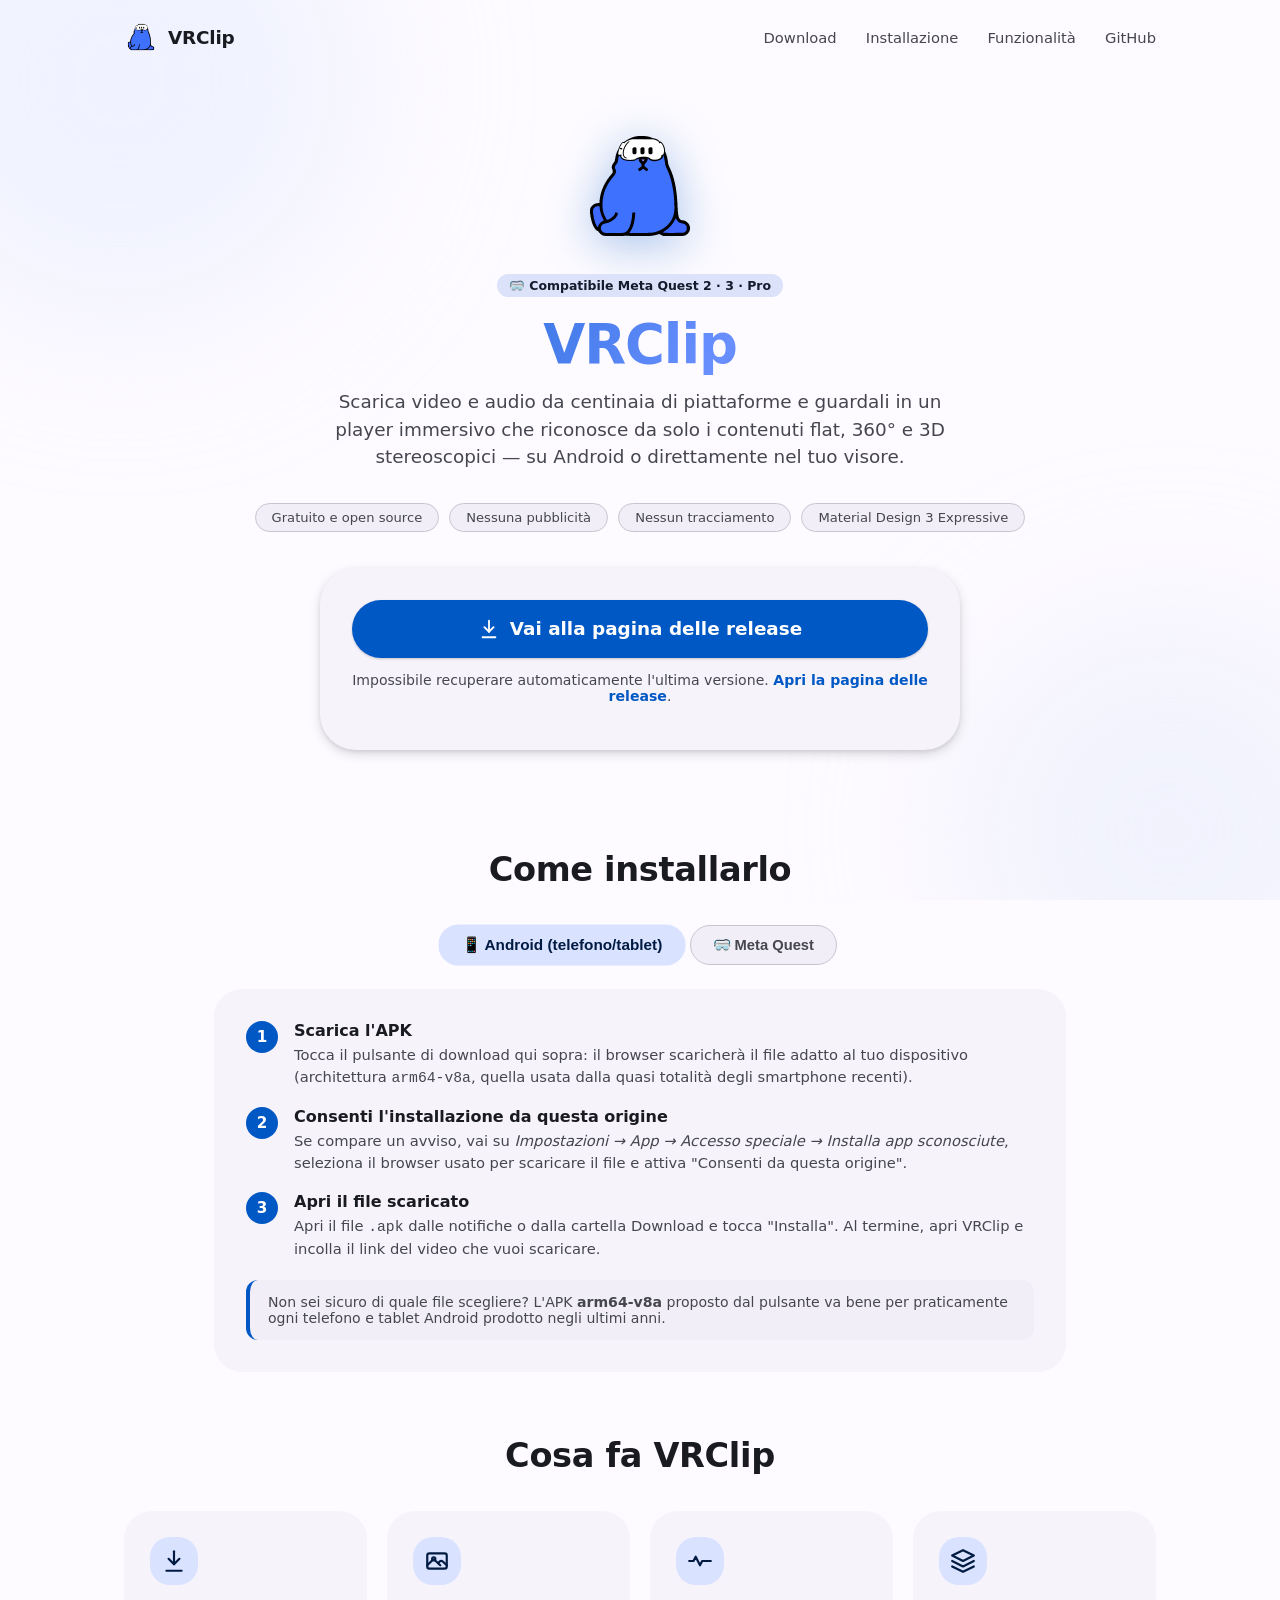
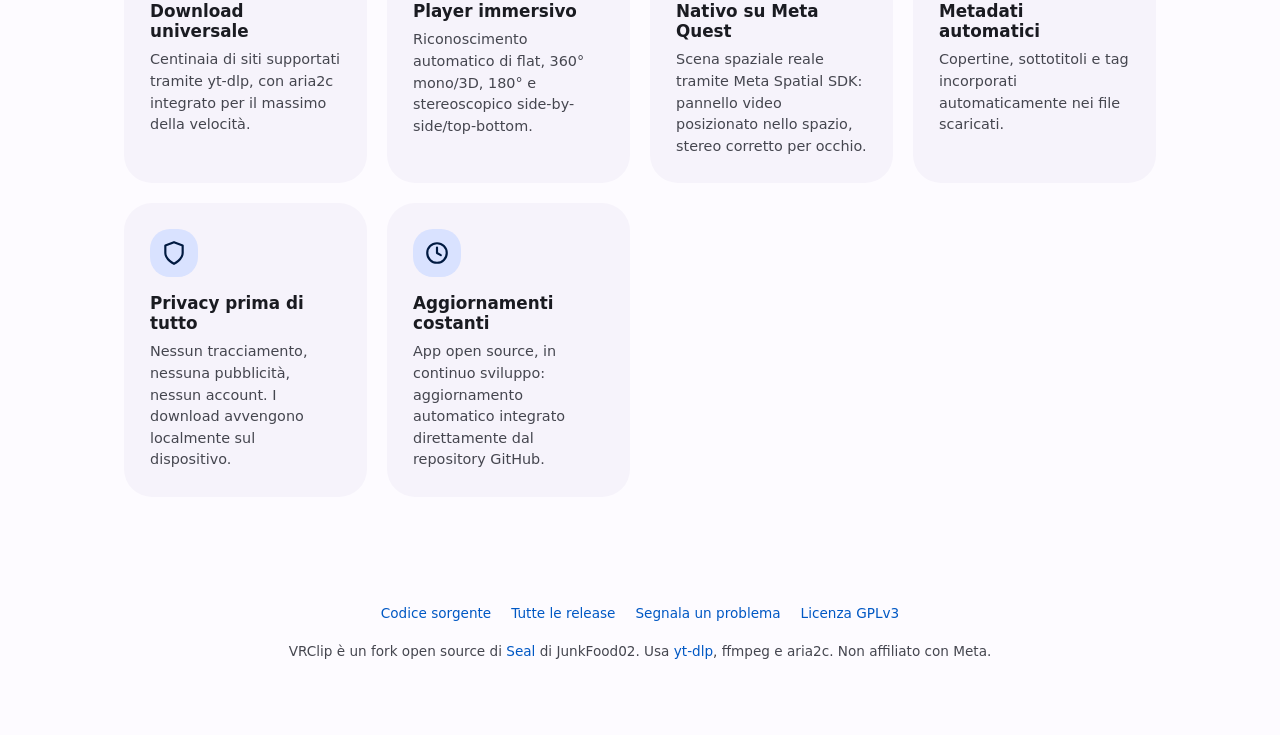
==== docs/index.html @ d22ea455 "Make the download site button a real link, fix a label-recovery bug Rewrote the download button from" ====
<!doctype html>
<html lang="it">
<head>
<meta charset="utf-8" />
<meta name="viewport" content="width=device-width, initial-scale=1" />
<title>VRClip — downloader video/audio per Android e Meta Quest</title>
<meta
  name="description"
  content="Scarica VRClip: downloader universale di video e audio con player immersivo 3D/360° per Android e Meta Quest. Un tocco per il file giusto, sempre aggiornato."
/>
<link rel="icon" type="image/png" href="assets/icon-flat.png" />
<link rel="apple-touch-icon" href="assets/icon-flat.png" />
<meta property="og:title" content="VRClip — downloader video/audio per Android e Meta Quest" />
<meta
  property="og:description"
  content="Downloader universale (yt-dlp) con player immersivo 3D/360°/XR. Scarica l'APK giusto in automatico per Android o Meta Quest."
/>
<meta property="og:image" content="assets/icon-flat.png" />
<meta name="theme-color" content="#0058c4" />
<link rel="stylesheet" href="style.css" />
</head>
<body>
<a class="skip-link" href="#main-content">Vai al contenuto</a>
<div class="bg-blobs"><div class="blob b1"></div><div class="blob b2"></div></div>

<header class="top-bar">
  <div class="brand">
    <img src="assets/logo.png" alt="" />
    VRClip
  </div>
  <nav>
    <a href="#download">Download</a>
    <a href="#come-installare">Installazione</a>
    <a href="#funzionalita">Funzionalità</a>
    <a href="https://github.com/illuminazionetech/VRClip">GitHub</a>
  </nav>
</header>

<main id="main-content">
<section class="hero">
  <img class="hero-logo" src="assets/logo.png" alt="Logo VRClip: una foca blu con visore VR" />
  <div><span class="quest-badge">🥽 Compatibile Meta Quest 2 · 3 · Pro</span></div>
  <h1>VRClip</h1>
  <p class="tagline">
    Scarica video e audio da centinaia di piattaforme e guardali in un player
    immersivo che riconosce da solo i contenuti flat, 360° e 3D stereoscopici
    — su Android o direttamente nel tuo visore.
  </p>

  <div class="pill-row">
    <span class="pill">Gratuito e open source</span>
    <span class="pill">Nessuna pubblicità</span>
    <span class="pill">Nessun tracciamento</span>
    <span class="pill">Material Design 3 Expressive</span>
  </div>

  <div class="download-card" id="download">
    <a class="download-btn" id="download-btn" href="#" aria-disabled="true" role="button">
      <svg viewBox="0 0 24 24" fill="none" stroke="currentColor" stroke-width="2" stroke-linecap="round" stroke-linejoin="round">
        <path d="M12 3v12"/><path d="m7 10 5 5 5-5"/><path d="M5 21h14"/>
      </svg>
      <span id="download-btn-label">Caricamento ultima versione…</span>
    </a>
    <p class="download-meta" id="download-meta">
      Recupero automaticamente l'ultimo APK dal repository GitHub.
    </p>
    <details class="other-arch" id="other-arch" hidden>
      <summary>Altri file / altre architetture</summary>
      <div class="arch-list" id="arch-list"></div>
    </details>
  </div>
</section>

<section class="tabs-section" id="come-installare">
  <h2>Come installarlo</h2>
  <div class="tabs-header">
    <button class="tab-btn" data-tab="android">📱 Android (telefono/tablet)</button>
    <button class="tab-btn" data-tab="quest">🥽 Meta Quest</button>
  </div>

  <div class="tab-panel" data-tab="android">
    <ol class="steps">
      <li>
        <div>
          <h4>Scarica l'APK</h4>
          <p>Tocca il pulsante di download qui sopra: il browser scaricherà il file adatto al tuo dispositivo (architettura <code>arm64-v8a</code>, quella usata dalla quasi totalità degli smartphone recenti).</p>
        </div>
      </li>
      <li>
        <div>
          <h4>Consenti l'installazione da questa origine</h4>
          <p>Se compare un avviso, vai su <em>Impostazioni → App → Accesso speciale → Installa app sconosciute</em>, seleziona il browser usato per scaricare il file e attiva "Consenti da questa origine".</p>
        </div>
      </li>
      <li>
        <div>
          <h4>Apri il file scaricato</h4>
          <p>Apri il file <code>.apk</code> dalle notifiche o dalla cartella Download e tocca "Installa". Al termine, apri VRClip e incolla il link del video che vuoi scaricare.</p>
        </div>
      </li>
    </ol>
    <div class="note">
      Non sei sicuro di quale file scegliere? L'APK <strong>arm64-v8a</strong> proposto dal pulsante va bene per praticamente ogni telefono e tablet Android prodotto negli ultimi anni.
    </div>
  </div>

  <div class="tab-panel" data-tab="quest">
    <ol class="steps">
      <li>
        <div>
          <h4>Attiva la modalità sviluppatore sul visore</h4>
          <p>Nell'app Meta Horizon sul telefono, vai su <em>Menu → Dispositivi</em>, seleziona il tuo visore, apri <em>Impostazioni per sviluppatori</em> e attiva la modalità sviluppatore (richiede un account sviluppatore Meta gratuito).</p>
        </div>
      </li>
      <li>
        <div>
          <h4>Scarica l'APK direttamente nel visore</h4>
          <p>Indossa il visore, apri il browser di Meta Quest e vai su questa stessa pagina: verrà riconosciuta automaticamente e potrai toccare il pulsante di download qui sopra per scaricare l'APK giusto.</p>
        </div>
      </li>
      <li>
        <div>
          <h4>Installa il file scaricato</h4>
          <p>Apri l'app "File" nella libreria del visore (sezione "Sorgenti sconosciute" se necessario), vai nella cartella Download e tocca il file <code>.apk</code> per installarlo. Se il tuo File Manager non supporta l'installazione, usa <a href="https://sidequestvr.com/" target="_blank" rel="noopener">SideQuest</a> da PC per installarlo via cavo o Wi-Fi.</p>
        </div>
      </li>
      <li>
        <div>
          <h4>Avvia VRClip</h4>
          <p>Trovi l'app nella libreria, sezione "Origini sconosciute" / "App su questo dispositivo". VRClip riconosce automaticamente di girare su Quest e attiva subito il player immersivo.</p>
        </div>
      </li>
    </ol>
    <div class="note">
      In alternativa, puoi scaricare l'APK su un telefono o PC e installarlo via <code>adb install nomefile.apk</code> o con SideQuest, senza dover riscaricare il file nel visore.
    </div>
  </div>
</section>

<section class="features" id="funzionalita">
  <h2>Cosa fa VRClip</h2>
  <div class="feature-grid">
    <div class="feature-card">
      <div class="icon">
        <svg viewBox="0 0 24 24" fill="none" stroke="currentColor" stroke-width="2" stroke-linecap="round" stroke-linejoin="round"><path d="M12 3v12"/><path d="m7 10 5 5 5-5"/><path d="M5 21h14"/></svg>
      </div>
      <h3>Download universale</h3>
      <p>Centinaia di siti supportati tramite yt-dlp, con aria2c integrato per il massimo della velocità.</p>
    </div>
    <div class="feature-card">
      <div class="icon">
        <svg viewBox="0 0 24 24" fill="none" stroke="currentColor" stroke-width="2" stroke-linecap="round" stroke-linejoin="round"><rect x="3" y="5" width="18" height="14" rx="2"/><circle cx="9" cy="10" r="1.5"/><path d="m3 16 4.5-4.5a2 2 0 0 1 2.8 0L15 16"/><path d="m13 14 1.5-1.5a2 2 0 0 1 2.8 0L21 16"/></svg>
      </div>
      <h3>Player immersivo</h3>
      <p>Riconoscimento automatico di flat, 360° mono/3D, 180° e stereoscopico side-by-side/top-bottom.</p>
    </div>
    <div class="feature-card">
      <div class="icon">
        <svg viewBox="0 0 24 24" fill="none" stroke="currentColor" stroke-width="2" stroke-linecap="round" stroke-linejoin="round"><path d="M2 12h4l2-4 4 8 2-4h8"/></svg>
      </div>
      <h3>Nativo su Meta Quest</h3>
      <p>Scena spaziale reale tramite Meta Spatial SDK: pannello video posizionato nello spazio, stereo corretto per occhio.</p>
    </div>
    <div class="feature-card">
      <div class="icon">
        <svg viewBox="0 0 24 24" fill="none" stroke="currentColor" stroke-width="2" stroke-linecap="round" stroke-linejoin="round"><path d="M12 2 2 7l10 5 10-5-10-5Z"/><path d="M2 17l10 5 10-5"/><path d="M2 12l10 5 10-5"/></svg>
      </div>
      <h3>Metadati automatici</h3>
      <p>Copertine, sottotitoli e tag incorporati automaticamente nei file scaricati.</p>
    </div>
    <div class="feature-card">
      <div class="icon">
        <svg viewBox="0 0 24 24" fill="none" stroke="currentColor" stroke-width="2" stroke-linecap="round" stroke-linejoin="round"><path d="M12 22s8-4 8-10V5l-8-3-8 3v7c0 6 8 10 8 10Z"/></svg>
      </div>
      <h3>Privacy prima di tutto</h3>
      <p>Nessun tracciamento, nessuna pubblicità, nessun account. I download avvengono localmente sul dispositivo.</p>
    </div>
    <div class="feature-card">
      <div class="icon">
        <svg viewBox="0 0 24 24" fill="none" stroke="currentColor" stroke-width="2" stroke-linecap="round" stroke-linejoin="round"><circle cx="12" cy="12" r="9"/><path d="M12 7v5l3.5 2"/></svg>
      </div>
      <h3>Aggiornamenti costanti</h3>
      <p>App open source, in continuo sviluppo: aggiornamento automatico integrato direttamente dal repository GitHub.</p>
    </div>
  </div>
</section>
</main>

<footer>
  <div class="footer-links">
    <a href="https://github.com/illuminazionetech/VRClip">Codice sorgente</a>
    <a href="https://github.com/illuminazionetech/VRClip/releases">Tutte le release</a>
    <a href="https://github.com/illuminazionetech/VRClip/issues">Segnala un problema</a>
    <a href="https://github.com/illuminazionetech/VRClip/blob/main/LICENSE">Licenza GPLv3</a>
  </div>
  <p>
    VRClip è un fork open source di <a href="https://github.com/JunkFood02/Seal">Seal</a> di JunkFood02.
    Usa <a href="https://github.com/yt-dlp/yt-dlp">yt-dlp</a>, ffmpeg e aria2c.
    Non affiliato con Meta.
  </p>
</footer>

<script src="app.js"></script>
</body>
</html>
---- docs/style.css ----
/* VRClip download site — Material Design 3 Expressive tokens, hand-rolled (no framework). */

:root {
  --seed: #0064e0;
  --primary: #0058c4;
  --on-primary: #ffffff;
  --primary-container: #d9e2ff;
  --on-primary-container: #001a41;
  --secondary-container: #dbe2f9;
  --on-secondary-container: #141b2c;
  --surface: #fdfbff;
  --surface-dim: #dadade;
  --surface-container-low: #f6f3fb;
  --surface-container: #f1eef7;
  --surface-container-high: #ebe8f1;
  --surface-container-highest: #e5e2ea;
  --on-surface: #1a1b21;
  --on-surface-variant: #45464f;
  --outline: #767680;
  --outline-variant: #c6c6d0;
  --error: #ba1a1a;
  --shape-xs: 12px;
  --shape-sm: 16px;
  --shape-md: 20px;
  --shape-lg: 28px;
  --shape-xl: 36px;
  --shape-full: 999px;
  --spring: cubic-bezier(0.34, 1.56, 0.64, 1);
  --standard: cubic-bezier(0.2, 0, 0, 1);
  --elev-1: 0 1px 3px rgba(0, 0, 0, 0.12), 0 1px 2px rgba(0, 0, 0, 0.08);
  --elev-2: 0 4px 12px rgba(0, 0, 0, 0.14), 0 2px 4px rgba(0, 0, 0, 0.08);
  --elev-3: 0 8px 28px rgba(0, 0, 0, 0.18), 0 3px 8px rgba(0, 0, 0, 0.1);
}

@media (prefers-color-scheme: dark) {
  :root {
    --primary: #adc6ff;
    --on-primary: #002e69;
    --primary-container: #004494;
    --on-primary-container: #d9e2ff;
    --secondary-container: #3c4459;
    --on-secondary-container: #dbe2f9;
    --surface: #121317;
    --surface-dim: #121317;
    --surface-container-low: #1a1b21;
    --surface-container: #1e1f25;
    --surface-container-high: #292a30;
    --surface-container-highest: #34353b;
    --on-surface: #e3e2e9;
    --on-surface-variant: #c6c6d0;
    --outline: #90909a;
    --outline-variant: #45464f;
    --error: #ffb4ab;
    --elev-1: 0 1px 3px rgba(0, 0, 0, 0.4), 0 1px 2px rgba(0, 0, 0, 0.3);
    --elev-2: 0 4px 12px rgba(0, 0, 0, 0.45), 0 2px 4px rgba(0, 0, 0, 0.3);
    --elev-3: 0 8px 28px rgba(0, 0, 0, 0.5), 0 3px 8px rgba(0, 0, 0, 0.35);
  }
}

* {
  box-sizing: border-box;
}

.skip-link {
  position: absolute;
  left: 12px;
  top: -48px;
  z-index: 100;
  background: var(--primary);
  color: var(--on-primary);
  padding: 12px 20px;
  border-radius: var(--shape-sm);
  text-decoration: none;
  font-weight: 600;
  transition: top 0.2s var(--standard);
}

.skip-link:focus {
  top: 12px;
}

a:focus-visible,
button:focus-visible,
summary:focus-visible {
  outline: 2px solid var(--primary);
  outline-offset: 3px;
  border-radius: var(--shape-xs);
}

html {
  scroll-behavior: smooth;
}

body {
  margin: 0;
  font-family:
    "Google Sans", "Segoe UI", Roboto, system-ui, -apple-system,
    sans-serif;
  background: var(--surface);
  color: var(--on-surface);
  -webkit-font-smoothing: antialiased;
  overflow-x: hidden;
}

.bg-blobs {
  position: fixed;
  inset: 0;
  z-index: -1;
  overflow: hidden;
  pointer-events: none;
}

.blob {
  position: absolute;
  border-radius: 50%;
  filter: blur(90px);
  opacity: 0.35;
  animation: drift 22s ease-in-out infinite alternate;
}

.blob.b1 {
  width: 480px;
  height: 480px;
  top: -160px;
  left: -120px;
  background: var(--primary-container);
}

.blob.b2 {
  width: 420px;
  height: 420px;
  bottom: -140px;
  right: -100px;
  background: var(--secondary-container);
  animation-delay: -8s;
}

@keyframes drift {
  from {
    transform: translate(0, 0) scale(1);
  }
  to {
    transform: translate(40px, 60px) scale(1.08);
  }
}

@media (prefers-reduced-motion: reduce) {
  .blob {
    animation: none;
  }
}

.top-bar {
  display: flex;
  align-items: center;
  justify-content: space-between;
  max-width: 1080px;
  margin: 0 auto;
  padding: 20px 24px;
}

.brand {
  display: flex;
  align-items: center;
  gap: 10px;
  font-weight: 600;
  font-size: 1.15rem;
  letter-spacing: -0.01em;
}

.brand img {
  width: 34px;
  height: 34px;
}

.top-bar nav a {
  color: var(--on-surface-variant);
  text-decoration: none;
  margin-left: 24px;
  font-size: 0.92rem;
  font-weight: 500;
  transition: color 0.2s var(--standard);
}

.top-bar nav a:hover {
  color: var(--primary);
}

.hero {
  max-width: 900px;
  margin: 0 auto;
  padding: 48px 24px 24px;
  text-align: center;
}

.hero-logo {
  width: 128px;
  height: 128px;
  margin-bottom: 20px;
  animation: pop-in 0.7s var(--spring) both;
  filter: drop-shadow(0 8px 24px rgba(0, 88, 196, 0.35));
}

@keyframes pop-in {
  from {
    transform: scale(0.4);
    opacity: 0;
  }
  to {
    transform: scale(1);
    opacity: 1;
  }
}

.hero h1 {
  font-size: clamp(2.2rem, 5vw, 3.4rem);
  margin: 0 0 12px;
  letter-spacing: -0.02em;
  font-weight: 700;
  text-wrap: balance;
  background: linear-gradient(120deg, var(--primary), #6a8fff 60%, var(--primary));
  -webkit-background-clip: text;
  background-clip: text;
  color: transparent;
}

.hero p.tagline {
  font-size: 1.15rem;
  color: var(--on-surface-variant);
  max-width: 620px;
  margin: 0 auto 32px;
  line-height: 1.5;
  text-wrap: pretty;
}

.pill-row {
  display: flex;
  flex-wrap: wrap;
  gap: 10px;
  justify-content: center;
  margin-bottom: 36px;
}

.pill {
  background: var(--surface-container);
  color: var(--on-surface-variant);
  border: 1px solid var(--outline-variant);
  border-radius: var(--shape-full);
  padding: 6px 16px;
  font-size: 0.82rem;
  font-weight: 500;
}

/* Download card */
.download-card {
  background: var(--surface-container-low);
  border-radius: var(--shape-xl);
  box-shadow: var(--elev-2);
  padding: 32px;
  max-width: 640px;
  margin: 0 auto 20px;
  animation: rise 0.6s var(--spring) both;
  animation-delay: 0.1s;
}

@keyframes rise {
  from {
    transform: translateY(24px);
    opacity: 0;
  }
  to {
    transform: translateY(0);
    opacity: 1;
  }
}

.download-btn {
  display: inline-flex;
  align-items: center;
  justify-content: center;
  gap: 10px;
  width: 100%;
  background: var(--primary);
  color: var(--on-primary);
  border: none;
  border-radius: var(--shape-full);
  padding: 18px 28px;
  font-size: 1.15rem;
  font-weight: 600;
  cursor: pointer;
  text-decoration: none;
  transition:
    transform 0.25s var(--spring),
    box-shadow 0.25s var(--standard),
    background 0.2s var(--standard);
  box-shadow: var(--elev-1);
}

.download-btn:hover {
  transform: translateY(-2px) scale(1.015);
  box-shadow: var(--elev-3);
}

.download-btn:active {
  transform: scale(0.98);
}

.download-btn[aria-disabled="true"] {
  opacity: 0.6;
  cursor: wait;
  transform: none;
  pointer-events: none;
}

.download-btn.started {
  background: #1d8a4c;
}

@media (prefers-color-scheme: dark) {
  .download-btn.started {
    background: #4ade80;
    color: #003919;
  }
}

.download-btn svg {
  width: 22px;
  height: 22px;
  flex-shrink: 0;
}

.download-meta {
  margin-top: 14px;
  font-size: 0.88rem;
  color: var(--on-surface-variant);
  text-align: center;
  min-height: 1.4em;
}

.download-meta a {
  color: var(--primary);
  font-weight: 600;
  text-decoration: none;
}

.other-arch {
  margin-top: 18px;
  border-top: 1px solid var(--outline-variant);
  padding-top: 14px;
}

.other-arch summary {
  cursor: pointer;
  color: var(--on-surface-variant);
  font-size: 0.9rem;
  font-weight: 500;
  list-style: none;
  display: flex;
  align-items: center;
  gap: 6px;
}

.other-arch summary::-webkit-details-marker {
  display: none;
}

.other-arch summary::before {
  content: "";
  width: 8px;
  height: 8px;
  border-right: 2px solid currentColor;
  border-bottom: 2px solid currentColor;
  transform: rotate(-45deg);
  transition: transform 0.25s var(--standard);
}

.other-arch[open] summary::before {
  transform: rotate(45deg);
}

.arch-list {
  display: flex;
  flex-direction: column;
  gap: 6px;
  margin-top: 12px;
}

.arch-list a {
  display: flex;
  justify-content: space-between;
  gap: 12px;
  padding: 10px 14px;
  border-radius: var(--shape-sm);
  background: var(--surface-container);
  color: var(--on-surface);
  text-decoration: none;
  font-size: 0.88rem;
  transition:
    background 0.2s var(--standard),
    transform 0.2s var(--spring);
}

.arch-list a:hover {
  background: var(--surface-container-high);
  transform: translateX(2px);
}

.arch-list .size {
  color: var(--on-surface-variant);
  font-variant-numeric: tabular-nums;
}

/* Platform tabs */
.tabs-section {
  max-width: 900px;
  margin: 56px auto;
  padding: 0 24px;
}

.tabs-header {
  display: flex;
  justify-content: center;
  gap: 8px;
  margin-bottom: 24px;
  flex-wrap: wrap;
}

.tab-btn {
  background: var(--surface-container);
  border: 1px solid var(--outline-variant);
  color: var(--on-surface-variant);
  padding: 10px 22px;
  border-radius: var(--shape-full);
  font-weight: 600;
  font-size: 0.92rem;
  cursor: pointer;
  display: flex;
  align-items: center;
  gap: 8px;
  transition:
    background 0.25s var(--standard),
    color 0.25s var(--standard),
    transform 0.2s var(--spring);
}

.tab-btn.active {
  background: var(--primary-container);
  color: var(--on-primary-container);
  border-color: transparent;
  transform: scale(1.04);
}

.tab-btn:hover:not(.active) {
  background: var(--surface-container-high);
}

.tab-panel {
  display: none;
  background: var(--surface-container-low);
  border-radius: var(--shape-lg);
  padding: 32px;
  animation: fade-up 0.4s var(--standard) both;
}

.tab-panel.active {
  display: block;
}

@keyframes fade-up {
  from {
    opacity: 0;
    transform: translateY(10px);
  }
  to {
    opacity: 1;
    transform: translateY(0);
  }
}

.steps {
  list-style: none;
  counter-reset: step;
  margin: 0;
  padding: 0;
  display: flex;
  flex-direction: column;
  gap: 18px;
}

.steps li {
  counter-increment: step;
  display: flex;
  gap: 16px;
  align-items: flex-start;
}

.steps li::before {
  content: counter(step);
  flex-shrink: 0;
  width: 32px;
  height: 32px;
  border-radius: var(--shape-full);
  background: var(--primary);
  color: var(--on-primary);
  display: flex;
  align-items: center;
  justify-content: center;
  font-weight: 700;
  font-size: 0.95rem;
}

.steps li div h4 {
  margin: 0 0 4px;
  font-size: 1rem;
}

.steps li div p {
  margin: 0;
  color: var(--on-surface-variant);
  font-size: 0.92rem;
  line-height: 1.5;
}

.note {
  margin-top: 20px;
  background: var(--surface-container);
  border-left: 4px solid var(--primary);
  border-radius: var(--shape-xs);
  padding: 14px 18px;
  font-size: 0.88rem;
  color: var(--on-surface-variant);
}

/* Features */
.features {
  max-width: 1080px;
  margin: 64px auto;
  padding: 0 24px;
}

.features h2,
.tabs-section h2 {
  text-align: center;
  font-size: clamp(1.6rem, 3vw, 2.1rem);
  margin-bottom: 36px;
  letter-spacing: -0.01em;
}

.feature-grid {
  display: grid;
  grid-template-columns: repeat(auto-fit, minmax(240px, 1fr));
  gap: 20px;
}

.feature-card {
  background: var(--surface-container-low);
  border-radius: var(--shape-lg);
  padding: 26px;
  transition:
    transform 0.3s var(--spring),
    box-shadow 0.3s var(--standard);
}

.feature-card:hover {
  transform: translateY(-4px);
  box-shadow: var(--elev-2);
}

.feature-card .icon {
  width: 48px;
  height: 48px;
  border-radius: var(--shape-md);
  background: var(--primary-container);
  color: var(--on-primary-container);
  display: flex;
  align-items: center;
  justify-content: center;
  margin-bottom: 16px;
}

.feature-card .icon svg {
  width: 26px;
  height: 26px;
}

.feature-card h3 {
  margin: 0 0 8px;
  font-size: 1.05rem;
}

.feature-card p {
  margin: 0;
  color: var(--on-surface-variant);
  font-size: 0.9rem;
  line-height: 1.5;
}

footer {
  max-width: 1080px;
  margin: 0 auto;
  padding: 40px 24px 60px;
  text-align: center;
  color: var(--on-surface-variant);
  font-size: 0.85rem;
  line-height: 1.8;
}

footer a {
  color: var(--primary);
  text-decoration: none;
  font-weight: 500;
}

.footer-links {
  display: flex;
  gap: 20px;
  justify-content: center;
  flex-wrap: wrap;
  margin-bottom: 12px;
}

.quest-badge {
  display: inline-flex;
  align-items: center;
  gap: 6px;
  background: var(--secondary-container);
  color: var(--on-secondary-container);
  padding: 4px 12px;
  border-radius: var(--shape-full);
  font-size: 0.78rem;
  font-weight: 600;
  margin-bottom: 16px;
  animation: fade-up 0.6s var(--standard) both;
  animation-delay: 0.05s;
}

@media (max-width: 600px) {
  .download-card {
    padding: 24px;
  }
  .tab-panel {
    padding: 22px;
  }
  .top-bar {
    flex-direction: column;
    gap: 10px;
    padding: 16px 20px;
  }
  .top-bar nav {
    display: flex;
    flex-wrap: wrap;
    justify-content: center;
    gap: 4px 14px;
  }
  .top-bar nav a {
    margin-left: 0;
  }
}
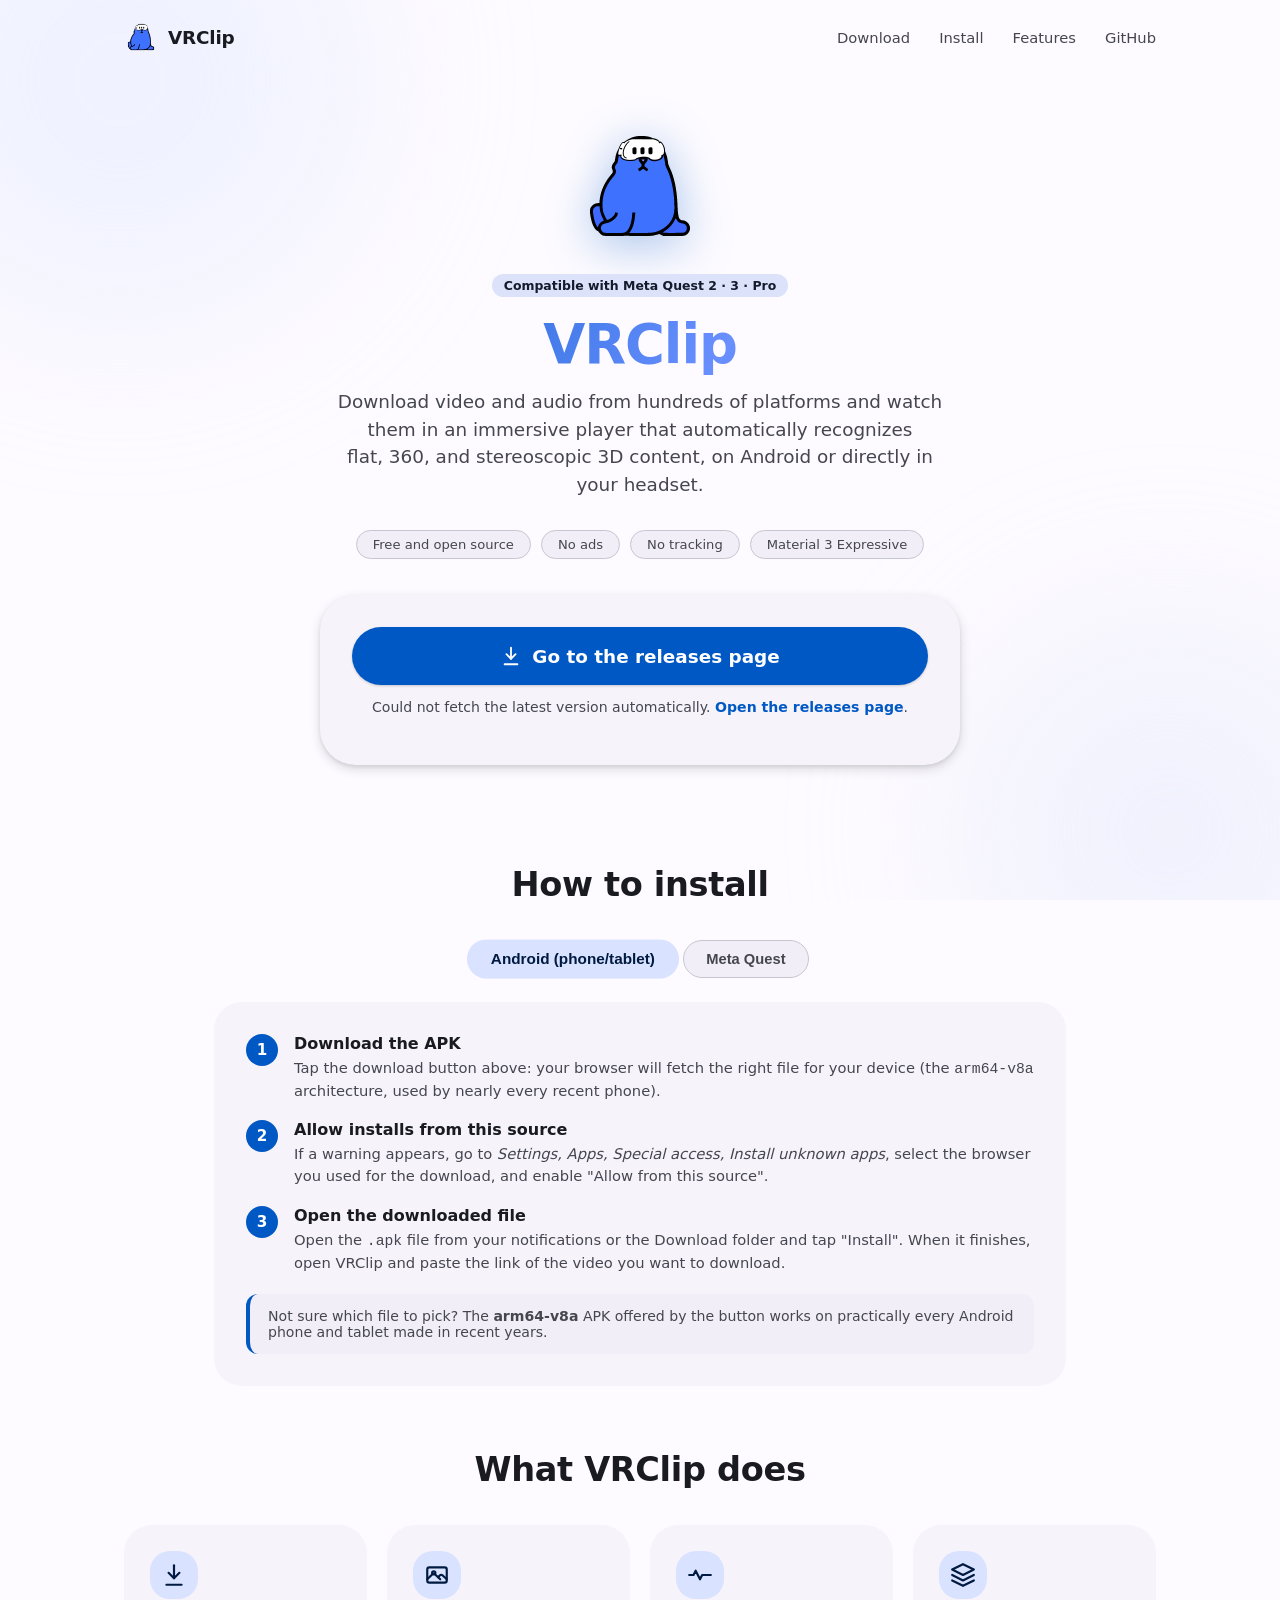
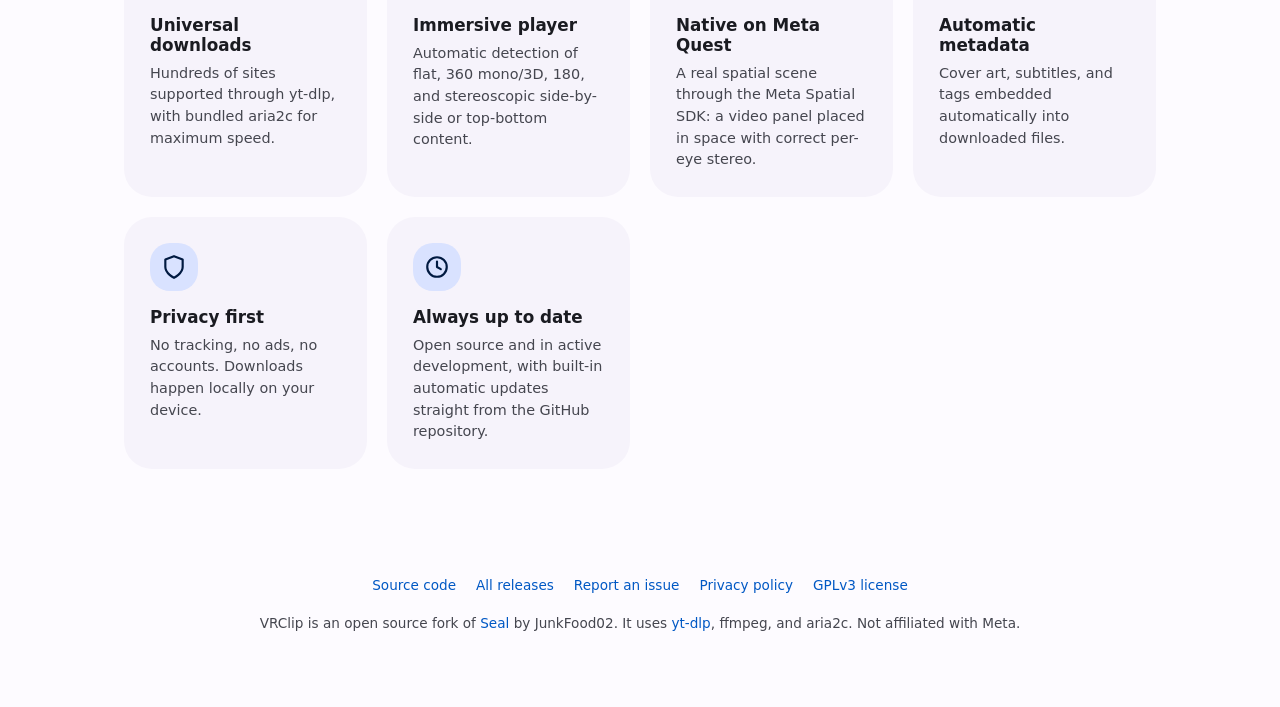
==== commit e212ee3c: "Rewrite README in English, refresh docs, clean repo metadata The README is now fully in English with" ====
--- a/docs/index.html
+++ b/docs/index.html
@@ -1,26 +1,26 @@
 <!doctype html>
-<html lang="it">
+<html lang="en">
 <head>
 <meta charset="utf-8" />
 <meta name="viewport" content="width=device-width, initial-scale=1" />
-<title>VRClip — downloader video/audio per Android e Meta Quest</title>
+<title>VRClip: video/audio downloader for Android and Meta Quest</title>
 <meta
   name="description"
-  content="Scarica VRClip: downloader universale di video e audio con player immersivo 3D/360° per Android e Meta Quest. Un tocco per il file giusto, sempre aggiornato."
+  content="Download VRClip: a universal video and audio downloader with an immersive 3D/360 player for Android and Meta Quest. One tap for the right file, always up to date."
 />
 <link rel="icon" type="image/png" href="assets/icon-flat.png" />
 <link rel="apple-touch-icon" href="assets/icon-flat.png" />
-<meta property="og:title" content="VRClip — downloader video/audio per Android e Meta Quest" />
+<meta property="og:title" content="VRClip: video/audio downloader for Android and Meta Quest" />
 <meta
   property="og:description"
-  content="Downloader universale (yt-dlp) con player immersivo 3D/360°/XR. Scarica l'APK giusto in automatico per Android o Meta Quest."
+  content="Universal downloader (yt-dlp) with an immersive 3D/360/XR player. Automatically get the right APK for Android or Meta Quest."
 />
 <meta property="og:image" content="assets/icon-flat.png" />
 <meta name="theme-color" content="#0058c4" />
 <link rel="stylesheet" href="style.css" />
 </head>
 <body>
-<a class="skip-link" href="#main-content">Vai al contenuto</a>
+<a class="skip-link" href="#main-content">Skip to content</a>
 <div class="bg-blobs"><div class="blob b1"></div><div class="blob b2"></div></div>
 
 <header class="top-bar">
@@ -30,28 +30,28 @@
   </div>
   <nav>
     <a href="#download">Download</a>
-    <a href="#come-installare">Installazione</a>
-    <a href="#funzionalita">Funzionalità</a>
+    <a href="#how-to-install">Install</a>
+    <a href="#features">Features</a>
     <a href="https://github.com/illuminazionetech/VRClip">GitHub</a>
   </nav>
 </header>
 
 <main id="main-content">
 <section class="hero">
-  <img class="hero-logo" src="assets/logo.png" alt="Logo VRClip: una foca blu con visore VR" />
-  <div><span class="quest-badge">🥽 Compatibile Meta Quest 2 · 3 · Pro</span></div>
+  <img class="hero-logo" src="assets/logo.png" alt="VRClip logo: a blue seal wearing a VR headset" />
+  <div><span class="quest-badge">Compatible with Meta Quest 2 · 3 · Pro</span></div>
   <h1>VRClip</h1>
   <p class="tagline">
-    Scarica video e audio da centinaia di piattaforme e guardali in un player
-    immersivo che riconosce da solo i contenuti flat, 360° e 3D stereoscopici
-    — su Android o direttamente nel tuo visore.
+    Download video and audio from hundreds of platforms and watch them in an
+    immersive player that automatically recognizes flat, 360, and stereoscopic
+    3D content, on Android or directly in your headset.
   </p>
 
   <div class="pill-row">
-    <span class="pill">Gratuito e open source</span>
-    <span class="pill">Nessuna pubblicità</span>
-    <span class="pill">Nessun tracciamento</span>
-    <span class="pill">Material Design 3 Expressive</span>
+    <span class="pill">Free and open source</span>
+    <span class="pill">No ads</span>
+    <span class="pill">No tracking</span>
+    <span class="pill">Material 3 Expressive</span>
   </div>
 
   <div class="download-card" id="download">
@@ -59,48 +59,48 @@
       <svg viewBox="0 0 24 24" fill="none" stroke="currentColor" stroke-width="2" stroke-linecap="round" stroke-linejoin="round">
         <path d="M12 3v12"/><path d="m7 10 5 5 5-5"/><path d="M5 21h14"/>
       </svg>
-      <span id="download-btn-label">Caricamento ultima versione…</span>
+      <span id="download-btn-label">Loading latest version…</span>
     </a>
     <p class="download-meta" id="download-meta">
-      Recupero automaticamente l'ultimo APK dal repository GitHub.
+      Fetching the latest APK from the GitHub repository.
     </p>
     <details class="other-arch" id="other-arch" hidden>
-      <summary>Altri file / altre architetture</summary>
+      <summary>Other files / architectures</summary>
       <div class="arch-list" id="arch-list"></div>
     </details>
   </div>
 </section>
 
-<section class="tabs-section" id="come-installare">
-  <h2>Come installarlo</h2>
+<section class="tabs-section" id="how-to-install">
+  <h2>How to install</h2>
   <div class="tabs-header">
-    <button class="tab-btn" data-tab="android">📱 Android (telefono/tablet)</button>
-    <button class="tab-btn" data-tab="quest">🥽 Meta Quest</button>
+    <button class="tab-btn" data-tab="android">Android (phone/tablet)</button>
+    <button class="tab-btn" data-tab="quest">Meta Quest</button>
   </div>
 
   <div class="tab-panel" data-tab="android">
     <ol class="steps">
       <li>
         <div>
-          <h4>Scarica l'APK</h4>
-          <p>Tocca il pulsante di download qui sopra: il browser scaricherà il file adatto al tuo dispositivo (architettura <code>arm64-v8a</code>, quella usata dalla quasi totalità degli smartphone recenti).</p>
-        </div>
-      </li>
-      <li>
-        <div>
-          <h4>Consenti l'installazione da questa origine</h4>
-          <p>Se compare un avviso, vai su <em>Impostazioni → App → Accesso speciale → Installa app sconosciute</em>, seleziona il browser usato per scaricare il file e attiva "Consenti da questa origine".</p>
-        </div>
-      </li>
-      <li>
-        <div>
-          <h4>Apri il file scaricato</h4>
-          <p>Apri il file <code>.apk</code> dalle notifiche o dalla cartella Download e tocca "Installa". Al termine, apri VRClip e incolla il link del video che vuoi scaricare.</p>
+          <h4>Download the APK</h4>
+          <p>Tap the download button above: your browser will fetch the right file for your device (the <code>arm64-v8a</code> architecture, used by nearly every recent phone).</p>
+        </div>
+      </li>
+      <li>
+        <div>
+          <h4>Allow installs from this source</h4>
+          <p>If a warning appears, go to <em>Settings, Apps, Special access, Install unknown apps</em>, select the browser you used for the download, and enable "Allow from this source".</p>
+        </div>
+      </li>
+      <li>
+        <div>
+          <h4>Open the downloaded file</h4>
+          <p>Open the <code>.apk</code> file from your notifications or the Download folder and tap "Install". When it finishes, open VRClip and paste the link of the video you want to download.</p>
         </div>
       </li>
     </ol>
     <div class="note">
-      Non sei sicuro di quale file scegliere? L'APK <strong>arm64-v8a</strong> proposto dal pulsante va bene per praticamente ogni telefono e tablet Android prodotto negli ultimi anni.
+      Not sure which file to pick? The <strong>arm64-v8a</strong> APK offered by the button works on practically every Android phone and tablet made in recent years.
     </div>
   </div>
 
@@ -108,79 +108,79 @@
     <ol class="steps">
       <li>
         <div>
-          <h4>Attiva la modalità sviluppatore sul visore</h4>
-          <p>Nell'app Meta Horizon sul telefono, vai su <em>Menu → Dispositivi</em>, seleziona il tuo visore, apri <em>Impostazioni per sviluppatori</em> e attiva la modalità sviluppatore (richiede un account sviluppatore Meta gratuito).</p>
-        </div>
-      </li>
-      <li>
-        <div>
-          <h4>Scarica l'APK direttamente nel visore</h4>
-          <p>Indossa il visore, apri il browser di Meta Quest e vai su questa stessa pagina: verrà riconosciuta automaticamente e potrai toccare il pulsante di download qui sopra per scaricare l'APK giusto.</p>
-        </div>
-      </li>
-      <li>
-        <div>
-          <h4>Installa il file scaricato</h4>
-          <p>Apri l'app "File" nella libreria del visore (sezione "Sorgenti sconosciute" se necessario), vai nella cartella Download e tocca il file <code>.apk</code> per installarlo. Se il tuo File Manager non supporta l'installazione, usa <a href="https://sidequestvr.com/" target="_blank" rel="noopener">SideQuest</a> da PC per installarlo via cavo o Wi-Fi.</p>
-        </div>
-      </li>
-      <li>
-        <div>
-          <h4>Avvia VRClip</h4>
-          <p>Trovi l'app nella libreria, sezione "Origini sconosciute" / "App su questo dispositivo". VRClip riconosce automaticamente di girare su Quest e attiva subito il player immersivo.</p>
+          <h4>Enable developer mode on the headset</h4>
+          <p>In the Meta Horizon app on your phone, go to <em>Menu, Devices</em>, select your headset, open <em>Developer settings</em>, and enable developer mode (requires a free Meta developer account).</p>
+        </div>
+      </li>
+      <li>
+        <div>
+          <h4>Download the APK directly in the headset</h4>
+          <p>Put on the headset, open the Meta Quest browser, and visit this same page: it is detected automatically, and the download button above will fetch the right APK.</p>
+        </div>
+      </li>
+      <li>
+        <div>
+          <h4>Install the downloaded file</h4>
+          <p>Open the "Files" app in the headset library (under "Unknown sources" if needed), go to the Download folder, and tap the <code>.apk</code> file to install it. If your file manager cannot install it, use <a href="https://sidequestvr.com/" target="_blank" rel="noopener">SideQuest</a> from a PC over cable or Wi-Fi.</p>
+        </div>
+      </li>
+      <li>
+        <div>
+          <h4>Launch VRClip</h4>
+          <p>Find the app in your library under "Unknown sources" / "Apps on this device". VRClip detects that it is running on Quest and enables the immersive player right away.</p>
         </div>
       </li>
     </ol>
     <div class="note">
-      In alternativa, puoi scaricare l'APK su un telefono o PC e installarlo via <code>adb install nomefile.apk</code> o con SideQuest, senza dover riscaricare il file nel visore.
+      Alternatively, download the APK on a phone or PC and install it with <code>adb install filename.apk</code> or SideQuest, without re-downloading it in the headset.
     </div>
   </div>
 </section>
 
-<section class="features" id="funzionalita">
-  <h2>Cosa fa VRClip</h2>
+<section class="features" id="features">
+  <h2>What VRClip does</h2>
   <div class="feature-grid">
     <div class="feature-card">
       <div class="icon">
         <svg viewBox="0 0 24 24" fill="none" stroke="currentColor" stroke-width="2" stroke-linecap="round" stroke-linejoin="round"><path d="M12 3v12"/><path d="m7 10 5 5 5-5"/><path d="M5 21h14"/></svg>
       </div>
-      <h3>Download universale</h3>
-      <p>Centinaia di siti supportati tramite yt-dlp, con aria2c integrato per il massimo della velocità.</p>
+      <h3>Universal downloads</h3>
+      <p>Hundreds of sites supported through yt-dlp, with bundled aria2c for maximum speed.</p>
     </div>
     <div class="feature-card">
       <div class="icon">
         <svg viewBox="0 0 24 24" fill="none" stroke="currentColor" stroke-width="2" stroke-linecap="round" stroke-linejoin="round"><rect x="3" y="5" width="18" height="14" rx="2"/><circle cx="9" cy="10" r="1.5"/><path d="m3 16 4.5-4.5a2 2 0 0 1 2.8 0L15 16"/><path d="m13 14 1.5-1.5a2 2 0 0 1 2.8 0L21 16"/></svg>
       </div>
-      <h3>Player immersivo</h3>
-      <p>Riconoscimento automatico di flat, 360° mono/3D, 180° e stereoscopico side-by-side/top-bottom.</p>
+      <h3>Immersive player</h3>
+      <p>Automatic detection of flat, 360 mono/3D, 180, and stereoscopic side-by-side or top-bottom content.</p>
     </div>
     <div class="feature-card">
       <div class="icon">
         <svg viewBox="0 0 24 24" fill="none" stroke="currentColor" stroke-width="2" stroke-linecap="round" stroke-linejoin="round"><path d="M2 12h4l2-4 4 8 2-4h8"/></svg>
       </div>
-      <h3>Nativo su Meta Quest</h3>
-      <p>Scena spaziale reale tramite Meta Spatial SDK: pannello video posizionato nello spazio, stereo corretto per occhio.</p>
+      <h3>Native on Meta Quest</h3>
+      <p>A real spatial scene through the Meta Spatial SDK: a video panel placed in space with correct per-eye stereo.</p>
     </div>
     <div class="feature-card">
       <div class="icon">
         <svg viewBox="0 0 24 24" fill="none" stroke="currentColor" stroke-width="2" stroke-linecap="round" stroke-linejoin="round"><path d="M12 2 2 7l10 5 10-5-10-5Z"/><path d="M2 17l10 5 10-5"/><path d="M2 12l10 5 10-5"/></svg>
       </div>
-      <h3>Metadati automatici</h3>
-      <p>Copertine, sottotitoli e tag incorporati automaticamente nei file scaricati.</p>
+      <h3>Automatic metadata</h3>
+      <p>Cover art, subtitles, and tags embedded automatically into downloaded files.</p>
     </div>
     <div class="feature-card">
       <div class="icon">
         <svg viewBox="0 0 24 24" fill="none" stroke="currentColor" stroke-width="2" stroke-linecap="round" stroke-linejoin="round"><path d="M12 22s8-4 8-10V5l-8-3-8 3v7c0 6 8 10 8 10Z"/></svg>
       </div>
-      <h3>Privacy prima di tutto</h3>
-      <p>Nessun tracciamento, nessuna pubblicità, nessun account. I download avvengono localmente sul dispositivo.</p>
+      <h3>Privacy first</h3>
+      <p>No tracking, no ads, no accounts. Downloads happen locally on your device.</p>
     </div>
     <div class="feature-card">
       <div class="icon">
         <svg viewBox="0 0 24 24" fill="none" stroke="currentColor" stroke-width="2" stroke-linecap="round" stroke-linejoin="round"><circle cx="12" cy="12" r="9"/><path d="M12 7v5l3.5 2"/></svg>
       </div>
-      <h3>Aggiornamenti costanti</h3>
-      <p>App open source, in continuo sviluppo: aggiornamento automatico integrato direttamente dal repository GitHub.</p>
+      <h3>Always up to date</h3>
+      <p>Open source and in active development, with built-in automatic updates straight from the GitHub repository.</p>
     </div>
   </div>
 </section>
@@ -188,15 +188,16 @@
 
 <footer>
   <div class="footer-links">
-    <a href="https://github.com/illuminazionetech/VRClip">Codice sorgente</a>
-    <a href="https://github.com/illuminazionetech/VRClip/releases">Tutte le release</a>
-    <a href="https://github.com/illuminazionetech/VRClip/issues">Segnala un problema</a>
-    <a href="https://github.com/illuminazionetech/VRClip/blob/main/LICENSE">Licenza GPLv3</a>
+    <a href="https://github.com/illuminazionetech/VRClip">Source code</a>
+    <a href="https://github.com/illuminazionetech/VRClip/releases">All releases</a>
+    <a href="https://github.com/illuminazionetech/VRClip/issues">Report an issue</a>
+    <a href="privacy.html">Privacy policy</a>
+    <a href="https://github.com/illuminazionetech/VRClip/blob/main/LICENSE">GPLv3 license</a>
   </div>
   <p>
-    VRClip è un fork open source di <a href="https://github.com/JunkFood02/Seal">Seal</a> di JunkFood02.
-    Usa <a href="https://github.com/yt-dlp/yt-dlp">yt-dlp</a>, ffmpeg e aria2c.
-    Non affiliato con Meta.
+    VRClip is an open source fork of <a href="https://github.com/JunkFood02/Seal">Seal</a> by JunkFood02.
+    It uses <a href="https://github.com/yt-dlp/yt-dlp">yt-dlp</a>, ffmpeg, and aria2c.
+    Not affiliated with Meta.
   </p>
 </footer>
 
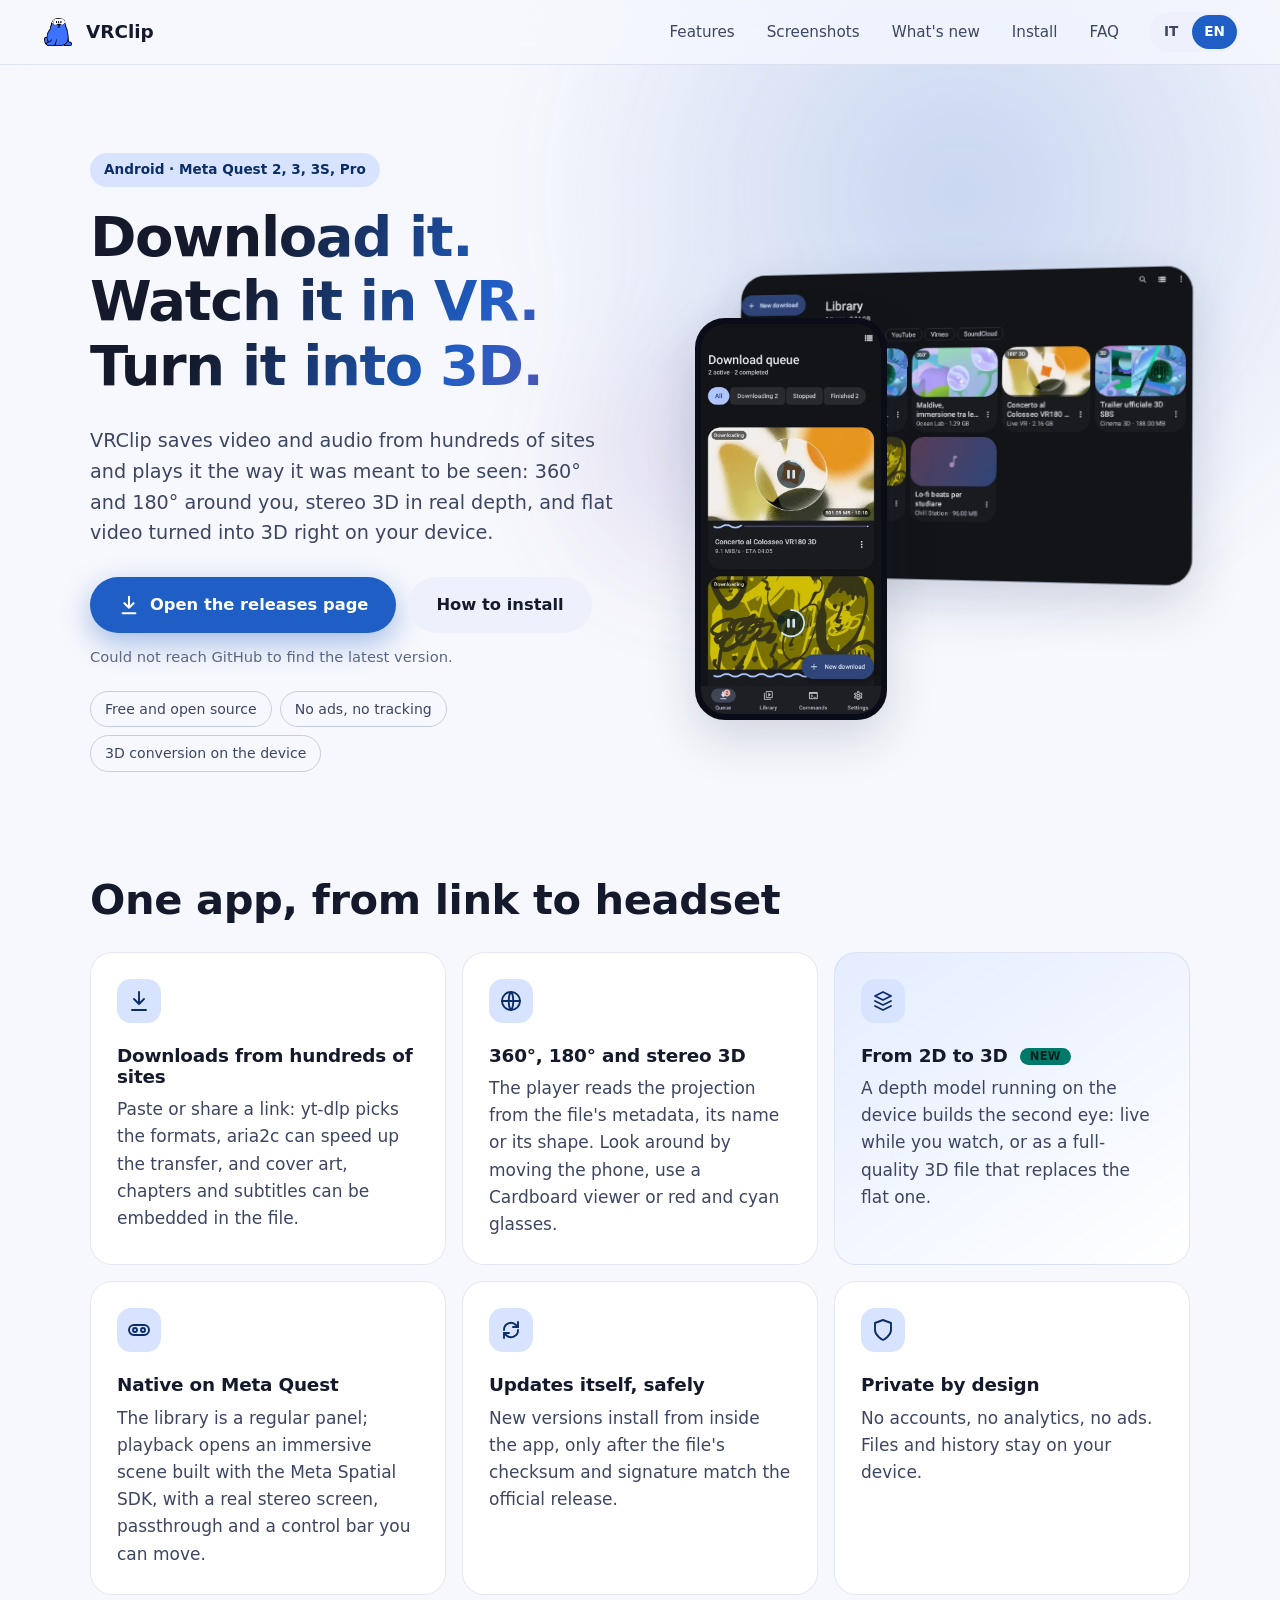
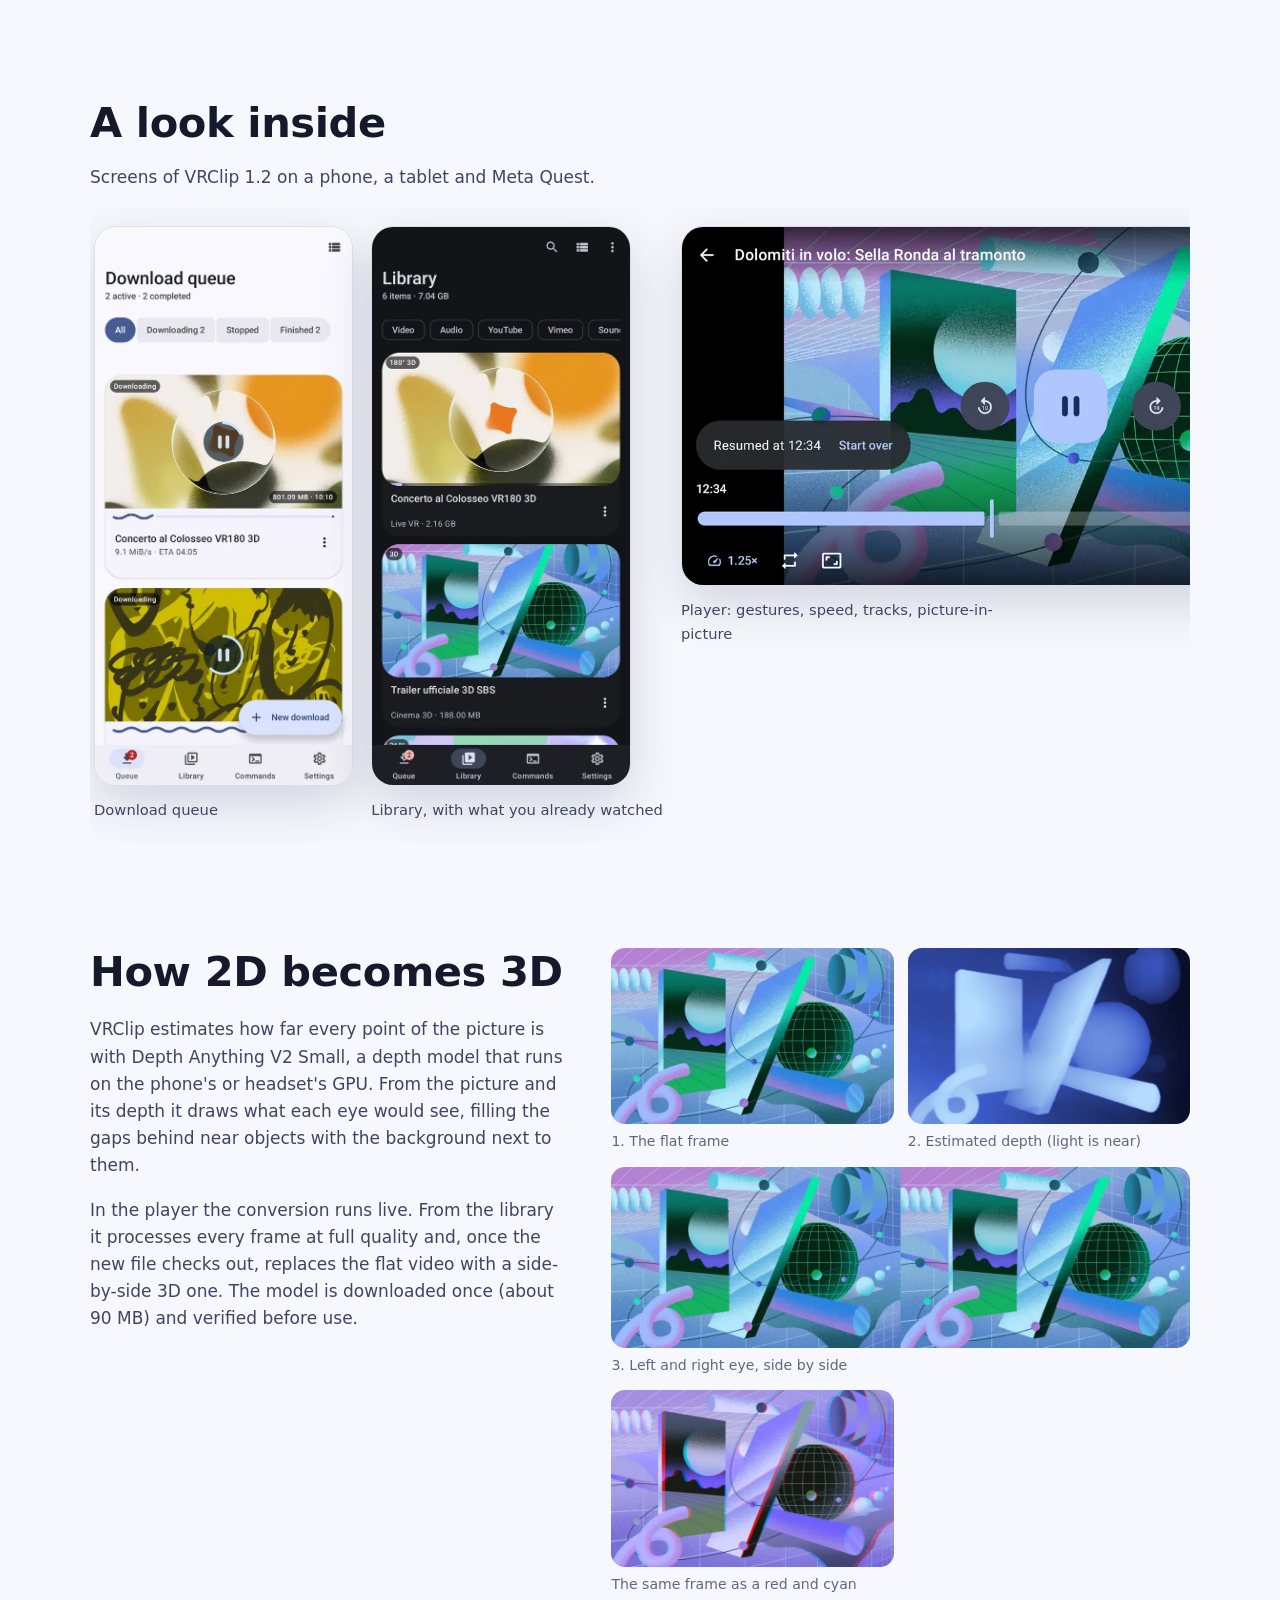
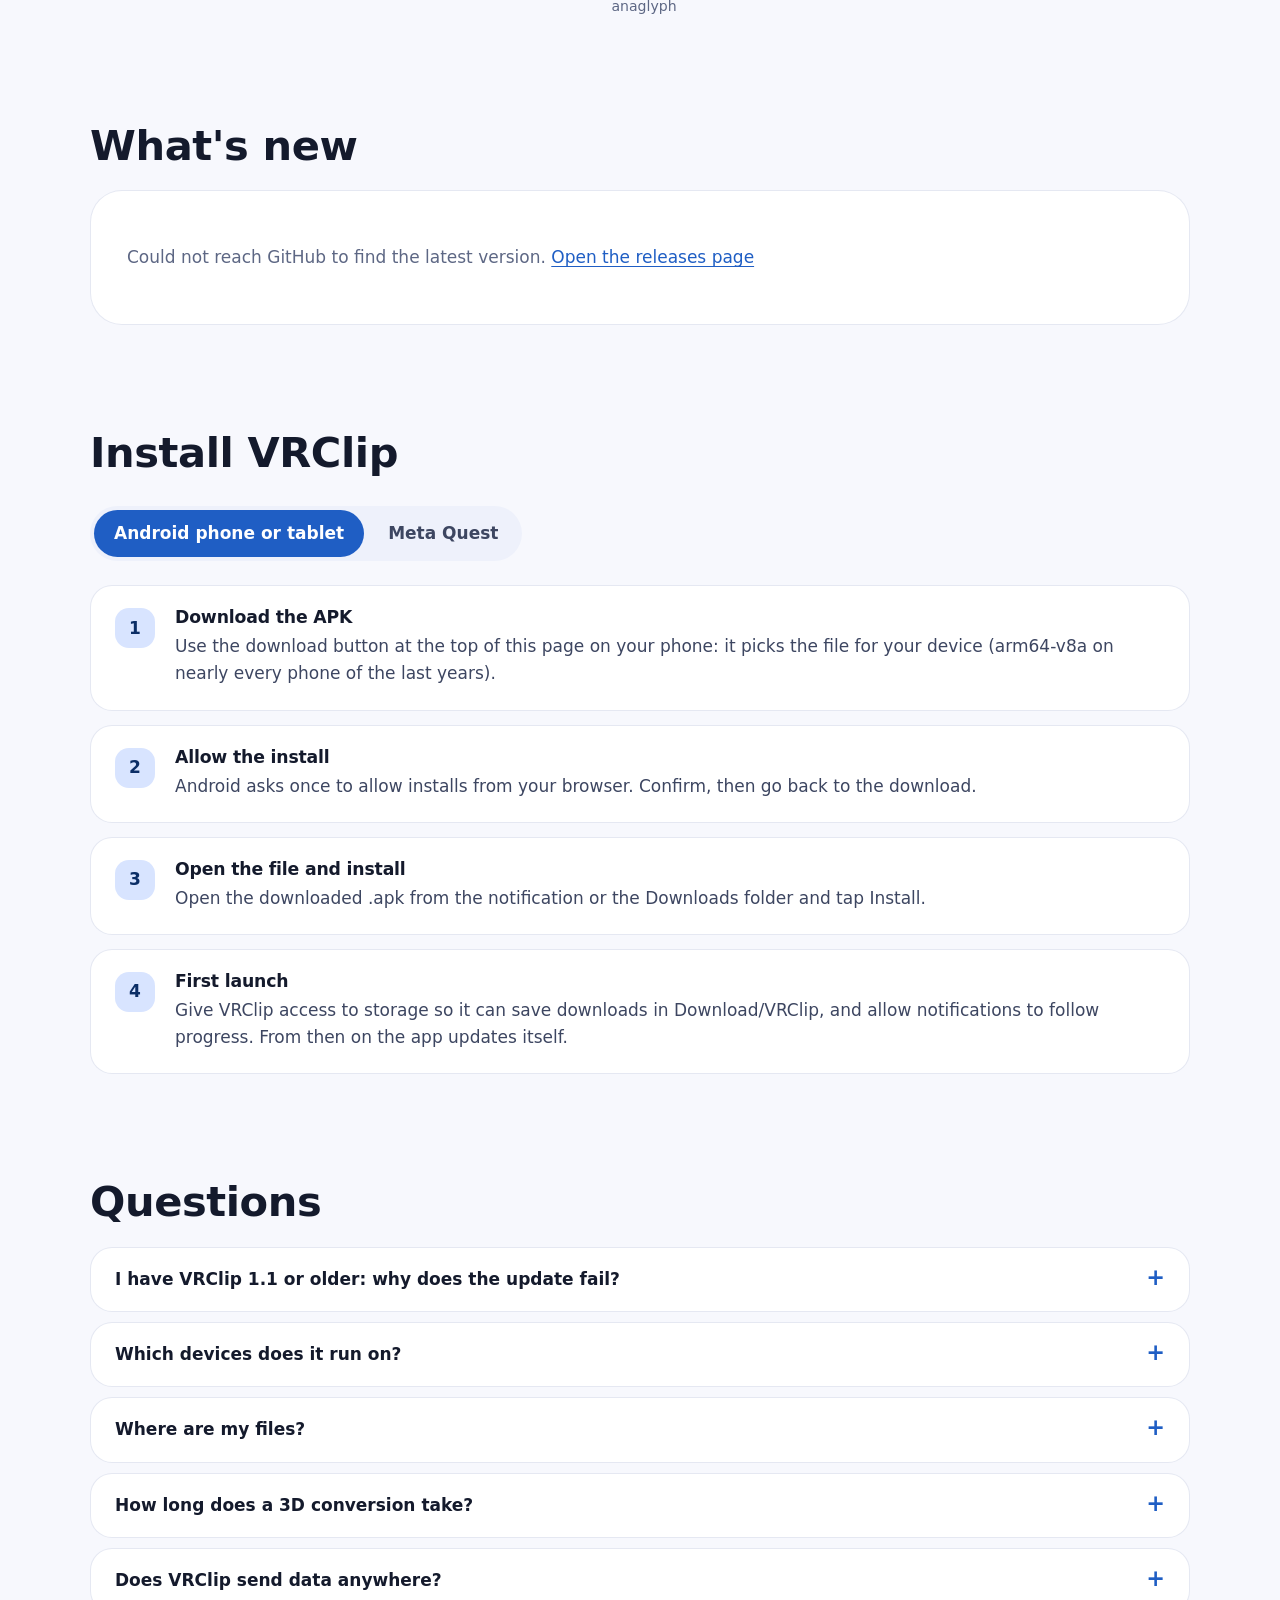
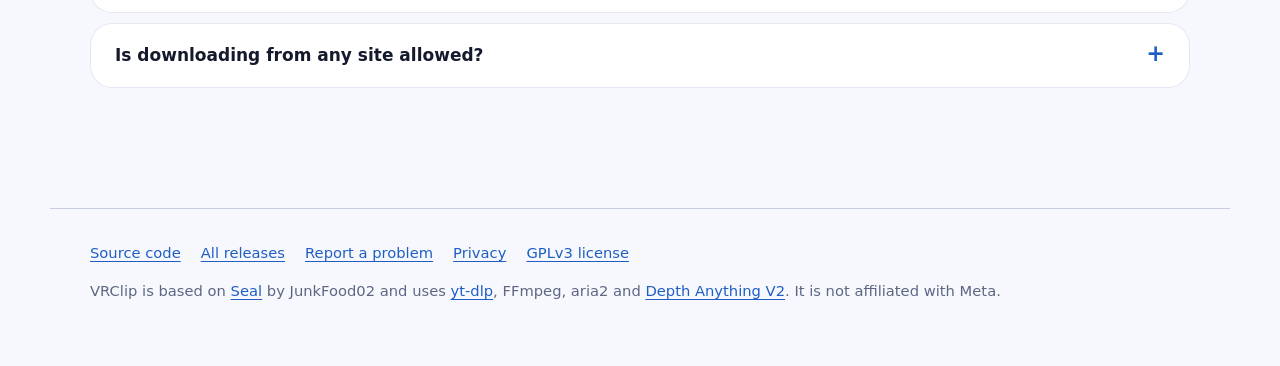
==== commit bfa4765c: "feat(site): bilingual website with real screenshots, release notes and Quest guide The site detects " ====
--- a/docs/index.html
+++ b/docs/index.html
@@ -2,203 +2,195 @@
 <html lang="en">
 <head>
 <meta charset="utf-8" />
-<meta name="viewport" content="width=device-width, initial-scale=1" />
-<title>VRClip: video/audio downloader for Android and Meta Quest</title>
-<meta
-  name="description"
-  content="Download VRClip: a universal video and audio downloader with an immersive 3D/360 player for Android and Meta Quest. One tap for the right file, always up to date."
-/>
+<meta name="viewport" content="width=device-width, initial-scale=1, viewport-fit=cover" />
+<title>VRClip: download, watch in VR, turn 2D into 3D</title>
+<meta name="description" content="VRClip downloads video and audio from hundreds of sites and plays it on Android and Meta Quest: 360°, 180° and stereo 3D, with on-device 2D to 3D conversion. Free, open source, no tracking." />
 <link rel="icon" type="image/png" href="assets/icon-flat.png" />
 <link rel="apple-touch-icon" href="assets/icon-flat.png" />
-<meta property="og:title" content="VRClip: video/audio downloader for Android and Meta Quest" />
-<meta
-  property="og:description"
-  content="Universal downloader (yt-dlp) with an immersive 3D/360/XR player. Automatically get the right APK for Android or Meta Quest."
-/>
-<meta property="og:image" content="assets/icon-flat.png" />
-<meta name="theme-color" content="#0058c4" />
+<meta property="og:type" content="website" />
+<meta property="og:title" content="VRClip for Android and Meta Quest" />
+<meta property="og:description" content="Download video, watch it in 360°, 180° and 3D, turn flat video into 3D on the device." />
+<meta property="og:image" content="https://illuminazionetech.github.io/VRClip/assets/og-image.jpg" />
+<meta name="twitter:card" content="summary_large_image" />
+<meta name="theme-color" content="#0b1020" />
+<meta name="color-scheme" content="dark light" />
 <link rel="stylesheet" href="style.css" />
 </head>
 <body>
-<a class="skip-link" href="#main-content">Skip to content</a>
-<div class="bg-blobs"><div class="blob b1"></div><div class="blob b2"></div></div>
+<a class="skip-link" href="#main" data-i18n="skip">Skip to content</a>
 
-<header class="top-bar">
-  <div class="brand">
-    <img src="assets/logo.png" alt="" />
-    VRClip
+<header class="top-bar" id="top">
+  <a class="brand" href="#top" aria-label="VRClip">
+    <img src="assets/logo.png" alt="" width="36" height="36" />
+    <span>VRClip</span>
+  </a>
+  <nav class="nav" aria-label="Main">
+    <a href="#features" data-i18n="nav.features">Features</a>
+    <a href="#screens" data-i18n="nav.screens">Screenshots</a>
+    <a href="#whats-new" data-i18n="nav.news">What's new</a>
+    <a href="#install" data-i18n="nav.install">Install</a>
+    <a href="#faq" data-i18n="nav.faq">FAQ</a>
+  </nav>
+  <div class="lang-switch" role="group" aria-label="Language">
+    <button type="button" data-lang="it" lang="it">IT</button>
+    <button type="button" data-lang="en" lang="en">EN</button>
   </div>
-  <nav>
-    <a href="#download">Download</a>
-    <a href="#how-to-install">Install</a>
-    <a href="#features">Features</a>
-    <a href="https://github.com/illuminazionetech/VRClip">GitHub</a>
-  </nav>
 </header>
 
-<main id="main-content">
-<section class="hero">
-  <img class="hero-logo" src="assets/logo.png" alt="VRClip logo: a blue seal wearing a VR headset" />
-  <div><span class="quest-badge">Compatible with Meta Quest 2 · 3 · Pro</span></div>
-  <h1>VRClip</h1>
-  <p class="tagline">
-    Download video and audio from hundreds of platforms and watch them in an
-    immersive player that automatically recognizes flat, 360, and stereoscopic
-    3D content, on Android or directly in your headset.
-  </p>
+<main id="main">
+  <section class="hero">
+    <div class="hero-copy">
+      <p class="eyebrow" data-i18n="hero.eyebrow">Android · Meta Quest 2, 3, 3S, Pro</p>
+      <h1 data-i18n="hero.title">Download it. Watch it in VR. Turn it into 3D.</h1>
+      <p class="lead" data-i18n="hero.lead">
+        VRClip saves video and audio from hundreds of sites and plays it the way it was meant to be seen:
+        360° and 180° around you, stereo 3D in real depth, and flat video turned into 3D right on your device.
+      </p>
+      <div class="cta">
+        <a class="btn btn-primary" id="download-btn" href="https://github.com/illuminazionetech/VRClip/releases/latest" rel="noopener">
+          <svg aria-hidden="true" viewBox="0 0 24 24"><path d="M12 3v12m-5-5 5 5 5-5M5 21h14" /></svg>
+          <span id="download-label" data-i18n="dl.loading">Download</span>
+        </a>
+        <a class="btn btn-tonal" href="#install" id="guide-btn" data-i18n="hero.guide">How to install</a>
+      </div>
+      <p class="dl-meta" id="download-meta" aria-live="polite"></p>
+      <details class="dl-other" id="other-files" hidden>
+        <summary data-i18n="dl.other">Other files and architectures</summary>
+        <ul id="other-list"></ul>
+      </details>
+      <ul class="chips" aria-label="Highlights">
+        <li data-i18n="chip.free">Free and open source</li>
+        <li data-i18n="chip.noads">No ads, no tracking</li>
+        <li data-i18n="chip.ondevice">3D conversion on the device</li>
+      </ul>
+    </div>
+    <div class="hero-art" aria-hidden="true">
+      <div class="device tablet"><img src="assets/screens/library-quest.webp" alt="" width="1200" height="800" loading="eager" /></div>
+      <div class="device phone"><img src="assets/screens/queue-phone-dark.webp" alt="" width="540" height="1171" loading="eager" /></div>
+    </div>
+  </section>
 
-  <div class="pill-row">
-    <span class="pill">Free and open source</span>
-    <span class="pill">No ads</span>
-    <span class="pill">No tracking</span>
-    <span class="pill">Material 3 Expressive</span>
-  </div>
+  <section class="features" id="features" aria-labelledby="features-title">
+    <h2 id="features-title" data-i18n="features.title">One app, from link to headset</h2>
+    <div class="feature-grid">
+      <article class="feature">
+        <svg aria-hidden="true" viewBox="0 0 24 24"><path d="M12 3v12m-5-5 5 5 5-5M5 21h14" /></svg>
+        <h3 data-i18n="f1.t">Downloads from hundreds of sites</h3>
+        <p data-i18n="f1.d">Paste or share a link: yt-dlp picks the formats, aria2c can speed up the transfer, and cover art, chapters and subtitles can be embedded in the file.</p>
+      </article>
+      <article class="feature">
+        <svg aria-hidden="true" viewBox="0 0 24 24"><circle cx="12" cy="12" r="9" /><path d="M3 12h18M12 3c3 3 3 15 0 18M12 3c-3 3-3 15 0 18" /></svg>
+        <h3 data-i18n="f2.t">360°, 180° and stereo 3D</h3>
+        <p data-i18n="f2.d">The player reads the projection from the file's metadata, its name or its shape. Look around by moving the phone, use a Cardboard viewer or red and cyan glasses.</p>
+      </article>
+      <article class="feature new">
+        <svg aria-hidden="true" viewBox="0 0 24 24"><path d="M4 7l8-4 8 4-8 4-8-4Z" /><path d="M4 12l8 4 8-4M4 17l8 4 8-4" /></svg>
+        <h3><span data-i18n="f3.t">From 2D to 3D</span> <span class="tag" data-i18n="tag.new">New</span></h3>
+        <p data-i18n="f3.d">A depth model running on the device builds the second eye: live while you watch, or as a full-quality 3D file that replaces the flat one.</p>
+      </article>
+      <article class="feature">
+        <svg aria-hidden="true" viewBox="0 0 24 24"><rect x="2" y="7" width="20" height="10" rx="5" /><circle cx="8" cy="12" r="2" /><circle cx="16" cy="12" r="2" /></svg>
+        <h3 data-i18n="f4.t">Native on Meta Quest</h3>
+        <p data-i18n="f4.d">The library is a regular panel; playback opens an immersive scene built with the Meta Spatial SDK, with a real stereo screen, passthrough and a control bar you can move.</p>
+      </article>
+      <article class="feature">
+        <svg aria-hidden="true" viewBox="0 0 24 24"><path d="M5 12a7 7 0 0 1 12-5l2 2M19 12a7 7 0 0 1-12 5l-2-2" /><path d="M19 4v5h-5M5 20v-5h5" /></svg>
+        <h3 data-i18n="f5.t">Updates itself, safely</h3>
+        <p data-i18n="f5.d">New versions install from inside the app, only after the file's checksum and signature match the official release.</p>
+      </article>
+      <article class="feature">
+        <svg aria-hidden="true" viewBox="0 0 24 24"><path d="M12 22s8-4 8-10V5l-8-3-8 3v7c0 6 8 10 8 10Z" /></svg>
+        <h3 data-i18n="f6.t">Private by design</h3>
+        <p data-i18n="f6.d">No accounts, no analytics, no ads. Files and history stay on your device.</p>
+      </article>
+    </div>
+  </section>
 
-  <div class="download-card" id="download">
-    <a class="download-btn" id="download-btn" href="#" aria-disabled="true" role="button">
-      <svg viewBox="0 0 24 24" fill="none" stroke="currentColor" stroke-width="2" stroke-linecap="round" stroke-linejoin="round">
-        <path d="M12 3v12"/><path d="m7 10 5 5 5-5"/><path d="M5 21h14"/>
-      </svg>
-      <span id="download-btn-label">Loading latest version…</span>
-    </a>
-    <p class="download-meta" id="download-meta">
-      Fetching the latest APK from the GitHub repository.
-    </p>
-    <details class="other-arch" id="other-arch" hidden>
-      <summary>Other files / architectures</summary>
-      <div class="arch-list" id="arch-list"></div>
-    </details>
-  </div>
-</section>
+  <section class="screens" id="screens" aria-labelledby="screens-title">
+    <h2 id="screens-title" data-i18n="screens.title">A look inside</h2>
+    <p class="section-lead" data-i18n="screens.lead">Screens of VRClip 1.2 on a phone, a tablet and Meta Quest.</p>
+    <div class="gallery" tabindex="0" aria-label="Screenshots">
+      <figure class="shot tall"><img src="assets/screens/queue-phone.webp" width="540" height="1171" loading="lazy" alt="Download queue with progress and speed" data-i18n-alt="alt.queue" /><figcaption data-i18n="cap.queue">Download queue</figcaption></figure>
+      <figure class="shot tall"><img src="assets/screens/library-phone-dark.webp" width="540" height="1171" loading="lazy" alt="Library with 360°, 180° 3D and 3D badges" data-i18n-alt="alt.library" /><figcaption data-i18n="cap.library">Library, with what you already watched</figcaption></figure>
+      <figure class="shot wide"><img src="assets/screens/player-phone.webp" width="1170" height="539" loading="lazy" alt="Player controls over a video" data-i18n-alt="alt.player" /><figcaption data-i18n="cap.player">Player: gestures, speed, tracks, picture-in-picture</figcaption></figure>
+      <figure class="shot wide"><img src="assets/screens/player-360.webp" width="1170" height="539" loading="lazy" alt="360 degree video in the player" data-i18n-alt="alt.360" /><figcaption data-i18n="cap.360">360° video: move the phone to look around</figcaption></figure>
+      <figure class="shot wide"><img src="assets/screens/player-3d.webp" width="1170" height="539" loading="lazy" alt="Player with live 2D to 3D conversion turned on" data-i18n-alt="alt.3d" /><figcaption data-i18n="cap.3d">2D to 3D while you watch</figcaption></figure>
+      <figure class="shot wide"><img src="assets/screens/library-quest.webp" width="1200" height="800" loading="lazy" alt="Library on Meta Quest with the navigation rail" data-i18n-alt="alt.quest" /><figcaption data-i18n="cap.quest">Library on Meta Quest</figcaption></figure>
+      <figure class="shot tall"><img src="assets/screens/settings-player-phone.webp" width="540" height="1171" loading="lazy" alt="Player and 2D to 3D settings" data-i18n-alt="alt.settings" /><figcaption data-i18n="cap.settings">Player and 3D settings</figcaption></figure>
+      <figure class="shot wide"><img src="assets/screens/library-tablet.webp" width="1280" height="800" loading="lazy" alt="Library on a tablet" data-i18n-alt="alt.tablet" /><figcaption data-i18n="cap.tablet">Tablet layout</figcaption></figure>
+    </div>
+  </section>
 
-<section class="tabs-section" id="how-to-install">
-  <h2>How to install</h2>
-  <div class="tabs-header">
-    <button class="tab-btn" data-tab="android">Android (phone/tablet)</button>
-    <button class="tab-btn" data-tab="quest">Meta Quest</button>
-  </div>
+  <section class="depth" id="three-d" aria-labelledby="depth-title">
+    <div class="depth-copy">
+      <h2 id="depth-title" data-i18n="depth.title">How 2D becomes 3D</h2>
+      <p data-i18n="depth.p1">VRClip estimates how far every point of the picture is with Depth Anything V2 Small, a depth model that runs on the phone's or headset's GPU. From the picture and its depth it draws what each eye would see, filling the gaps behind near objects with the background next to them.</p>
+      <p data-i18n="depth.p2">In the player the conversion runs live. From the library it processes every frame at full quality and, once the new file checks out, replaces the flat video with a side-by-side 3D one. The model is downloaded once (about 90 MB) and verified before use.</p>
+    </div>
+    <div class="depth-steps">
+      <figure><img src="assets/screens/2d3d-source.webp" width="640" height="400" loading="lazy" alt="" /><figcaption data-i18n="depth.c1">1. The flat frame</figcaption></figure>
+      <figure><img src="assets/screens/2d3d-depth.webp" width="640" height="400" loading="lazy" alt="" /><figcaption data-i18n="depth.c2">2. Estimated depth (light is near)</figcaption></figure>
+      <figure class="span"><img src="assets/screens/2d3d-sbs.webp" width="1280" height="400" loading="lazy" alt="" /><figcaption data-i18n="depth.c3">3. Left and right eye, side by side</figcaption></figure>
+      <figure><img src="assets/screens/2d3d-anaglyph.webp" width="640" height="400" loading="lazy" alt="" /><figcaption data-i18n="depth.c4">The same frame as a red and cyan anaglyph</figcaption></figure>
+    </div>
+  </section>
 
-  <div class="tab-panel" data-tab="android">
-    <ol class="steps">
-      <li>
-        <div>
-          <h4>Download the APK</h4>
-          <p>Tap the download button above: your browser will fetch the right file for your device (the <code>arm64-v8a</code> architecture, used by nearly every recent phone).</p>
-        </div>
-      </li>
-      <li>
-        <div>
-          <h4>Allow installs from this source</h4>
-          <p>If a warning appears, go to <em>Settings, Apps, Special access, Install unknown apps</em>, select the browser you used for the download, and enable "Allow from this source".</p>
-        </div>
-      </li>
-      <li>
-        <div>
-          <h4>Open the downloaded file</h4>
-          <p>Open the <code>.apk</code> file from your notifications or the Download folder and tap "Install". When it finishes, open VRClip and paste the link of the video you want to download.</p>
-        </div>
-      </li>
-    </ol>
-    <div class="note">
-      Not sure which file to pick? The <strong>arm64-v8a</strong> APK offered by the button works on practically every Android phone and tablet made in recent years.
+  <section class="news" id="whats-new" aria-labelledby="news-title">
+    <h2 id="news-title" data-i18n="news.title">What's new</h2>
+    <div class="release card" id="release" aria-live="polite">
+      <p class="muted" data-i18n="news.loading">Loading the latest release notes from GitHub…</p>
     </div>
-  </div>
+  </section>
 
-  <div class="tab-panel" data-tab="quest">
-    <ol class="steps">
-      <li>
-        <div>
-          <h4>Enable developer mode on the headset</h4>
-          <p>In the Meta Horizon app on your phone, go to <em>Menu, Devices</em>, select your headset, open <em>Developer settings</em>, and enable developer mode (requires a free Meta developer account).</p>
-        </div>
-      </li>
-      <li>
-        <div>
-          <h4>Download the APK directly in the headset</h4>
-          <p>Put on the headset, open the Meta Quest browser, and visit this same page: it is detected automatically, and the download button above will fetch the right APK.</p>
-        </div>
-      </li>
-      <li>
-        <div>
-          <h4>Install the downloaded file</h4>
-          <p>Open the "Files" app in the headset library (under "Unknown sources" if needed), go to the Download folder, and tap the <code>.apk</code> file to install it. If your file manager cannot install it, use <a href="https://sidequestvr.com/" target="_blank" rel="noopener">SideQuest</a> from a PC over cable or Wi-Fi.</p>
-        </div>
-      </li>
-      <li>
-        <div>
-          <h4>Launch VRClip</h4>
-          <p>Find the app in your library under "Unknown sources" / "Apps on this device". VRClip detects that it is running on Quest and enables the immersive player right away.</p>
-        </div>
-      </li>
-    </ol>
-    <div class="note">
-      Alternatively, download the APK on a phone or PC and install it with <code>adb install filename.apk</code> or SideQuest, without re-downloading it in the headset.
+  <section class="install" id="install" aria-labelledby="install-title">
+    <h2 id="install-title" data-i18n="install.title">Install VRClip</h2>
+    <div class="tabs" role="tablist" aria-label="Device">
+      <button role="tab" id="tab-android" aria-controls="panel-android" data-tab="android" data-i18n="install.android">Android phone or tablet</button>
+      <button role="tab" id="tab-quest" aria-controls="panel-quest" data-tab="quest" data-i18n="install.quest">Meta Quest</button>
     </div>
-  </div>
-</section>
 
-<section class="features" id="features">
-  <h2>What VRClip does</h2>
-  <div class="feature-grid">
-    <div class="feature-card">
-      <div class="icon">
-        <svg viewBox="0 0 24 24" fill="none" stroke="currentColor" stroke-width="2" stroke-linecap="round" stroke-linejoin="round"><path d="M12 3v12"/><path d="m7 10 5 5 5-5"/><path d="M5 21h14"/></svg>
-      </div>
-      <h3>Universal downloads</h3>
-      <p>Hundreds of sites supported through yt-dlp, with bundled aria2c for maximum speed.</p>
+    <div class="tab-panel" role="tabpanel" id="panel-android" aria-labelledby="tab-android" data-tab="android">
+      <ol class="steps">
+        <li><h3 data-i18n="a1.t">Download the APK</h3><p data-i18n="a1.d">Use the download button at the top of this page on your phone: it picks the file for your device (arm64-v8a on nearly every phone of the last years).</p></li>
+        <li><h3 data-i18n="a2.t">Allow the install</h3><p data-i18n="a2.d">Android asks once to allow installs from your browser. Confirm, then go back to the download.</p></li>
+        <li><h3 data-i18n="a3.t">Open the file and install</h3><p data-i18n="a3.d">Open the downloaded .apk from the notification or the Downloads folder and tap Install.</p></li>
+        <li><h3 data-i18n="a4.t">First launch</h3><p data-i18n="a4.d">Give VRClip access to storage so it can save downloads in Download/VRClip, and allow notifications to follow progress. From then on the app updates itself.</p></li>
+      </ol>
     </div>
-    <div class="feature-card">
-      <div class="icon">
-        <svg viewBox="0 0 24 24" fill="none" stroke="currentColor" stroke-width="2" stroke-linecap="round" stroke-linejoin="round"><rect x="3" y="5" width="18" height="14" rx="2"/><circle cx="9" cy="10" r="1.5"/><path d="m3 16 4.5-4.5a2 2 0 0 1 2.8 0L15 16"/><path d="m13 14 1.5-1.5a2 2 0 0 1 2.8 0L21 16"/></svg>
-      </div>
-      <h3>Immersive player</h3>
-      <p>Automatic detection of flat, 360 mono/3D, 180, and stereoscopic side-by-side or top-bottom content.</p>
+
+    <div class="tab-panel" role="tabpanel" id="panel-quest" aria-labelledby="tab-quest" data-tab="quest" hidden>
+      <ol class="steps">
+        <li><h3 data-i18n="q1.t">Turn on developer mode</h3><p data-i18n="q1.d">Apps from outside the Meta Horizon Store need developer mode. Create a free developer organization at developers.meta.com with the account used on the headset, then in the Meta Horizon app on your phone open Devices, pick the headset, Headset settings, Developer mode, and switch it on. Restart the headset.</p></li>
+        <li><h3 data-i18n="q2.t">Get the APK</h3><p data-i18n="q2.d">On a computer or phone, download the universal or arm64-v8a APK from this page (the button offers the right one).</p></li>
+        <li><h3 data-i18n="q3.t">Install it on the headset</h3><p data-i18n-html="q3.d">Connect the headset to a computer with a USB-C cable, accept "Allow USB debugging" inside the headset, then install with SideQuest (drag the APK onto it) or from a terminal with <code>adb install -r VRClip.apk</code>. Recent Horizon OS versions can also install an APK opened from the Files app in the headset; if yours offers it, the cable is not needed.</p></li>
+        <li><h3 data-i18n="q4.t">Open VRClip</h3><p data-i18n="q4.d">In the headset open the app library and pick the Unknown sources filter (on some versions "Apps from unknown sources"). VRClip opens as a panel like any Horizon OS app.</p></li>
+        <li><h3 data-i18n="q5.t">Download and watch</h3><p data-i18n="q5.d">Paste a link, or share one to VRClip from another app. When the download is done, open it from the Library: the player puts a large screen in front of you, or wraps 360° and 180° video around you. The control bar below the video has play, seek, 3D, projection, passthrough and recenter.</p></li>
+        <li><h3 data-i18n="q6.t">Turn flat video into 3D</h3><p data-i18n="q6.d">Press 3D on the control bar to convert while you watch, or open the video's details in the Library and choose Convert to 3D to create a permanent 3D file. The first time VRClip downloads the depth model.</p></li>
+      </ol>
+      <p class="note" data-i18n="q.note">Back leaves the player and brings the Library back. The control bar can be grabbed and moved; Recenter puts the screen and the bar in front of you again.</p>
     </div>
-    <div class="feature-card">
-      <div class="icon">
-        <svg viewBox="0 0 24 24" fill="none" stroke="currentColor" stroke-width="2" stroke-linecap="round" stroke-linejoin="round"><path d="M2 12h4l2-4 4 8 2-4h8"/></svg>
-      </div>
-      <h3>Native on Meta Quest</h3>
-      <p>A real spatial scene through the Meta Spatial SDK: a video panel placed in space with correct per-eye stereo.</p>
-    </div>
-    <div class="feature-card">
-      <div class="icon">
-        <svg viewBox="0 0 24 24" fill="none" stroke="currentColor" stroke-width="2" stroke-linecap="round" stroke-linejoin="round"><path d="M12 2 2 7l10 5 10-5-10-5Z"/><path d="M2 17l10 5 10-5"/><path d="M2 12l10 5 10-5"/></svg>
-      </div>
-      <h3>Automatic metadata</h3>
-      <p>Cover art, subtitles, and tags embedded automatically into downloaded files.</p>
-    </div>
-    <div class="feature-card">
-      <div class="icon">
-        <svg viewBox="0 0 24 24" fill="none" stroke="currentColor" stroke-width="2" stroke-linecap="round" stroke-linejoin="round"><path d="M12 22s8-4 8-10V5l-8-3-8 3v7c0 6 8 10 8 10Z"/></svg>
-      </div>
-      <h3>Privacy first</h3>
-      <p>No tracking, no ads, no accounts. Downloads happen locally on your device.</p>
-    </div>
-    <div class="feature-card">
-      <div class="icon">
-        <svg viewBox="0 0 24 24" fill="none" stroke="currentColor" stroke-width="2" stroke-linecap="round" stroke-linejoin="round"><circle cx="12" cy="12" r="9"/><path d="M12 7v5l3.5 2"/></svg>
-      </div>
-      <h3>Always up to date</h3>
-      <p>Open source and in active development, with built-in automatic updates straight from the GitHub repository.</p>
-    </div>
-  </div>
-</section>
+  </section>
+
+  <section class="faq" id="faq" aria-labelledby="faq-title">
+    <h2 id="faq-title" data-i18n="faq.title">Questions</h2>
+    <details><summary data-i18n="faq1.q">I have VRClip 1.1 or older: why does the update fail?</summary><p data-i18n="faq1.a">Since 1.2 releases are signed with a new, permanent key. Android does not let an app signed with one key update an app signed with another, so the switch needs one reinstall: export your library from the Library menu (Export) if you want to keep it, uninstall VRClip, install 1.2. Downloaded files in Download/VRClip are not touched. After that, updates install from inside the app.</p></details>
+    <details><summary data-i18n="faq2.q">Which devices does it run on?</summary><p data-i18n="faq2.a">Android 9 or newer on phones and tablets (ARM and x86), and Meta Quest 2, 3, 3S and Pro.</p></details>
+    <details><summary data-i18n="faq3.q">Where are my files?</summary><p data-i18n="faq3.a">In Download/VRClip on the device, or in the folder you choose in the settings.</p></details>
+    <details><summary data-i18n="faq4.q">How long does a 3D conversion take?</summary><p data-i18n="faq4.a">It depends on the device's GPU and the video's length and resolution: it processes every frame, so expect it to take longer than the video itself on most phones. It keeps running with the screen off and shows its progress in a notification; the original stays untouched until the 3D file is complete.</p></details>
+    <details><summary data-i18n="faq5.q">Does VRClip send data anywhere?</summary><p data-i18n-html="faq5.a">No. It connects only to the sites you download from, to GitHub for updates and, if you use 2D to 3D, once to download the depth model from Qualcomm AI Hub's public server. See the <a href="privacy.html">privacy policy</a>.</p></details>
+    <details><summary data-i18n="faq6.q">Is downloading from any site allowed?</summary><p data-i18n="faq6.a">VRClip is a tool: respect the terms of the sites you use and the copyright of what you download.</p></details>
+  </section>
 </main>
 
-<footer>
-  <div class="footer-links">
-    <a href="https://github.com/illuminazionetech/VRClip">Source code</a>
-    <a href="https://github.com/illuminazionetech/VRClip/releases">All releases</a>
-    <a href="https://github.com/illuminazionetech/VRClip/issues">Report an issue</a>
-    <a href="privacy.html">Privacy policy</a>
-    <a href="https://github.com/illuminazionetech/VRClip/blob/main/LICENSE">GPLv3 license</a>
-  </div>
-  <p>
-    VRClip is an open source fork of <a href="https://github.com/JunkFood02/Seal">Seal</a> by JunkFood02.
-    It uses <a href="https://github.com/yt-dlp/yt-dlp">yt-dlp</a>, ffmpeg, and aria2c.
-    Not affiliated with Meta.
-  </p>
+<footer class="footer">
+  <nav aria-label="Links">
+    <a href="https://github.com/illuminazionetech/VRClip" data-i18n="foot.code">Source code</a>
+    <a href="https://github.com/illuminazionetech/VRClip/releases" data-i18n="foot.releases">All releases</a>
+    <a href="https://github.com/illuminazionetech/VRClip/issues" data-i18n="foot.issues">Report a problem</a>
+    <a href="privacy.html" data-i18n="foot.privacy">Privacy</a>
+    <a href="https://github.com/illuminazionetech/VRClip/blob/main/LICENSE" data-i18n="foot.license">GPLv3 license</a>
+  </nav>
+  <p data-i18n-html="foot.credits">VRClip is based on <a href="https://github.com/JunkFood02/Seal">Seal</a> by JunkFood02 and uses <a href="https://github.com/yt-dlp/yt-dlp">yt-dlp</a>, FFmpeg, aria2 and <a href="https://github.com/DepthAnything/Depth-Anything-V2">Depth Anything V2</a>. It is not affiliated with Meta.</p>
 </footer>
 
 <script src="app.js"></script>
--- a/docs/style.css
+++ b/docs/style.css
@@ -1,658 +1,863 @@
-/* VRClip download site — Material Design 3 Expressive tokens, hand-rolled (no framework). */
+/* VRClip website. Material 3 Expressive inspired tokens, no framework, no external requests. */
 
 :root {
-  --seed: #0064e0;
-  --primary: #0058c4;
-  --on-primary: #ffffff;
-  --primary-container: #d9e2ff;
-  --on-primary-container: #001a41;
-  --secondary-container: #dbe2f9;
-  --on-secondary-container: #141b2c;
-  --surface: #fdfbff;
-  --surface-dim: #dadade;
-  --surface-container-low: #f6f3fb;
-  --surface-container: #f1eef7;
-  --surface-container-high: #ebe8f1;
-  --surface-container-highest: #e5e2ea;
-  --on-surface: #1a1b21;
-  --on-surface-variant: #45464f;
-  --outline: #767680;
-  --outline-variant: #c6c6d0;
-  --error: #ba1a1a;
-  --shape-xs: 12px;
-  --shape-sm: 16px;
-  --shape-md: 20px;
-  --shape-lg: 28px;
-  --shape-xl: 36px;
-  --shape-full: 999px;
-  --spring: cubic-bezier(0.34, 1.56, 0.64, 1);
-  --standard: cubic-bezier(0.2, 0, 0, 1);
-  --elev-1: 0 1px 3px rgba(0, 0, 0, 0.12), 0 1px 2px rgba(0, 0, 0, 0.08);
-  --elev-2: 0 4px 12px rgba(0, 0, 0, 0.14), 0 2px 4px rgba(0, 0, 0, 0.08);
-  --elev-3: 0 8px 28px rgba(0, 0, 0, 0.18), 0 3px 8px rgba(0, 0, 0, 0.1);
-}
-
-@media (prefers-color-scheme: dark) {
+  color-scheme: dark;
+  --bg: #0b1020;
+  --bg-2: #0f1630;
+  --surface: #141b33;
+  --surface-2: #1b2442;
+  --surface-3: #232e52;
+  --on-surface: #e6e9f5;
+  --on-surface-2: #b5bdd6;
+  --muted: #8f99b8;
+  --primary: #9ec1ff;
+  --on-primary: #00306b;
+  --primary-container: #1c3f7a;
+  --on-primary-container: #d6e3ff;
+  --accent: #7ce0d3;
+  --tertiary: #d7b8ff;
+  --outline: #3a466d;
+  --shadow: 0 18px 50px rgba(0, 0, 0, 0.45);
+  --radius-s: 14px;
+  --radius-m: 22px;
+  --radius-l: 32px;
+  --radius-full: 999px;
+  --ease-emph: cubic-bezier(0.2, 0, 0, 1);
+  --ease-spring: cubic-bezier(0.34, 1.4, 0.64, 1);
+  --max: 1180px;
+  --gutter: clamp(16px, 4vw, 40px);
+  font-synthesis: none;
+}
+
+@media (prefers-color-scheme: light) {
   :root {
-    --primary: #adc6ff;
-    --on-primary: #002e69;
-    --primary-container: #004494;
-    --on-primary-container: #d9e2ff;
-    --secondary-container: #3c4459;
-    --on-secondary-container: #dbe2f9;
-    --surface: #121317;
-    --surface-dim: #121317;
-    --surface-container-low: #1a1b21;
-    --surface-container: #1e1f25;
-    --surface-container-high: #292a30;
-    --surface-container-highest: #34353b;
-    --on-surface: #e3e2e9;
-    --on-surface-variant: #c6c6d0;
-    --outline: #90909a;
-    --outline-variant: #45464f;
-    --error: #ffb4ab;
-    --elev-1: 0 1px 3px rgba(0, 0, 0, 0.4), 0 1px 2px rgba(0, 0, 0, 0.3);
-    --elev-2: 0 4px 12px rgba(0, 0, 0, 0.45), 0 2px 4px rgba(0, 0, 0, 0.3);
-    --elev-3: 0 8px 28px rgba(0, 0, 0, 0.5), 0 3px 8px rgba(0, 0, 0, 0.35);
+    color-scheme: light;
+    --bg: #f7f8fd;
+    --bg-2: #eef1fb;
+    --surface: #ffffff;
+    --surface-2: #eef1fb;
+    --surface-3: #e2e7f6;
+    --on-surface: #141a2c;
+    --on-surface-2: #3d4661;
+    --muted: #5d6784;
+    --primary: #1f5ec4;
+    --on-primary: #ffffff;
+    --primary-container: #d8e4ff;
+    --on-primary-container: #0b2e66;
+    --accent: #00796b;
+    --tertiary: #6b4fa8;
+    --outline: #c6cde3;
+    --shadow: 0 18px 50px rgba(20, 30, 70, 0.16);
   }
 }
 
 * {
   box-sizing: border-box;
+}
+
+html {
+  scroll-behavior: smooth;
+  scroll-padding-top: 84px;
+}
+
+body {
+  margin: 0;
+  background: var(--bg);
+  color: var(--on-surface);
+  font-family: system-ui, -apple-system, "Segoe UI", Roboto, "Noto Sans", sans-serif;
+  font-size: 17px;
+  line-height: 1.6;
+  -webkit-font-smoothing: antialiased;
+  overflow-x: hidden;
+}
+
+/* Soft light behind the hero: two blurred color fields, fixed so they do not scroll. */
+body::before {
+  content: "";
+  position: fixed;
+  inset: -20vmax -10vmax auto auto;
+  width: 70vmax;
+  height: 70vmax;
+  background:
+    radial-gradient(closest-side, color-mix(in oklab, var(--primary) 32%, transparent), transparent),
+    radial-gradient(closest-side at 20% 80%, color-mix(in oklab, var(--tertiary) 22%, transparent), transparent);
+  filter: blur(40px);
+  opacity: 0.7;
+  pointer-events: none;
+  z-index: -1;
+}
+
+a {
+  color: var(--primary);
+  text-underline-offset: 3px;
+}
+
+img {
+  max-width: 100%;
+  height: auto;
+  display: block;
+}
+
+code,
+kbd {
+  font-family: ui-monospace, "JetBrains Mono", Menlo, Consolas, monospace;
+  font-size: 0.88em;
+  background: var(--surface-3);
+  border-radius: 8px;
+  padding: 0.1em 0.45em;
+  overflow-wrap: anywhere;
+}
+
+h1,
+h2,
+h3,
+h4 {
+  line-height: 1.15;
+  letter-spacing: -0.01em;
+  margin: 0 0 0.5em;
+}
+
+h2 {
+  font-size: clamp(1.8rem, 3.6vw, 2.6rem);
+  text-wrap: balance;
+}
+
+section {
+  max-width: var(--max);
+  margin: 0 auto;
+  padding: clamp(56px, 9vw, 104px) var(--gutter) 0;
+}
+
+.section-lead {
+  color: var(--on-surface-2);
+  margin-top: -0.2em;
+}
+
+.muted {
+  color: var(--muted);
+}
+
+.small {
+  font-size: 0.9rem;
+}
+
+:focus-visible {
+  outline: 3px solid var(--primary);
+  outline-offset: 3px;
+  border-radius: 8px;
 }
 
 .skip-link {
   position: absolute;
   left: 12px;
-  top: -48px;
-  z-index: 100;
+  top: -60px;
+  z-index: 50;
   background: var(--primary);
   color: var(--on-primary);
-  padding: 12px 20px;
-  border-radius: var(--shape-sm);
+  padding: 10px 18px;
+  border-radius: var(--radius-full);
+  font-weight: 600;
   text-decoration: none;
-  font-weight: 600;
-  transition: top 0.2s var(--standard);
+  transition: top 0.2s var(--ease-emph);
 }
 
 .skip-link:focus {
   top: 12px;
 }
 
-a:focus-visible,
-button:focus-visible,
-summary:focus-visible {
-  outline: 2px solid var(--primary);
-  outline-offset: 3px;
-  border-radius: var(--shape-xs);
-}
-
-html {
-  scroll-behavior: smooth;
-}
-
-body {
-  margin: 0;
-  font-family:
-    "Google Sans", "Segoe UI", Roboto, system-ui, -apple-system,
-    sans-serif;
-  background: var(--surface);
-  color: var(--on-surface);
-  -webkit-font-smoothing: antialiased;
-  overflow-x: hidden;
-}
-
-.bg-blobs {
-  position: fixed;
-  inset: 0;
-  z-index: -1;
-  overflow: hidden;
-  pointer-events: none;
-}
-
-.blob {
-  position: absolute;
-  border-radius: 50%;
-  filter: blur(90px);
-  opacity: 0.35;
-  animation: drift 22s ease-in-out infinite alternate;
-}
-
-.blob.b1 {
-  width: 480px;
-  height: 480px;
-  top: -160px;
-  left: -120px;
-  background: var(--primary-container);
-}
-
-.blob.b2 {
-  width: 420px;
-  height: 420px;
-  bottom: -140px;
-  right: -100px;
-  background: var(--secondary-container);
-  animation-delay: -8s;
-}
-
-@keyframes drift {
-  from {
-    transform: translate(0, 0) scale(1);
-  }
-  to {
-    transform: translate(40px, 60px) scale(1.08);
-  }
-}
-
-@media (prefers-reduced-motion: reduce) {
-  .blob {
-    animation: none;
-  }
-}
+/* ---- Top bar ---------------------------------------------------------------------------- */
 
 .top-bar {
+  position: sticky;
+  top: 0;
+  z-index: 20;
   display: flex;
   align-items: center;
-  justify-content: space-between;
-  max-width: 1080px;
-  margin: 0 auto;
-  padding: 20px 24px;
+  gap: 16px;
+  padding: 12px var(--gutter);
+  background: color-mix(in oklab, var(--bg) 78%, transparent);
+  backdrop-filter: blur(16px) saturate(1.4);
+  -webkit-backdrop-filter: blur(16px) saturate(1.4);
+  border-bottom: 1px solid color-mix(in oklab, var(--outline) 50%, transparent);
 }
 
 .brand {
   display: flex;
   align-items: center;
   gap: 10px;
+  font-weight: 700;
+  font-size: 1.15rem;
+  color: var(--on-surface);
+  text-decoration: none;
+}
+
+.brand img {
+  border-radius: 10px;
+}
+
+.nav {
+  display: flex;
+  gap: 4px;
+  margin-left: auto;
+}
+
+.nav a {
+  color: var(--on-surface-2);
+  text-decoration: none;
+  padding: 8px 14px;
+  border-radius: var(--radius-full);
+  font-size: 0.95rem;
+  transition: background 0.2s var(--ease-emph), color 0.2s var(--ease-emph);
+}
+
+.nav a:hover {
+  background: var(--surface-2);
+  color: var(--on-surface);
+}
+
+.lang-switch {
+  display: inline-flex;
+  padding: 3px;
+  gap: 2px;
+  background: var(--surface-2);
+  border-radius: var(--radius-full);
+}
+
+.lang-switch button {
+  border: 0;
+  background: transparent;
+  color: var(--on-surface-2);
+  font: inherit;
+  font-size: 0.85rem;
   font-weight: 600;
-  font-size: 1.15rem;
-  letter-spacing: -0.01em;
-}
-
-.brand img {
-  width: 34px;
-  height: 34px;
-}
-
-.top-bar nav a {
-  color: var(--on-surface-variant);
-  text-decoration: none;
-  margin-left: 24px;
-  font-size: 0.92rem;
-  font-weight: 500;
-  transition: color 0.2s var(--standard);
-}
-
-.top-bar nav a:hover {
-  color: var(--primary);
-}
+  padding: 6px 12px;
+  border-radius: var(--radius-full);
+  cursor: pointer;
+  transition: background 0.25s var(--ease-emph), color 0.25s var(--ease-emph);
+}
+
+.lang-switch button[aria-pressed="true"] {
+  background: var(--primary);
+  color: var(--on-primary);
+}
+
+@media (max-width: 860px) {
+  .nav {
+    display: none;
+  }
+  .lang-switch {
+    margin-left: auto;
+  }
+}
+
+/* ---- Hero --------------------------------------------------------------------------------- */
 
 .hero {
-  max-width: 900px;
-  margin: 0 auto;
-  padding: 48px 24px 24px;
-  text-align: center;
-}
-
-.hero-logo {
-  width: 128px;
-  height: 128px;
-  margin-bottom: 20px;
-  animation: pop-in 0.7s var(--spring) both;
-  filter: drop-shadow(0 8px 24px rgba(0, 88, 196, 0.35));
-}
-
-@keyframes pop-in {
-  from {
-    transform: scale(0.4);
-    opacity: 0;
-  }
-  to {
-    transform: scale(1);
-    opacity: 1;
-  }
+  display: grid;
+  grid-template-columns: minmax(0, 1.05fr) minmax(0, 1fr);
+  gap: clamp(24px, 5vw, 64px);
+  align-items: center;
+  padding-top: clamp(32px, 7vw, 88px);
+}
+
+.eyebrow {
+  display: inline-block;
+  margin: 0 0 18px;
+  padding: 6px 14px;
+  border-radius: var(--radius-full);
+  background: var(--primary-container);
+  color: var(--on-primary-container);
+  font-size: 0.85rem;
+  font-weight: 600;
 }
 
 .hero h1 {
-  font-size: clamp(2.2rem, 5vw, 3.4rem);
-  margin: 0 0 12px;
-  letter-spacing: -0.02em;
-  font-weight: 700;
+  font-size: clamp(2.2rem, 4.6vw, 3.5rem);
   text-wrap: balance;
-  background: linear-gradient(120deg, var(--primary), #6a8fff 60%, var(--primary));
+  letter-spacing: -0.025em;
+  background: linear-gradient(120deg, var(--on-surface) 30%, var(--primary) 70%, var(--tertiary));
   -webkit-background-clip: text;
   background-clip: text;
   color: transparent;
 }
 
-.hero p.tagline {
-  font-size: 1.15rem;
-  color: var(--on-surface-variant);
-  max-width: 620px;
-  margin: 0 auto 32px;
-  line-height: 1.5;
-  text-wrap: pretty;
-}
-
-.pill-row {
+.lead {
+  font-size: clamp(1.05rem, 1.6vw, 1.2rem);
+  color: var(--on-surface-2);
+  max-width: 38em;
+}
+
+.cta {
   display: flex;
   flex-wrap: wrap;
-  gap: 10px;
-  justify-content: center;
-  margin-bottom: 36px;
-}
-
-.pill {
-  background: var(--surface-container);
-  color: var(--on-surface-variant);
-  border: 1px solid var(--outline-variant);
-  border-radius: var(--shape-full);
-  padding: 6px 16px;
-  font-size: 0.82rem;
-  font-weight: 500;
-}
-
-/* Download card */
-.download-card {
-  background: var(--surface-container-low);
-  border-radius: var(--shape-xl);
-  box-shadow: var(--elev-2);
-  padding: 32px;
-  max-width: 640px;
-  margin: 0 auto 20px;
-  animation: rise 0.6s var(--spring) both;
-  animation-delay: 0.1s;
-}
-
-@keyframes rise {
-  from {
-    transform: translateY(24px);
-    opacity: 0;
-  }
-  to {
-    transform: translateY(0);
-    opacity: 1;
-  }
-}
-
-.download-btn {
+  gap: 12px;
+  margin: 28px 0 12px;
+}
+
+.btn {
   display: inline-flex;
   align-items: center;
-  justify-content: center;
   gap: 10px;
-  width: 100%;
+  min-height: 56px;
+  padding: 0 28px;
+  border-radius: var(--radius-full);
+  font-weight: 650;
+  font-size: 1.02rem;
+  text-decoration: none;
+  transition:
+    transform 0.35s var(--ease-spring),
+    border-radius 0.35s var(--ease-spring),
+    background 0.25s var(--ease-emph),
+    box-shadow 0.25s var(--ease-emph);
+}
+
+.btn svg {
+  width: 22px;
+  height: 22px;
+  fill: none;
+  stroke: currentColor;
+  stroke-width: 2.2;
+  stroke-linecap: round;
+  stroke-linejoin: round;
+}
+
+.btn:hover {
+  transform: translateY(-2px);
+}
+
+/* Material 3 Expressive: pressed buttons morph toward a squarer shape. */
+.btn:active {
+  transform: scale(0.97);
+  border-radius: 16px;
+}
+
+.btn-primary {
   background: var(--primary);
   color: var(--on-primary);
-  border: none;
-  border-radius: var(--shape-full);
-  padding: 18px 28px;
-  font-size: 1.15rem;
-  font-weight: 600;
+  box-shadow: 0 10px 30px color-mix(in oklab, var(--primary) 40%, transparent);
+}
+
+.btn-primary.started {
+  background: var(--accent);
+}
+
+.btn-tonal {
+  background: var(--surface-2);
+  color: var(--on-surface);
+}
+
+.dl-meta {
+  color: var(--muted);
+  font-size: 0.92rem;
+  min-height: 1.6em;
+  margin: 0;
+}
+
+.dl-other {
+  margin-top: 8px;
+  font-size: 0.92rem;
+}
+
+.dl-other summary {
   cursor: pointer;
-  text-decoration: none;
-  transition:
-    transform 0.25s var(--spring),
-    box-shadow 0.25s var(--standard),
-    background 0.2s var(--standard);
-  box-shadow: var(--elev-1);
-}
-
-.download-btn:hover {
-  transform: translateY(-2px) scale(1.015);
-  box-shadow: var(--elev-3);
-}
-
-.download-btn:active {
-  transform: scale(0.98);
-}
-
-.download-btn[aria-disabled="true"] {
-  opacity: 0.6;
-  cursor: wait;
-  transform: none;
-  pointer-events: none;
-}
-
-.download-btn.started {
-  background: #1d8a4c;
-}
-
-@media (prefers-color-scheme: dark) {
-  .download-btn.started {
-    background: #4ade80;
-    color: #003919;
-  }
-}
-
-.download-btn svg {
-  width: 22px;
-  height: 22px;
-  flex-shrink: 0;
-}
-
-.download-meta {
-  margin-top: 14px;
-  font-size: 0.88rem;
-  color: var(--on-surface-variant);
-  text-align: center;
-  min-height: 1.4em;
-}
-
-.download-meta a {
-  color: var(--primary);
-  font-weight: 600;
-  text-decoration: none;
-}
-
-.other-arch {
-  margin-top: 18px;
-  border-top: 1px solid var(--outline-variant);
-  padding-top: 14px;
-}
-
-.other-arch summary {
-  cursor: pointer;
-  color: var(--on-surface-variant);
-  font-size: 0.9rem;
-  font-weight: 500;
+  color: var(--on-surface-2);
+}
+
+.dl-other ul {
   list-style: none;
-  display: flex;
-  align-items: center;
+  padding: 8px 0 0;
+  margin: 0;
+  display: grid;
   gap: 6px;
-}
-
-.other-arch summary::-webkit-details-marker {
-  display: none;
-}
-
-.other-arch summary::before {
-  content: "";
-  width: 8px;
-  height: 8px;
-  border-right: 2px solid currentColor;
-  border-bottom: 2px solid currentColor;
-  transform: rotate(-45deg);
-  transition: transform 0.25s var(--standard);
-}
-
-.other-arch[open] summary::before {
-  transform: rotate(45deg);
-}
-
-.arch-list {
-  display: flex;
-  flex-direction: column;
-  gap: 6px;
-  margin-top: 12px;
-}
-
-.arch-list a {
+  max-width: 460px;
+}
+
+.dl-other li {
   display: flex;
   justify-content: space-between;
   gap: 12px;
-  padding: 10px 14px;
-  border-radius: var(--shape-sm);
-  background: var(--surface-container);
-  color: var(--on-surface);
-  text-decoration: none;
+  padding: 8px 14px;
+  background: var(--surface);
+  border-radius: var(--radius-s);
+}
+
+.dl-other .size {
+  color: var(--muted);
+  white-space: nowrap;
+}
+
+.chips {
+  list-style: none;
+  display: flex;
+  flex-wrap: wrap;
+  gap: 8px;
+  padding: 0;
+  margin: 22px 0 0;
+}
+
+.chips li {
+  padding: 6px 14px;
+  border: 1px solid var(--outline);
+  border-radius: var(--radius-full);
   font-size: 0.88rem;
-  transition:
-    background 0.2s var(--standard),
-    transform 0.2s var(--spring);
-}
-
-.arch-list a:hover {
-  background: var(--surface-container-high);
-  transform: translateX(2px);
-}
-
-.arch-list .size {
-  color: var(--on-surface-variant);
-  font-variant-numeric: tabular-nums;
-}
-
-/* Platform tabs */
-.tabs-section {
-  max-width: 900px;
-  margin: 56px auto;
-  padding: 0 24px;
-}
-
-.tabs-header {
-  display: flex;
-  justify-content: center;
-  gap: 8px;
-  margin-bottom: 24px;
+  color: var(--on-surface-2);
+}
+
+.hero-art {
+  position: relative;
+  min-height: 460px;
+}
+
+.device {
+  position: absolute;
+  overflow: hidden;
+  box-shadow: var(--shadow);
+  border: 1px solid color-mix(in oklab, var(--outline) 70%, transparent);
+  background: #000;
+}
+
+.device img {
+  width: 100%;
+}
+
+.device.tablet {
+  right: 0;
+  top: 8%;
+  width: 92%;
+  border-radius: 26px;
+  transform: perspective(1400px) rotateY(-12deg) rotateX(4deg);
+  animation: float 9s ease-in-out infinite;
+}
+
+.device.phone {
+  left: 2%;
+  bottom: -6%;
+  width: 38%;
+  border-radius: 30px;
+  border-width: 6px;
+  border-color: #0a0d18;
+  animation: float 9s ease-in-out -4.5s infinite;
+}
+
+@keyframes float {
+  0%,
+  100% {
+    translate: 0 0;
+  }
+  50% {
+    translate: 0 -10px;
+  }
+}
+
+@media (max-width: 860px) {
+  .hero {
+    grid-template-columns: 1fr;
+  }
+  .hero-art {
+    min-height: 0;
+    aspect-ratio: 4 / 3;
+  }
+}
+
+/* ---- Features ----------------------------------------------------------------------------- */
+
+.feature-grid {
+  display: grid;
+  grid-template-columns: repeat(auto-fill, minmax(min(100%, 320px), 1fr));
+  gap: 16px;
+  margin-top: 28px;
+}
+
+.feature {
+  background: var(--surface);
+  border-radius: var(--radius-m);
+  padding: 26px;
+  border: 1px solid color-mix(in oklab, var(--outline) 45%, transparent);
+  transition: transform 0.4s var(--ease-spring), border-radius 0.4s var(--ease-spring), background 0.3s;
+}
+
+.feature:hover {
+  transform: translateY(-4px);
+  border-radius: var(--radius-l);
+  background: var(--surface-2);
+}
+
+.feature svg {
+  width: 44px;
+  height: 44px;
+  padding: 10px;
+  border-radius: 14px;
+  background: var(--primary-container);
+  stroke: var(--on-primary-container);
+  fill: none;
+  stroke-width: 1.9;
+  stroke-linecap: round;
+  stroke-linejoin: round;
+  margin-bottom: 14px;
+}
+
+.feature h3 {
+  font-size: 1.15rem;
+}
+
+.feature p {
+  margin: 0;
+  color: var(--on-surface-2);
+}
+
+.feature.new {
+  background: linear-gradient(145deg, color-mix(in oklab, var(--primary-container) 70%, var(--surface)), var(--surface));
+}
+
+.tag {
+  display: inline-block;
+  vertical-align: middle;
+  margin-left: 6px;
+  padding: 2px 10px;
+  border-radius: var(--radius-full);
+  background: var(--accent);
+  color: #00201c;
+  font-size: 0.72rem;
+  font-weight: 700;
+  letter-spacing: 0.02em;
+  text-transform: uppercase;
+}
+
+/* ---- Screenshots -------------------------------------------------------------------------- */
+
+.gallery {
+  display: flex;
+  gap: 18px;
+  overflow-x: auto;
+  scroll-snap-type: x mandatory;
+  padding: 18px 4px 22px;
+  margin-top: 12px;
+  scrollbar-color: var(--outline) transparent;
+}
+
+.shot {
+  margin: 0;
+  flex: 0 0 auto;
+  scroll-snap-align: center;
+}
+
+.shot img {
+  border-radius: var(--radius-m);
+  box-shadow: var(--shadow);
+  border: 1px solid color-mix(in oklab, var(--outline) 60%, transparent);
+}
+
+.shot.tall img {
+  height: min(560px, 70vh);
+  width: auto;
+}
+
+.shot.wide img {
+  height: min(360px, 46vh);
+  width: auto;
+}
+
+.shot figcaption {
+  margin-top: 12px;
+  color: var(--on-surface-2);
+  font-size: 0.92rem;
+  max-width: 34ch;
+}
+
+/* ---- 2D to 3D ----------------------------------------------------------------------------- */
+
+.depth {
+  display: grid;
+  grid-template-columns: minmax(0, 0.9fr) minmax(0, 1.1fr);
+  gap: clamp(24px, 4vw, 48px);
+  align-items: start;
+}
+
+.depth-copy p {
+  color: var(--on-surface-2);
+}
+
+.depth-steps {
+  display: grid;
+  grid-template-columns: 1fr 1fr;
+  gap: 14px;
+}
+
+.depth-steps figure {
+  margin: 0;
+}
+
+.depth-steps .span {
+  grid-column: 1 / -1;
+}
+
+.depth-steps img {
+  width: 100%;
+  border-radius: var(--radius-s);
+}
+
+.depth-steps figcaption {
+  font-size: 0.88rem;
+  color: var(--muted);
+  margin-top: 6px;
+}
+
+@media (max-width: 860px) {
+  .depth {
+    grid-template-columns: 1fr;
+  }
+}
+
+/* ---- What's new --------------------------------------------------------------------------- */
+
+.card {
+  background: var(--surface);
+  border-radius: var(--radius-l);
+  padding: clamp(20px, 3vw, 36px);
+  border: 1px solid color-mix(in oklab, var(--outline) 45%, transparent);
+}
+
+.release-head {
+  display: flex;
   flex-wrap: wrap;
-}
-
-.tab-btn {
-  background: var(--surface-container);
-  border: 1px solid var(--outline-variant);
-  color: var(--on-surface-variant);
-  padding: 10px 22px;
-  border-radius: var(--shape-full);
+  align-items: baseline;
+  justify-content: space-between;
+  gap: 4px 16px;
+}
+
+.release-head h3 {
+  font-size: 1.5rem;
+  margin: 0;
+}
+
+.release-head p {
+  margin: 0;
+}
+
+.release-body {
+  max-height: 520px;
+  overflow-y: auto;
+  margin-top: 12px;
+  padding-right: 8px;
+  overflow-wrap: anywhere;
+}
+
+.release-body h4,
+.release-body h5 {
+  margin: 1.2em 0 0.4em;
+  font-size: 1.05rem;
+}
+
+.release-body ul {
+  padding-left: 1.2em;
+  margin: 0.4em 0;
+}
+
+.release-body li {
+  margin: 0.25em 0;
+  color: var(--on-surface-2);
+}
+
+/* ---- Install ------------------------------------------------------------------------------ */
+
+.tabs {
+  display: inline-flex;
+  gap: 4px;
+  padding: 4px;
+  background: var(--surface-2);
+  border-radius: var(--radius-full);
+  margin: 8px 0 24px;
+  max-width: 100%;
+  overflow-x: auto;
+}
+
+.tabs button {
+  border: 0;
+  font: inherit;
   font-weight: 600;
-  font-size: 0.92rem;
+  padding: 10px 20px;
+  border-radius: var(--radius-full);
+  background: transparent;
+  color: var(--on-surface-2);
   cursor: pointer;
-  display: flex;
-  align-items: center;
-  gap: 8px;
-  transition:
-    background 0.25s var(--standard),
-    color 0.25s var(--standard),
-    transform 0.2s var(--spring);
-}
-
-.tab-btn.active {
-  background: var(--primary-container);
-  color: var(--on-primary-container);
-  border-color: transparent;
-  transform: scale(1.04);
-}
-
-.tab-btn:hover:not(.active) {
-  background: var(--surface-container-high);
-}
-
-.tab-panel {
-  display: none;
-  background: var(--surface-container-low);
-  border-radius: var(--shape-lg);
-  padding: 32px;
-  animation: fade-up 0.4s var(--standard) both;
-}
-
-.tab-panel.active {
-  display: block;
-}
-
-@keyframes fade-up {
-  from {
-    opacity: 0;
-    transform: translateY(10px);
-  }
-  to {
-    opacity: 1;
-    transform: translateY(0);
+  white-space: nowrap;
+  transition: background 0.3s var(--ease-emph), color 0.3s var(--ease-emph);
+}
+
+.tabs button[aria-selected="true"] {
+  background: var(--primary);
+  color: var(--on-primary);
+}
+
+@media (max-width: 520px) {
+  .tabs {
+    display: grid;
+    grid-template-columns: 1fr 1fr;
+    width: 100%;
+    border-radius: 20px;
+  }
+
+  .tabs button {
+    white-space: normal;
+    padding: 10px 12px;
+    border-radius: 16px;
+    line-height: 1.25;
   }
 }
 
 .steps {
   list-style: none;
   counter-reset: step;
-  margin: 0;
   padding: 0;
-  display: flex;
-  flex-direction: column;
-  gap: 18px;
+  margin: 0;
+  display: grid;
+  gap: 14px;
 }
 
 .steps li {
   counter-increment: step;
-  display: flex;
-  gap: 16px;
-  align-items: flex-start;
+  position: relative;
+  padding: 22px 24px 22px 84px;
+  background: var(--surface);
+  border-radius: var(--radius-m);
+  border: 1px solid color-mix(in oklab, var(--outline) 45%, transparent);
 }
 
 .steps li::before {
   content: counter(step);
-  flex-shrink: 0;
-  width: 32px;
-  height: 32px;
-  border-radius: var(--shape-full);
-  background: var(--primary);
-  color: var(--on-primary);
-  display: flex;
-  align-items: center;
-  justify-content: center;
-  font-weight: 700;
-  font-size: 0.95rem;
-}
-
-.steps li div h4 {
-  margin: 0 0 4px;
-  font-size: 1rem;
-}
-
-.steps li div p {
-  margin: 0;
-  color: var(--on-surface-variant);
-  font-size: 0.92rem;
-  line-height: 1.5;
-}
-
-.note {
-  margin-top: 20px;
-  background: var(--surface-container);
-  border-left: 4px solid var(--primary);
-  border-radius: var(--shape-xs);
-  padding: 14px 18px;
-  font-size: 0.88rem;
-  color: var(--on-surface-variant);
-}
-
-/* Features */
-.features {
-  max-width: 1080px;
-  margin: 64px auto;
-  padding: 0 24px;
-}
-
-.features h2,
-.tabs-section h2 {
-  text-align: center;
-  font-size: clamp(1.6rem, 3vw, 2.1rem);
-  margin-bottom: 36px;
-  letter-spacing: -0.01em;
-}
-
-.feature-grid {
+  position: absolute;
+  left: 24px;
+  top: 22px;
+  width: 40px;
+  height: 40px;
   display: grid;
-  grid-template-columns: repeat(auto-fit, minmax(240px, 1fr));
-  gap: 20px;
-}
-
-.feature-card {
-  background: var(--surface-container-low);
-  border-radius: var(--shape-lg);
-  padding: 26px;
-  transition:
-    transform 0.3s var(--spring),
-    box-shadow 0.3s var(--standard);
-}
-
-.feature-card:hover {
-  transform: translateY(-4px);
-  box-shadow: var(--elev-2);
-}
-
-.feature-card .icon {
-  width: 48px;
-  height: 48px;
-  border-radius: var(--shape-md);
+  place-items: center;
+  border-radius: 14px;
   background: var(--primary-container);
   color: var(--on-primary-container);
-  display: flex;
-  align-items: center;
-  justify-content: center;
-  margin-bottom: 16px;
-}
-
-.feature-card .icon svg {
-  width: 26px;
-  height: 26px;
-}
-
-.feature-card h3 {
-  margin: 0 0 8px;
-  font-size: 1.05rem;
-}
-
-.feature-card p {
-  margin: 0;
-  color: var(--on-surface-variant);
-  font-size: 0.9rem;
-  line-height: 1.5;
-}
-
-footer {
-  max-width: 1080px;
+  font-weight: 700;
+}
+
+.steps h3 {
+  font-size: 1.08rem;
+  margin-bottom: 0.3em;
+}
+
+.steps p {
+  margin: 0;
+  color: var(--on-surface-2);
+}
+
+.note {
+  margin-top: 16px;
+  padding: 16px 20px;
+  border-radius: var(--radius-m);
+  background: var(--surface-2);
+  color: var(--on-surface-2);
+}
+
+@media (max-width: 560px) {
+  .steps li {
+    padding: 72px 20px 20px;
+  }
+  .steps li::before {
+    left: 20px;
+    top: 20px;
+  }
+}
+
+/* ---- FAQ ---------------------------------------------------------------------------------- */
+
+.faq details {
+  background: var(--surface);
+  border-radius: var(--radius-m);
+  margin: 10px 0;
+  border: 1px solid color-mix(in oklab, var(--outline) 45%, transparent);
+  transition: border-radius 0.3s var(--ease-emph);
+}
+
+.faq details[open] {
+  border-radius: var(--radius-l);
+}
+
+.faq summary {
+  cursor: pointer;
+  padding: 18px 24px;
+  font-weight: 600;
+  list-style: none;
+  display: flex;
+  justify-content: space-between;
+  gap: 16px;
+}
+
+.faq summary::-webkit-details-marker {
+  display: none;
+}
+
+.faq summary::after {
+  content: "+";
+  font-size: 1.4rem;
+  line-height: 1;
+  color: var(--primary);
+  transition: rotate 0.3s var(--ease-spring);
+}
+
+.faq details[open] summary::after {
+  rotate: 45deg;
+}
+
+.faq details p {
+  margin: 0;
+  padding: 0 24px 20px;
+  color: var(--on-surface-2);
+}
+
+/* ---- Footer ------------------------------------------------------------------------------- */
+
+.footer {
+  max-width: var(--max);
+  margin: clamp(64px, 10vw, 120px) auto 0;
+  padding: 32px var(--gutter) 48px;
+  border-top: 1px solid var(--outline);
+  color: var(--muted);
+  font-size: 0.92rem;
+}
+
+.footer nav {
+  display: flex;
+  flex-wrap: wrap;
+  gap: 8px 20px;
+  margin-bottom: 14px;
+}
+
+/* ---- Privacy page ------------------------------------------------------------------------- */
+
+.policy {
+  max-width: 760px;
   margin: 0 auto;
-  padding: 40px 24px 60px;
-  text-align: center;
-  color: var(--on-surface-variant);
-  font-size: 0.85rem;
-  line-height: 1.8;
-}
-
-footer a {
-  color: var(--primary);
-  text-decoration: none;
-  font-weight: 500;
-}
-
-.footer-links {
-  display: flex;
-  gap: 20px;
-  justify-content: center;
-  flex-wrap: wrap;
-  margin-bottom: 12px;
-}
-
-.quest-badge {
-  display: inline-flex;
-  align-items: center;
-  gap: 6px;
-  background: var(--secondary-container);
-  color: var(--on-secondary-container);
-  padding: 4px 12px;
-  border-radius: var(--shape-full);
-  font-size: 0.78rem;
-  font-weight: 600;
-  margin-bottom: 16px;
-  animation: fade-up 0.6s var(--standard) both;
-  animation-delay: 0.05s;
-}
-
-@media (max-width: 600px) {
-  .download-card {
-    padding: 24px;
-  }
-  .tab-panel {
-    padding: 22px;
-  }
-  .top-bar {
-    flex-direction: column;
-    gap: 10px;
-    padding: 16px 20px;
-  }
-  .top-bar nav {
-    display: flex;
-    flex-wrap: wrap;
-    justify-content: center;
-    gap: 4px 14px;
-  }
-  .top-bar nav a {
-    margin-left: 0;
-  }
-}
+  padding: 48px var(--gutter) 24px;
+}
+
+.policy h2 {
+  font-size: 1.35rem;
+  margin-top: 2em;
+}
+
+.policy p,
+.policy li {
+  color: var(--on-surface-2);
+}
+
+/* ---- Motion preferences ------------------------------------------------------------------- */
+
+@media (prefers-reduced-motion: reduce) {
+  html {
+    scroll-behavior: auto;
+  }
+  *,
+  *::before,
+  *::after {
+    animation: none !important;
+    transition: none !important;
+  }
+}
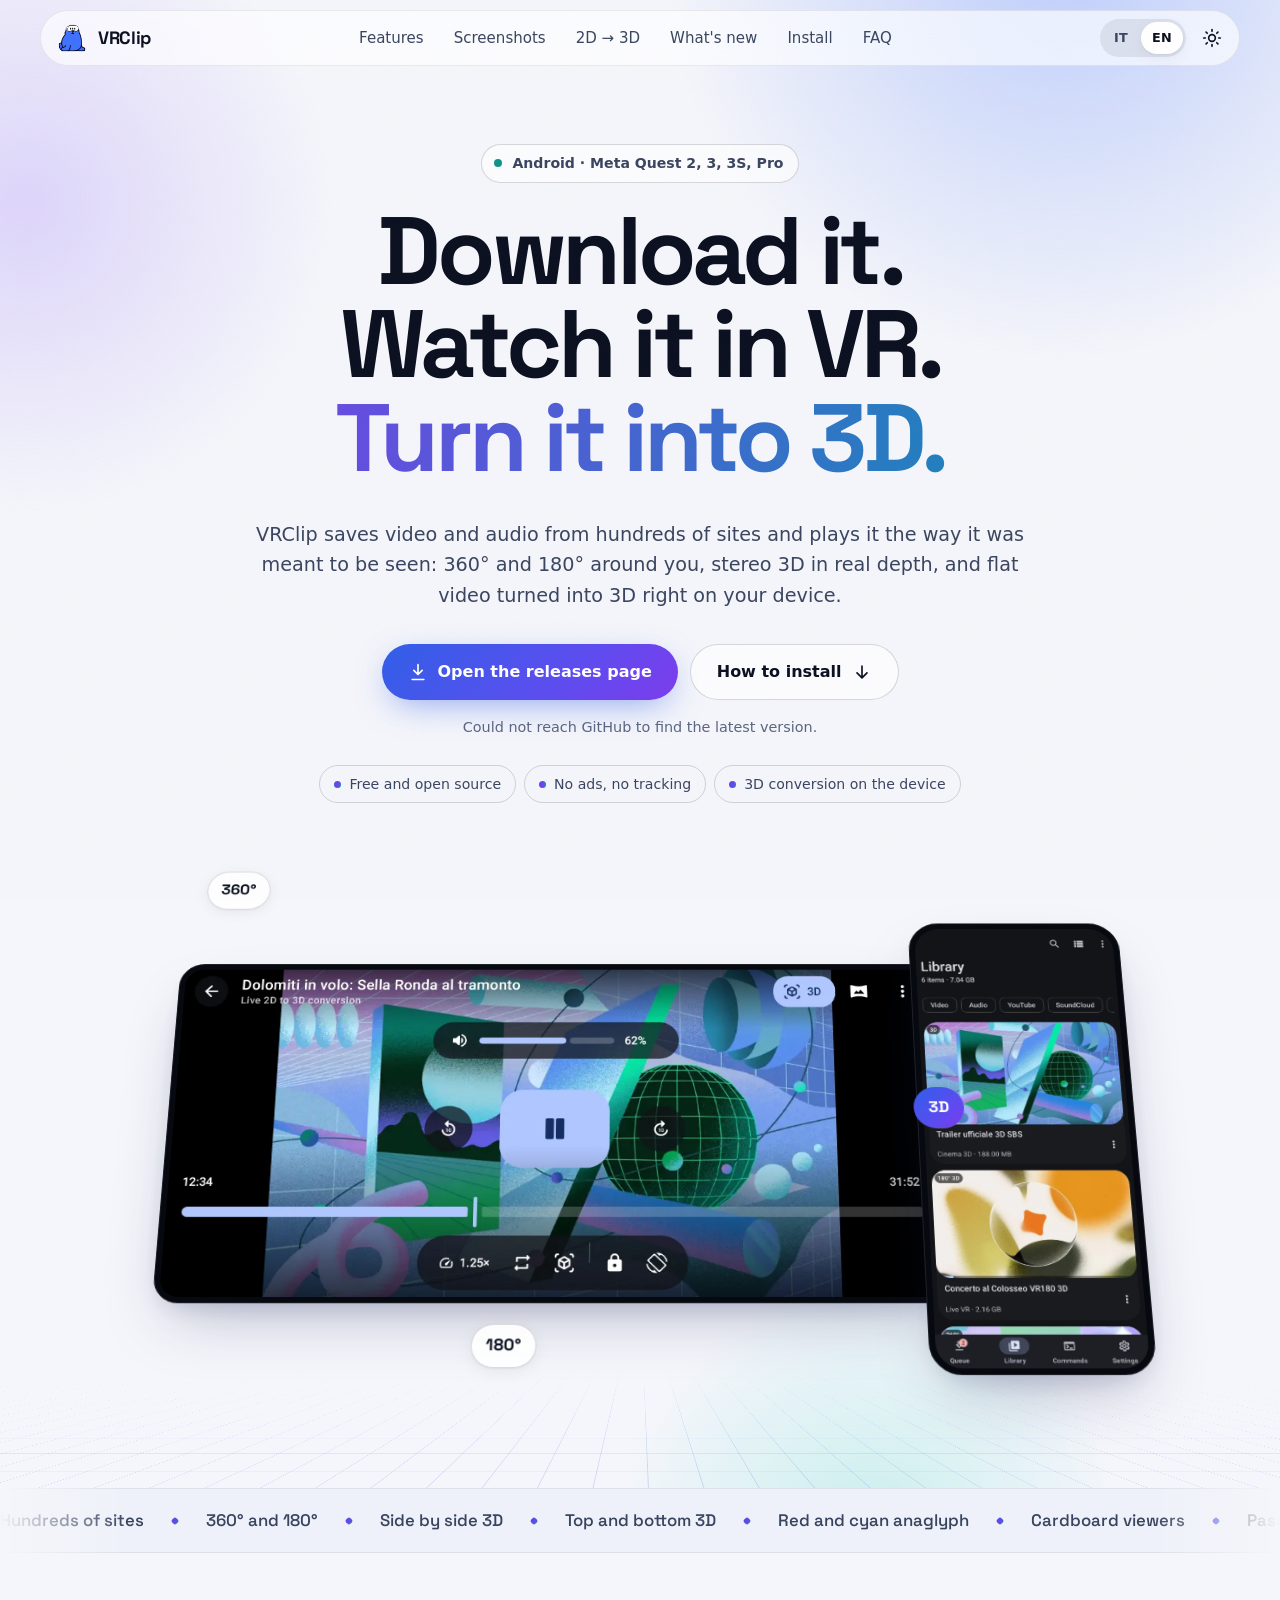
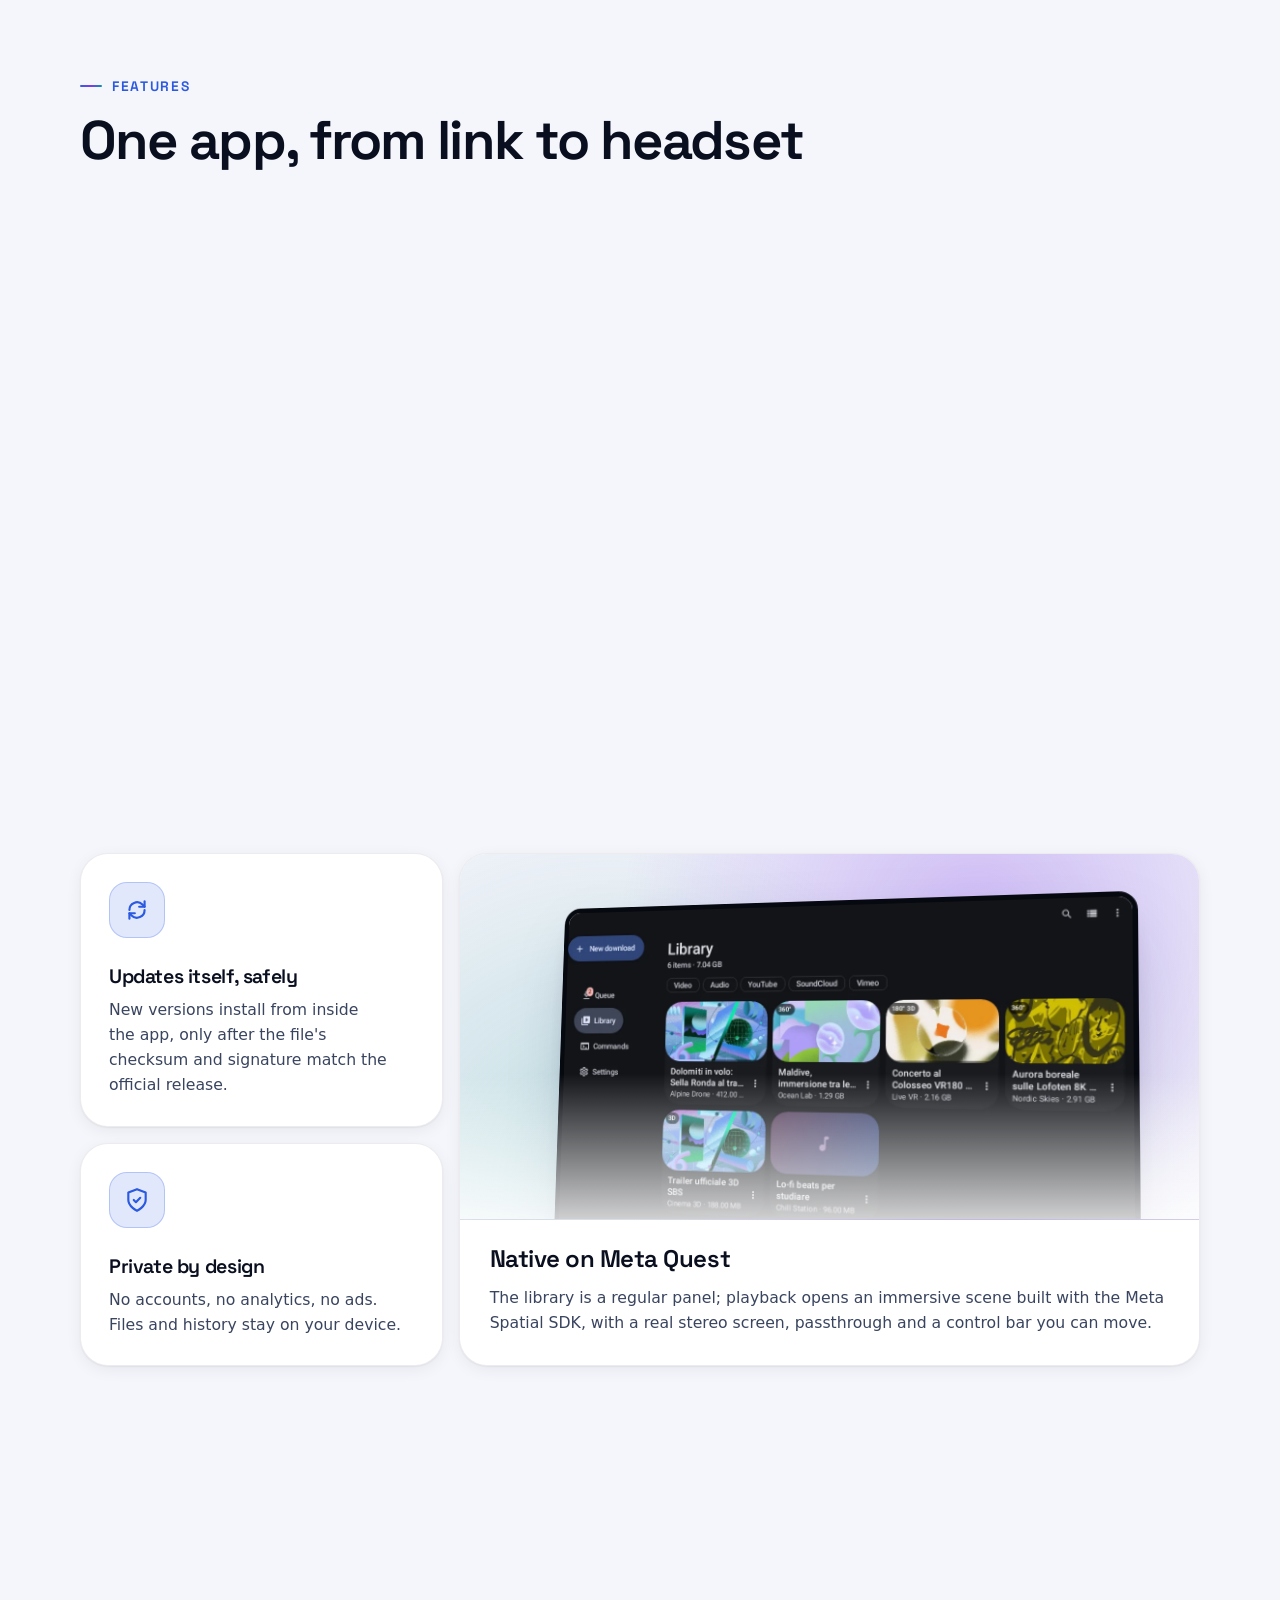
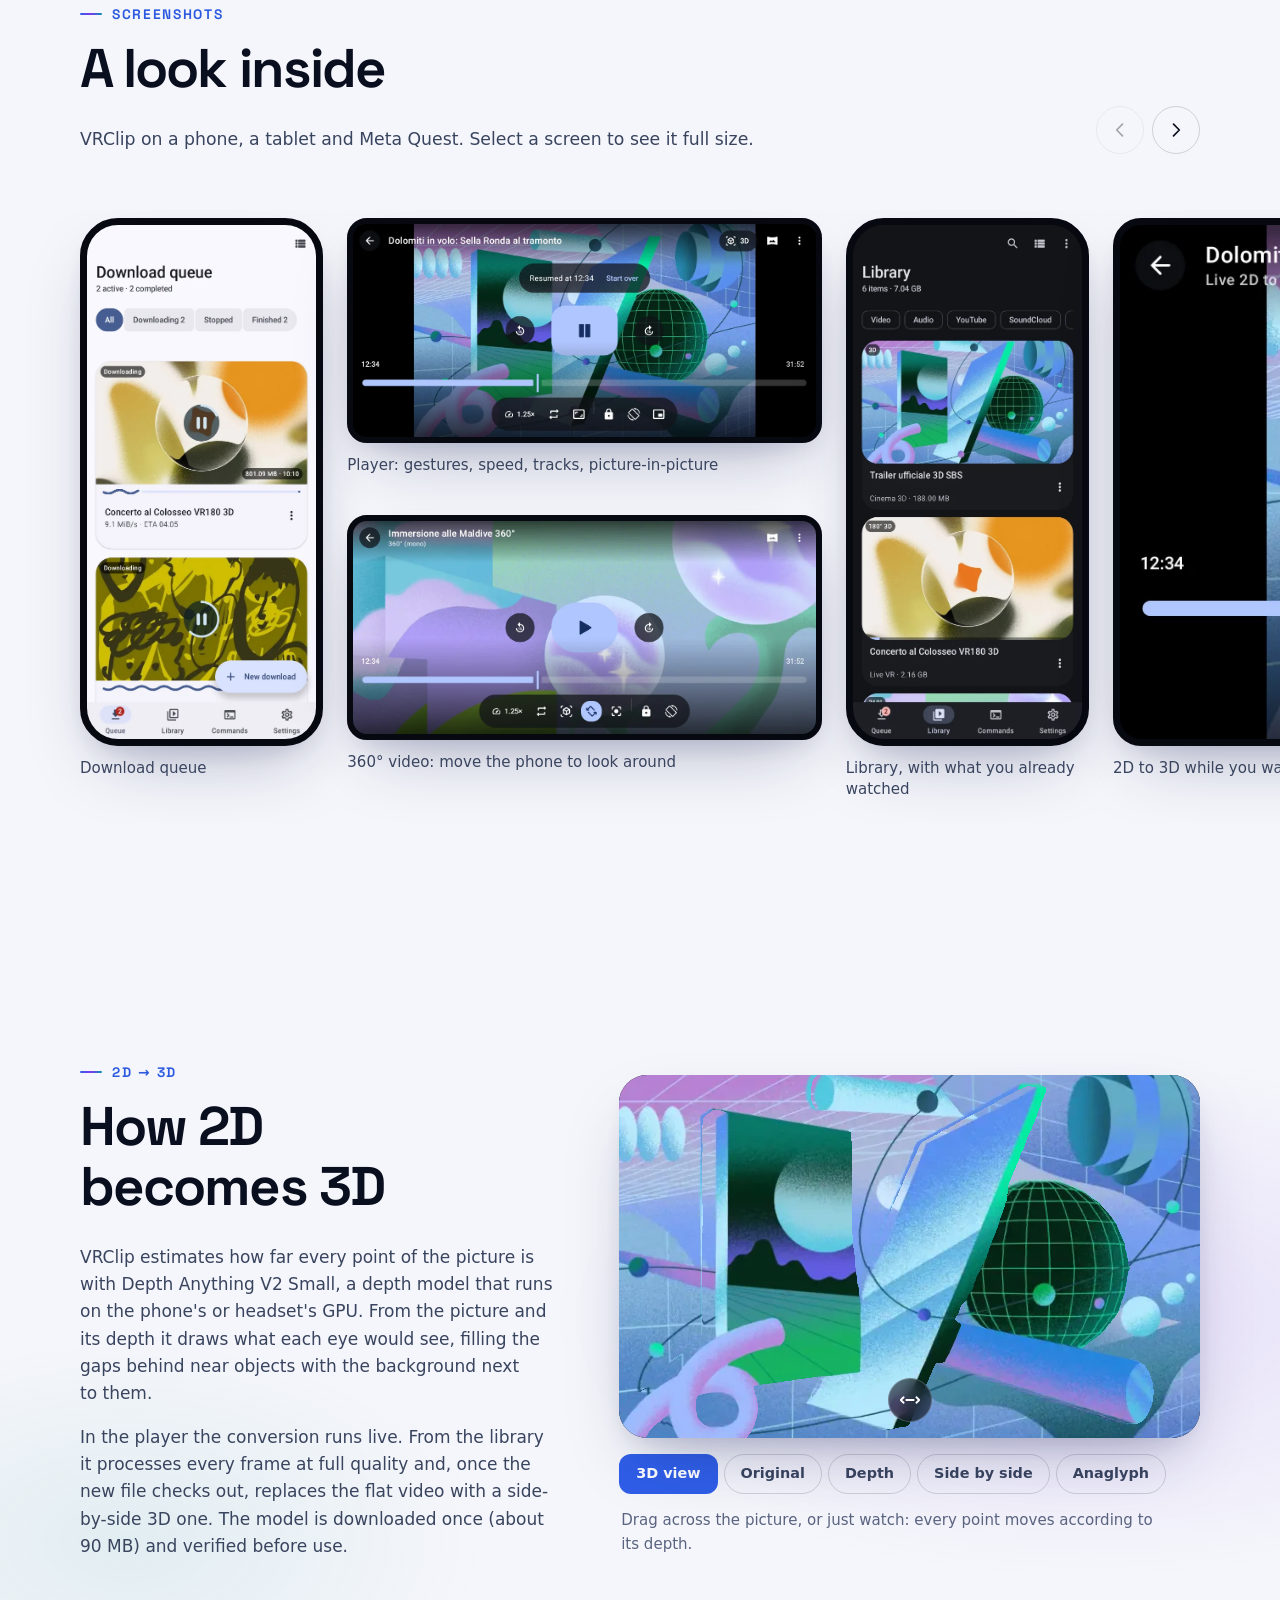
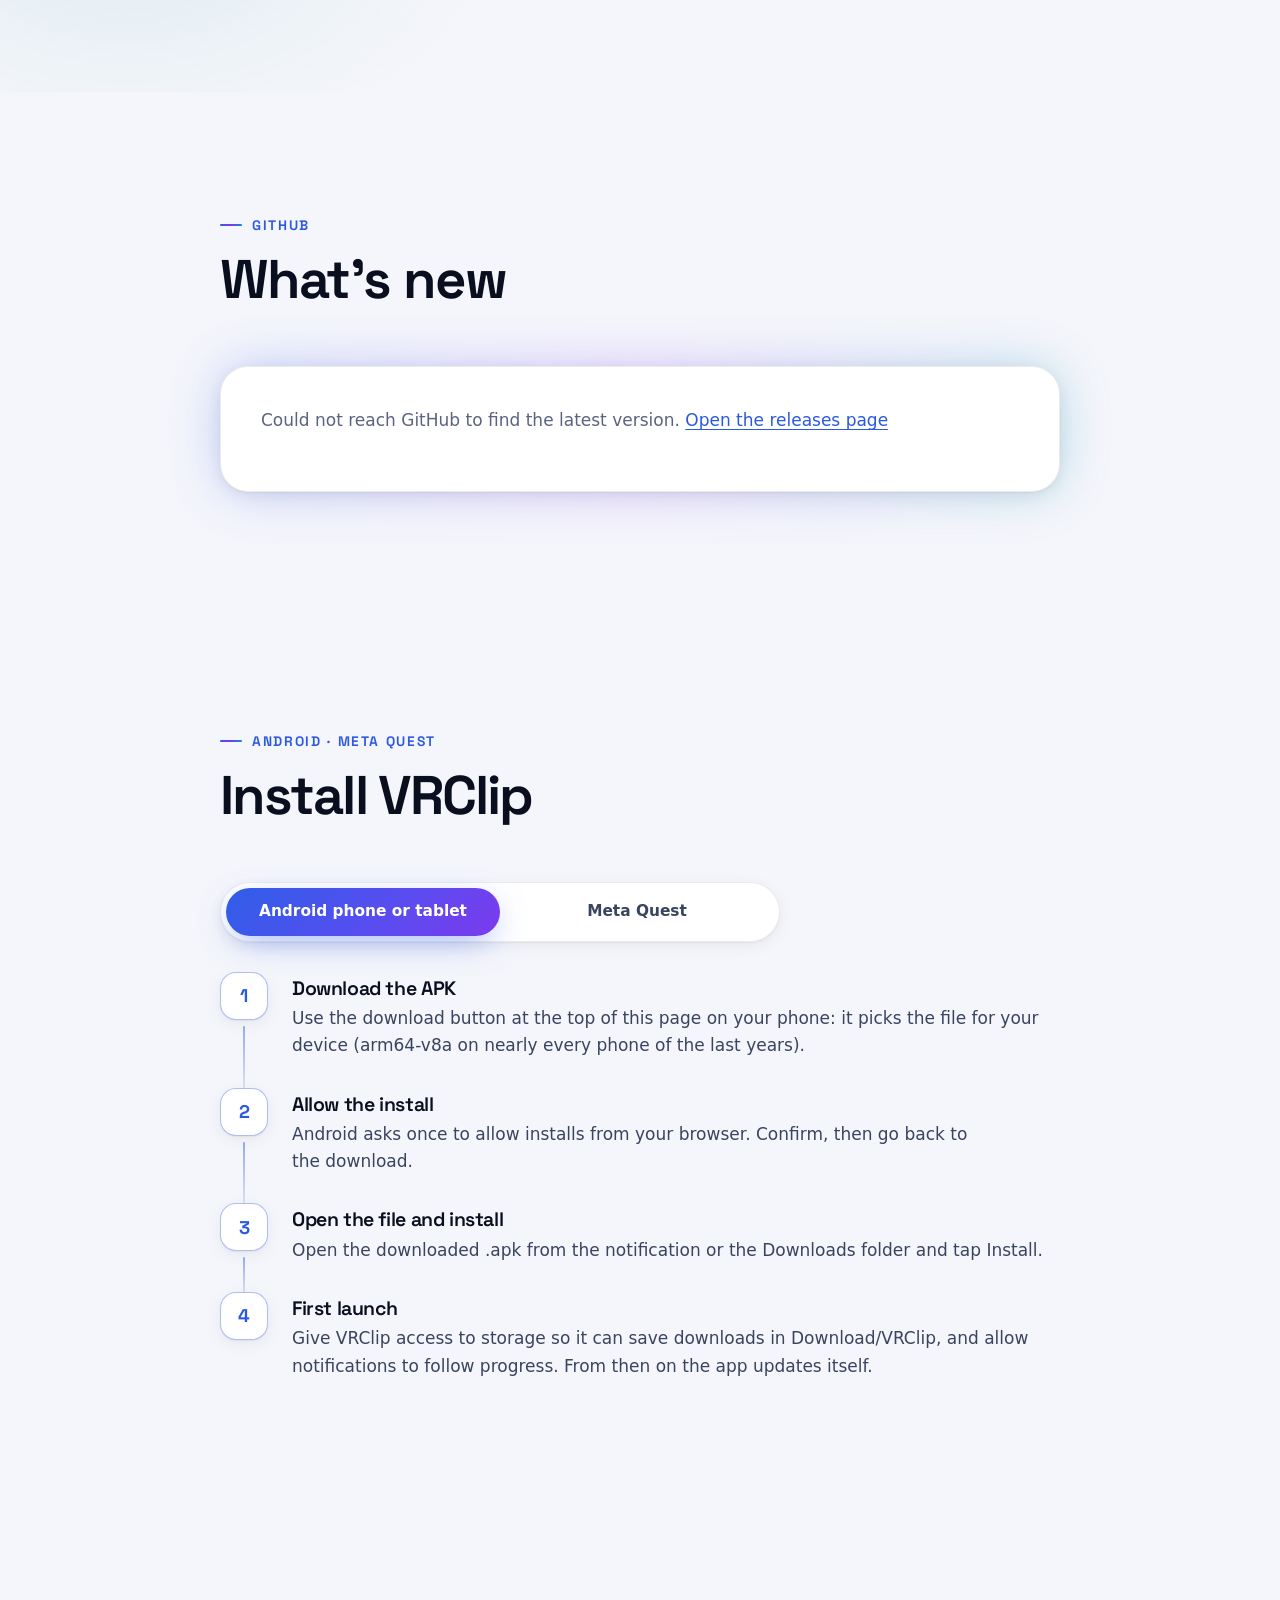
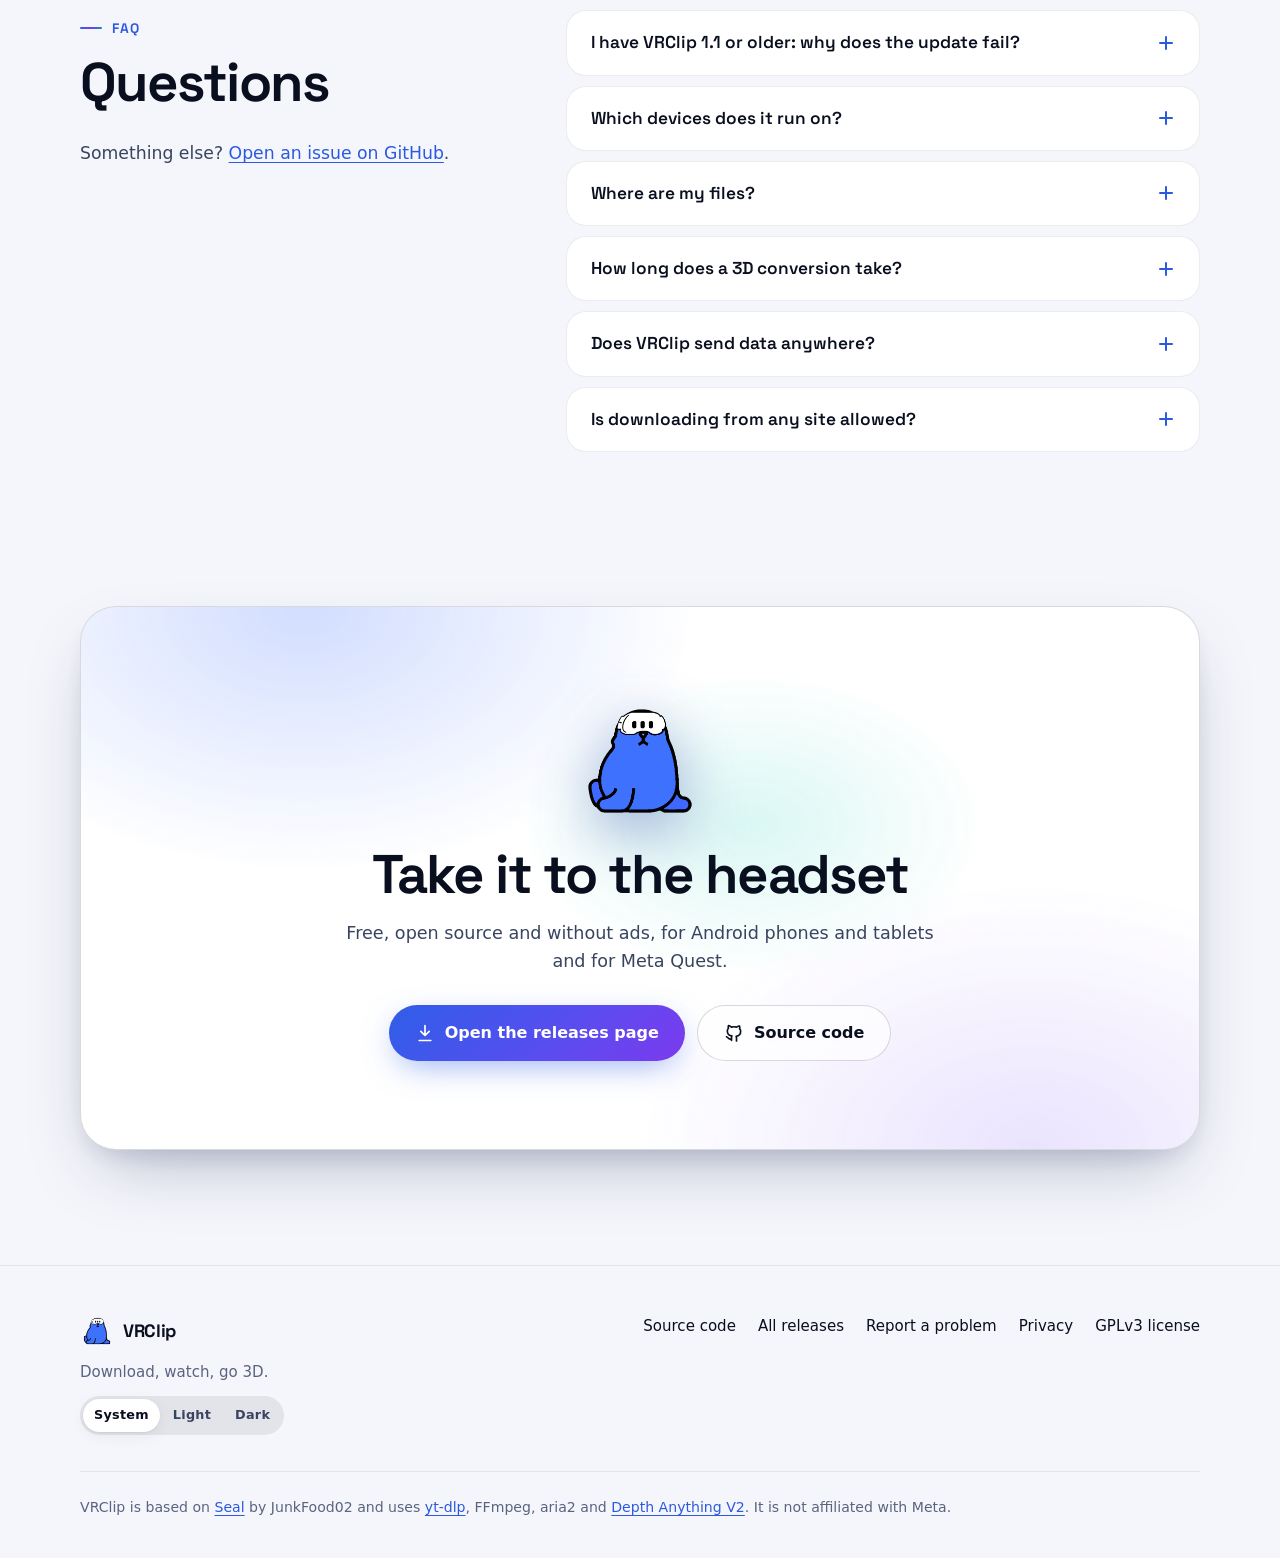
==== commit 8c1de024: "feat(site): new website with themes, motion and an interactive 3D demo The site gets a centered hero" ====
--- a/docs/index.html
+++ b/docs/index.html
@@ -12,187 +12,370 @@
 <meta property="og:description" content="Download video, watch it in 360°, 180° and 3D, turn flat video into 3D on the device." />
 <meta property="og:image" content="https://illuminazionetech.github.io/VRClip/assets/og-image.jpg" />
 <meta name="twitter:card" content="summary_large_image" />
-<meta name="theme-color" content="#0b1020" />
+<meta name="theme-color" content="#05070d" media="(prefers-color-scheme: dark)" />
+<meta name="theme-color" content="#f5f6fb" media="(prefers-color-scheme: light)" />
 <meta name="color-scheme" content="dark light" />
+<script>
+  (function () {
+    var root = document.documentElement;
+    root.classList.add("js");
+    try {
+      var theme = localStorage.getItem("vrclip-theme");
+      if (theme === "light" || theme === "dark") root.setAttribute("data-theme", theme);
+    } catch (e) {}
+  })();
+</script>
+<link rel="preload" href="assets/fonts/space-grotesk.woff2" as="font" type="font/woff2" crossorigin />
 <link rel="stylesheet" href="style.css" />
+<script src="theme.js" defer></script>
+<script src="app.js" defer></script>
 </head>
 <body>
 <a class="skip-link" href="#main" data-i18n="skip">Skip to content</a>
 
-<header class="top-bar" id="top">
+<header class="top-bar" id="top-bar">
   <a class="brand" href="#top" aria-label="VRClip">
-    <img src="assets/logo.png" alt="" width="36" height="36" />
+    <img src="assets/logo.png" alt="" width="34" height="34" />
     <span>VRClip</span>
   </a>
-  <nav class="nav" aria-label="Main">
+  <nav class="nav" id="site-nav" aria-label="Main" data-i18n-label="nav.label">
     <a href="#features" data-i18n="nav.features">Features</a>
     <a href="#screens" data-i18n="nav.screens">Screenshots</a>
+    <a href="#three-d">2D → 3D</a>
     <a href="#whats-new" data-i18n="nav.news">What's new</a>
     <a href="#install" data-i18n="nav.install">Install</a>
     <a href="#faq" data-i18n="nav.faq">FAQ</a>
   </nav>
-  <div class="lang-switch" role="group" aria-label="Language">
-    <button type="button" data-lang="it" lang="it">IT</button>
-    <button type="button" data-lang="en" lang="en">EN</button>
+  <div class="bar-actions">
+    <div class="lang-switch" role="group" aria-label="Language" data-i18n-label="lang.label">
+      <button type="button" data-lang="it" lang="it">IT</button>
+      <button type="button" data-lang="en" lang="en">EN</button>
+    </div>
+    <button type="button" class="icon-btn theme-toggle" aria-pressed="true" aria-label="Dark theme" data-i18n-label="theme.dark">
+      <svg aria-hidden="true" viewBox="0 0 24 24" class="sun"><circle cx="12" cy="12" r="4" /><path d="M12 2v2m0 16v2M4.9 4.9l1.4 1.4m11.4 11.4 1.4 1.4M2 12h2m16 0h2M4.9 19.1l1.4-1.4M17.7 6.3l1.4-1.4" /></svg>
+      <svg aria-hidden="true" viewBox="0 0 24 24" class="moon"><path d="M20 14.5A8 8 0 1 1 9.5 4a6.5 6.5 0 0 0 10.5 10.5Z" /></svg>
+    </button>
+    <button type="button" class="icon-btn menu-btn" aria-expanded="false" aria-controls="site-nav" aria-label="Menu" data-i18n-label="nav.menu">
+      <svg aria-hidden="true" viewBox="0 0 24 24"><path class="l1" d="M4 8h16" /><path class="l2" d="M4 16h16" /></svg>
+    </button>
   </div>
+  <span class="progress" aria-hidden="true"></span>
 </header>
 
 <main id="main">
-  <section class="hero">
-    <div class="hero-copy">
-      <p class="eyebrow" data-i18n="hero.eyebrow">Android · Meta Quest 2, 3, 3S, Pro</p>
-      <h1 data-i18n="hero.title">Download it. Watch it in VR. Turn it into 3D.</h1>
-      <p class="lead" data-i18n="hero.lead">
-        VRClip saves video and audio from hundreds of sites and plays it the way it was meant to be seen:
-        360° and 180° around you, stereo 3D in real depth, and flat video turned into 3D right on your device.
-      </p>
-      <div class="cta">
-        <a class="btn btn-primary" id="download-btn" href="https://github.com/illuminazionetech/VRClip/releases/latest" rel="noopener">
-          <svg aria-hidden="true" viewBox="0 0 24 24"><path d="M12 3v12m-5-5 5 5 5-5M5 21h14" /></svg>
-          <span id="download-label" data-i18n="dl.loading">Download</span>
-        </a>
-        <a class="btn btn-tonal" href="#install" id="guide-btn" data-i18n="hero.guide">How to install</a>
-      </div>
-      <p class="dl-meta" id="download-meta" aria-live="polite"></p>
-      <details class="dl-other" id="other-files" hidden>
-        <summary data-i18n="dl.other">Other files and architectures</summary>
-        <ul id="other-list"></ul>
-      </details>
-      <ul class="chips" aria-label="Highlights">
-        <li data-i18n="chip.free">Free and open source</li>
-        <li data-i18n="chip.noads">No ads, no tracking</li>
-        <li data-i18n="chip.ondevice">3D conversion on the device</li>
-      </ul>
-    </div>
-    <div class="hero-art" aria-hidden="true">
-      <div class="device tablet"><img src="assets/screens/library-quest.webp" alt="" width="1200" height="800" loading="eager" /></div>
-      <div class="device phone"><img src="assets/screens/queue-phone-dark.webp" alt="" width="540" height="1171" loading="eager" /></div>
-    </div>
-  </section>
-
-  <section class="features" id="features" aria-labelledby="features-title">
-    <h2 id="features-title" data-i18n="features.title">One app, from link to headset</h2>
-    <div class="feature-grid">
-      <article class="feature">
-        <svg aria-hidden="true" viewBox="0 0 24 24"><path d="M12 3v12m-5-5 5 5 5-5M5 21h14" /></svg>
-        <h3 data-i18n="f1.t">Downloads from hundreds of sites</h3>
-        <p data-i18n="f1.d">Paste or share a link: yt-dlp picks the formats, aria2c can speed up the transfer, and cover art, chapters and subtitles can be embedded in the file.</p>
-      </article>
-      <article class="feature">
-        <svg aria-hidden="true" viewBox="0 0 24 24"><circle cx="12" cy="12" r="9" /><path d="M3 12h18M12 3c3 3 3 15 0 18M12 3c-3 3-3 15 0 18" /></svg>
-        <h3 data-i18n="f2.t">360°, 180° and stereo 3D</h3>
-        <p data-i18n="f2.d">The player reads the projection from the file's metadata, its name or its shape. Look around by moving the phone, use a Cardboard viewer or red and cyan glasses.</p>
-      </article>
-      <article class="feature new">
-        <svg aria-hidden="true" viewBox="0 0 24 24"><path d="M4 7l8-4 8 4-8 4-8-4Z" /><path d="M4 12l8 4 8-4M4 17l8 4 8-4" /></svg>
-        <h3><span data-i18n="f3.t">From 2D to 3D</span> <span class="tag" data-i18n="tag.new">New</span></h3>
-        <p data-i18n="f3.d">A depth model running on the device builds the second eye: live while you watch, or as a full-quality 3D file that replaces the flat one.</p>
-      </article>
-      <article class="feature">
-        <svg aria-hidden="true" viewBox="0 0 24 24"><rect x="2" y="7" width="20" height="10" rx="5" /><circle cx="8" cy="12" r="2" /><circle cx="16" cy="12" r="2" /></svg>
-        <h3 data-i18n="f4.t">Native on Meta Quest</h3>
-        <p data-i18n="f4.d">The library is a regular panel; playback opens an immersive scene built with the Meta Spatial SDK, with a real stereo screen, passthrough and a control bar you can move.</p>
-      </article>
-      <article class="feature">
-        <svg aria-hidden="true" viewBox="0 0 24 24"><path d="M5 12a7 7 0 0 1 12-5l2 2M19 12a7 7 0 0 1-12 5l-2-2" /><path d="M19 4v5h-5M5 20v-5h5" /></svg>
-        <h3 data-i18n="f5.t">Updates itself, safely</h3>
-        <p data-i18n="f5.d">New versions install from inside the app, only after the file's checksum and signature match the official release.</p>
-      </article>
-      <article class="feature">
-        <svg aria-hidden="true" viewBox="0 0 24 24"><path d="M12 22s8-4 8-10V5l-8-3-8 3v7c0 6 8 10 8 10Z" /></svg>
-        <h3 data-i18n="f6.t">Private by design</h3>
-        <p data-i18n="f6.d">No accounts, no analytics, no ads. Files and history stay on your device.</p>
-      </article>
-    </div>
-  </section>
-
-  <section class="screens" id="screens" aria-labelledby="screens-title">
-    <h2 id="screens-title" data-i18n="screens.title">A look inside</h2>
-    <p class="section-lead" data-i18n="screens.lead">Screens of VRClip 1.2 on a phone, a tablet and Meta Quest.</p>
-    <div class="gallery" tabindex="0" aria-label="Screenshots">
-      <figure class="shot tall"><img src="assets/screens/queue-phone.webp" width="540" height="1171" loading="lazy" alt="Download queue with progress and speed" data-i18n-alt="alt.queue" /><figcaption data-i18n="cap.queue">Download queue</figcaption></figure>
-      <figure class="shot tall"><img src="assets/screens/library-phone-dark.webp" width="540" height="1171" loading="lazy" alt="Library with 360°, 180° 3D and 3D badges" data-i18n-alt="alt.library" /><figcaption data-i18n="cap.library">Library, with what you already watched</figcaption></figure>
-      <figure class="shot wide"><img src="assets/screens/player-phone.webp" width="1170" height="539" loading="lazy" alt="Player controls over a video" data-i18n-alt="alt.player" /><figcaption data-i18n="cap.player">Player: gestures, speed, tracks, picture-in-picture</figcaption></figure>
-      <figure class="shot wide"><img src="assets/screens/player-360.webp" width="1170" height="539" loading="lazy" alt="360 degree video in the player" data-i18n-alt="alt.360" /><figcaption data-i18n="cap.360">360° video: move the phone to look around</figcaption></figure>
-      <figure class="shot wide"><img src="assets/screens/player-3d.webp" width="1170" height="539" loading="lazy" alt="Player with live 2D to 3D conversion turned on" data-i18n-alt="alt.3d" /><figcaption data-i18n="cap.3d">2D to 3D while you watch</figcaption></figure>
-      <figure class="shot wide"><img src="assets/screens/library-quest.webp" width="1200" height="800" loading="lazy" alt="Library on Meta Quest with the navigation rail" data-i18n-alt="alt.quest" /><figcaption data-i18n="cap.quest">Library on Meta Quest</figcaption></figure>
-      <figure class="shot tall"><img src="assets/screens/settings-player-phone.webp" width="540" height="1171" loading="lazy" alt="Player and 2D to 3D settings" data-i18n-alt="alt.settings" /><figcaption data-i18n="cap.settings">Player and 3D settings</figcaption></figure>
-      <figure class="shot wide"><img src="assets/screens/library-tablet.webp" width="1280" height="800" loading="lazy" alt="Library on a tablet" data-i18n-alt="alt.tablet" /><figcaption data-i18n="cap.tablet">Tablet layout</figcaption></figure>
-    </div>
-  </section>
-
-  <section class="depth" id="three-d" aria-labelledby="depth-title">
-    <div class="depth-copy">
-      <h2 id="depth-title" data-i18n="depth.title">How 2D becomes 3D</h2>
-      <p data-i18n="depth.p1">VRClip estimates how far every point of the picture is with Depth Anything V2 Small, a depth model that runs on the phone's or headset's GPU. From the picture and its depth it draws what each eye would see, filling the gaps behind near objects with the background next to them.</p>
-      <p data-i18n="depth.p2">In the player the conversion runs live. From the library it processes every frame at full quality and, once the new file checks out, replaces the flat video with a side-by-side 3D one. The model is downloaded once (about 90 MB) and verified before use.</p>
-    </div>
-    <div class="depth-steps">
-      <figure><img src="assets/screens/2d3d-source.webp" width="640" height="400" loading="lazy" alt="" /><figcaption data-i18n="depth.c1">1. The flat frame</figcaption></figure>
-      <figure><img src="assets/screens/2d3d-depth.webp" width="640" height="400" loading="lazy" alt="" /><figcaption data-i18n="depth.c2">2. Estimated depth (light is near)</figcaption></figure>
-      <figure class="span"><img src="assets/screens/2d3d-sbs.webp" width="1280" height="400" loading="lazy" alt="" /><figcaption data-i18n="depth.c3">3. Left and right eye, side by side</figcaption></figure>
-      <figure><img src="assets/screens/2d3d-anaglyph.webp" width="640" height="400" loading="lazy" alt="" /><figcaption data-i18n="depth.c4">The same frame as a red and cyan anaglyph</figcaption></figure>
-    </div>
-  </section>
-
-  <section class="news" id="whats-new" aria-labelledby="news-title">
-    <h2 id="news-title" data-i18n="news.title">What's new</h2>
-    <div class="release card" id="release" aria-live="polite">
-      <p class="muted" data-i18n="news.loading">Loading the latest release notes from GitHub…</p>
-    </div>
-  </section>
-
-  <section class="install" id="install" aria-labelledby="install-title">
-    <h2 id="install-title" data-i18n="install.title">Install VRClip</h2>
-    <div class="tabs" role="tablist" aria-label="Device">
-      <button role="tab" id="tab-android" aria-controls="panel-android" data-tab="android" data-i18n="install.android">Android phone or tablet</button>
-      <button role="tab" id="tab-quest" aria-controls="panel-quest" data-tab="quest" data-i18n="install.quest">Meta Quest</button>
-    </div>
-
-    <div class="tab-panel" role="tabpanel" id="panel-android" aria-labelledby="tab-android" data-tab="android">
-      <ol class="steps">
-        <li><h3 data-i18n="a1.t">Download the APK</h3><p data-i18n="a1.d">Use the download button at the top of this page on your phone: it picks the file for your device (arm64-v8a on nearly every phone of the last years).</p></li>
-        <li><h3 data-i18n="a2.t">Allow the install</h3><p data-i18n="a2.d">Android asks once to allow installs from your browser. Confirm, then go back to the download.</p></li>
-        <li><h3 data-i18n="a3.t">Open the file and install</h3><p data-i18n="a3.d">Open the downloaded .apk from the notification or the Downloads folder and tap Install.</p></li>
-        <li><h3 data-i18n="a4.t">First launch</h3><p data-i18n="a4.d">Give VRClip access to storage so it can save downloads in Download/VRClip, and allow notifications to follow progress. From then on the app updates itself.</p></li>
-      </ol>
-    </div>
-
-    <div class="tab-panel" role="tabpanel" id="panel-quest" aria-labelledby="tab-quest" data-tab="quest" hidden>
-      <ol class="steps">
-        <li><h3 data-i18n="q1.t">Turn on developer mode</h3><p data-i18n="q1.d">Apps from outside the Meta Horizon Store need developer mode. Create a free developer organization at developers.meta.com with the account used on the headset, then in the Meta Horizon app on your phone open Devices, pick the headset, Headset settings, Developer mode, and switch it on. Restart the headset.</p></li>
-        <li><h3 data-i18n="q2.t">Get the APK</h3><p data-i18n="q2.d">On a computer or phone, download the universal or arm64-v8a APK from this page (the button offers the right one).</p></li>
-        <li><h3 data-i18n="q3.t">Install it on the headset</h3><p data-i18n-html="q3.d">Connect the headset to a computer with a USB-C cable, accept "Allow USB debugging" inside the headset, then install with SideQuest (drag the APK onto it) or from a terminal with <code>adb install -r VRClip.apk</code>. Recent Horizon OS versions can also install an APK opened from the Files app in the headset; if yours offers it, the cable is not needed.</p></li>
-        <li><h3 data-i18n="q4.t">Open VRClip</h3><p data-i18n="q4.d">In the headset open the app library and pick the Unknown sources filter (on some versions "Apps from unknown sources"). VRClip opens as a panel like any Horizon OS app.</p></li>
-        <li><h3 data-i18n="q5.t">Download and watch</h3><p data-i18n="q5.d">Paste a link, or share one to VRClip from another app. When the download is done, open it from the Library: the player puts a large screen in front of you, or wraps 360° and 180° video around you. The control bar below the video has play, seek, 3D, projection, passthrough and recenter.</p></li>
-        <li><h3 data-i18n="q6.t">Turn flat video into 3D</h3><p data-i18n="q6.d">Press 3D on the control bar to convert while you watch, or open the video's details in the Library and choose Convert to 3D to create a permanent 3D file. The first time VRClip downloads the depth model.</p></li>
-      </ol>
-      <p class="note" data-i18n="q.note">Back leaves the player and brings the Library back. The control bar can be grabbed and moved; Recenter puts the screen and the bar in front of you again.</p>
-    </div>
-  </section>
-
-  <section class="faq" id="faq" aria-labelledby="faq-title">
-    <h2 id="faq-title" data-i18n="faq.title">Questions</h2>
-    <details><summary data-i18n="faq1.q">I have VRClip 1.1 or older: why does the update fail?</summary><p data-i18n="faq1.a">Since 1.2 releases are signed with a new, permanent key. Android does not let an app signed with one key update an app signed with another, so the switch needs one reinstall: export your library from the Library menu (Export) if you want to keep it, uninstall VRClip, install 1.2. Downloaded files in Download/VRClip are not touched. After that, updates install from inside the app.</p></details>
-    <details><summary data-i18n="faq2.q">Which devices does it run on?</summary><p data-i18n="faq2.a">Android 9 or newer on phones and tablets (ARM and x86), and Meta Quest 2, 3, 3S and Pro.</p></details>
-    <details><summary data-i18n="faq3.q">Where are my files?</summary><p data-i18n="faq3.a">In Download/VRClip on the device, or in the folder you choose in the settings.</p></details>
-    <details><summary data-i18n="faq4.q">How long does a 3D conversion take?</summary><p data-i18n="faq4.a">It depends on the device's GPU and the video's length and resolution: it processes every frame, so expect it to take longer than the video itself on most phones. It keeps running with the screen off and shows its progress in a notification; the original stays untouched until the 3D file is complete.</p></details>
-    <details><summary data-i18n="faq5.q">Does VRClip send data anywhere?</summary><p data-i18n-html="faq5.a">No. It connects only to the sites you download from, to GitHub for updates and, if you use 2D to 3D, once to download the depth model from Qualcomm AI Hub's public server. See the <a href="privacy.html">privacy policy</a>.</p></details>
-    <details><summary data-i18n="faq6.q">Is downloading from any site allowed?</summary><p data-i18n="faq6.a">VRClip is a tool: respect the terms of the sites you use and the copyright of what you download.</p></details>
+  <section class="hero" id="top" aria-labelledby="hero-title">
+    <div class="hero-bg" aria-hidden="true">
+      <span class="aurora a1"></span>
+      <span class="aurora a2"></span>
+      <span class="aurora a3"></span>
+      <span class="floor"></span>
+    </div>
+    <div class="wrap hero-inner">
+      <div class="hero-copy">
+        <p class="eyebrow"><span class="dot" aria-hidden="true"></span><span data-i18n="hero.eyebrow">Android · Meta Quest 2, 3, 3S, Pro</span></p>
+        <h1 id="hero-title" data-i18n-html="hero.title"><span class="line">Download it.</span> <span class="line">Watch it in VR.</span> <span class="line grad">Turn it into 3D.</span></h1>
+        <p class="lead" data-i18n="hero.lead">
+          VRClip saves video and audio from hundreds of sites and plays it the way it was meant to be seen:
+          360° and 180° around you, stereo 3D in real depth, and flat video turned into 3D right on your device.
+        </p>
+        <div class="cta">
+          <a class="btn btn-primary" id="download-btn" data-download href="https://github.com/illuminazionetech/VRClip/releases/latest" rel="noopener">
+            <svg aria-hidden="true" viewBox="0 0 24 24" class="i-dl"><path d="M12 3v12m-5-5 5 5 5-5M5 21h14" /></svg>
+            <svg aria-hidden="true" viewBox="0 0 24 24" class="i-ok"><path d="m5 12.5 4.5 4.5L19 7.5" /></svg>
+            <span id="download-label" data-download-label data-i18n="dl.loading">Download</span>
+          </a>
+          <a class="btn btn-ghost" href="#install" id="guide-btn">
+            <span data-i18n="hero.guide">How to install</span>
+            <svg aria-hidden="true" viewBox="0 0 24 24"><path d="M12 5v14m-6-6 6 6 6-6" /></svg>
+          </a>
+        </div>
+        <p class="dl-meta" id="download-meta" aria-live="polite"></p>
+        <details class="dl-other" id="other-files" hidden>
+          <summary data-i18n="dl.other">Other files and architectures</summary>
+          <ul id="other-list"></ul>
+        </details>
+        <ul class="chips">
+          <li data-i18n="chip.free">Free and open source</li>
+          <li data-i18n="chip.noads">No ads, no tracking</li>
+          <li data-i18n="chip.ondevice">3D conversion on the device</li>
+        </ul>
+      </div>
+      <div class="hero-art" aria-hidden="true">
+        <div class="rig">
+          <div class="device panel"><img src="assets/screens/player-3d.webp" alt="" width="1170" height="539" fetchpriority="high" /></div>
+          <div class="device phone"><img src="assets/screens/library-phone-dark.webp" alt="" width="540" height="1171" /></div>
+          <span class="badge b1">360°</span>
+          <span class="badge b2">180°</span>
+          <span class="badge b3">3D</span>
+        </div>
+      </div>
+    </div>
+  </section>
+
+  <div class="marquee" aria-hidden="true">
+    <ul class="marquee-track">
+      <li data-i18n="mq.1">Hundreds of sites</li>
+      <li data-i18n="mq.2">360° and 180°</li>
+      <li data-i18n="mq.3">Side by side 3D</li>
+      <li data-i18n="mq.4">Top and bottom 3D</li>
+      <li data-i18n="mq.5">Red and cyan anaglyph</li>
+      <li data-i18n="mq.6">Cardboard viewers</li>
+      <li data-i18n="mq.7">Passthrough</li>
+      <li data-i18n="mq.8">Picture-in-picture</li>
+      <li data-i18n="mq.9">Subtitles and chapters</li>
+      <li>AV1 · VP9 · HEVC</li>
+    </ul>
+    <ul class="marquee-track">
+      <li data-i18n="mq.1">Hundreds of sites</li>
+      <li data-i18n="mq.2">360° and 180°</li>
+      <li data-i18n="mq.3">Side by side 3D</li>
+      <li data-i18n="mq.4">Top and bottom 3D</li>
+      <li data-i18n="mq.5">Red and cyan anaglyph</li>
+      <li data-i18n="mq.6">Cardboard viewers</li>
+      <li data-i18n="mq.7">Passthrough</li>
+      <li data-i18n="mq.8">Picture-in-picture</li>
+      <li data-i18n="mq.9">Subtitles and chapters</li>
+      <li>AV1 · VP9 · HEVC</li>
+    </ul>
+  </div>
+
+  <section class="section features" id="features" aria-labelledby="features-title">
+    <div class="wrap">
+      <header class="section-head reveal">
+        <p class="kicker" data-i18n="nav.features">Features</p>
+        <h2 id="features-title" data-i18n="features.title">One app, from link to headset</h2>
+      </header>
+      <div class="bento" id="bento">
+        <article class="tile tile-big tile-3d reveal">
+          <div class="tile-visual scan" aria-hidden="true">
+            <img src="assets/screens/2d3d-source.webp" alt="" width="640" height="400" loading="lazy" />
+            <img class="scan-depth" src="assets/screens/2d3d-depth.webp" alt="" width="640" height="400" loading="lazy" />
+            <span class="scan-line"></span>
+          </div>
+          <div class="tile-copy">
+            <h3><span data-i18n="f3.t">From 2D to 3D</span> <span class="tag" data-i18n="tag.new">New</span></h3>
+            <p data-i18n="f3.d">A depth model running on the device builds the second eye: live while you watch, or as a full-quality 3D file that replaces the flat one.</p>
+          </div>
+        </article>
+        <article class="tile reveal" style="--d: 1">
+          <span class="tile-icon" aria-hidden="true"><svg viewBox="0 0 24 24"><path d="M12 3v12m-5-5 5 5 5-5M5 21h14" /></svg></span>
+          <h3 data-i18n="f1.t">Downloads from hundreds of sites</h3>
+          <p data-i18n="f1.d">Paste or share a link: yt-dlp picks the formats, aria2c can speed up the transfer, and cover art, chapters and subtitles can be embedded in the file.</p>
+        </article>
+        <article class="tile reveal" style="--d: 2">
+          <span class="tile-icon" aria-hidden="true"><svg viewBox="0 0 24 24" class="globe"><circle cx="12" cy="12" r="9" /><path d="M3 12h18" /><path class="meridian" d="M12 3c3 3 3 15 0 18M12 3c-3 3-3 15 0 18" /></svg></span>
+          <h3 data-i18n="f2.t">360°, 180° and stereo 3D</h3>
+          <p data-i18n="f2.d">The player reads the projection from the file's metadata, its name or its shape. Look around by moving the phone, use a Cardboard viewer or red and cyan glasses.</p>
+        </article>
+        <article class="tile tile-big tile-quest reveal">
+          <div class="tile-visual panel-visual" aria-hidden="true">
+            <img src="assets/screens/library-quest.webp" alt="" width="1200" height="800" loading="lazy" />
+          </div>
+          <div class="tile-copy">
+            <h3 data-i18n="f4.t">Native on Meta Quest</h3>
+            <p data-i18n="f4.d">The library is a regular panel; playback opens an immersive scene built with the Meta Spatial SDK, with a real stereo screen, passthrough and a control bar you can move.</p>
+          </div>
+        </article>
+        <article class="tile reveal" style="--d: 1">
+          <span class="tile-icon" aria-hidden="true"><svg viewBox="0 0 24 24" class="spin"><path d="M5 12a7 7 0 0 1 12-5l2 2M19 12a7 7 0 0 1-12 5l-2-2" /><path d="M19 4v5h-5M5 20v-5h5" /></svg></span>
+          <h3 data-i18n="f5.t">Updates itself, safely</h3>
+          <p data-i18n="f5.d">New versions install from inside the app, only after the file's checksum and signature match the official release.</p>
+        </article>
+        <article class="tile reveal" style="--d: 2">
+          <span class="tile-icon" aria-hidden="true"><svg viewBox="0 0 24 24"><path d="M12 22s8-4 8-10V5l-8-3-8 3v7c0 6 8 10 8 10Z" /><path d="m9 12 2 2 4-4" /></svg></span>
+          <h3 data-i18n="f6.t">Private by design</h3>
+          <p data-i18n="f6.d">No accounts, no analytics, no ads. Files and history stay on your device.</p>
+        </article>
+      </div>
+    </div>
+  </section>
+
+  <section class="section screens" id="screens" aria-labelledby="screens-title">
+    <div class="wrap">
+      <header class="section-head split reveal">
+        <div>
+          <p class="kicker" data-i18n="nav.screens">Screenshots</p>
+          <h2 id="screens-title" data-i18n="screens.title">A look inside</h2>
+          <p class="section-lead" data-i18n="screens.lead">VRClip on a phone, a tablet and Meta Quest. Select a screen to see it full size.</p>
+        </div>
+        <div class="gallery-nav">
+          <button type="button" class="icon-btn outline" id="gallery-prev" aria-label="Previous" data-i18n-label="gal.prev"><svg aria-hidden="true" viewBox="0 0 24 24"><path d="m15 5-7 7 7 7" /></svg></button>
+          <button type="button" class="icon-btn outline" id="gallery-next" aria-label="Next" data-i18n-label="gal.next"><svg aria-hidden="true" viewBox="0 0 24 24"><path d="m9 5 7 7-7 7" /></svg></button>
+        </div>
+      </header>
+    </div>
+    <div class="gallery reveal" id="gallery" tabindex="0" role="region" aria-label="Screenshots" data-i18n-label="nav.screens">
+      <figure class="shot tall"><button type="button" class="shot-open"><img src="assets/screens/queue-phone.webp" width="540" height="1171" loading="lazy" alt="Download queue with progress and speed" data-i18n-alt="alt.queue" /></button><figcaption data-i18n="cap.queue">Download queue</figcaption></figure>
+      <div class="shot-stack">
+        <figure class="shot wide"><button type="button" class="shot-open"><img src="assets/screens/player-phone.webp" width="1170" height="539" loading="lazy" alt="Player controls over a video" data-i18n-alt="alt.player" /></button><figcaption data-i18n="cap.player">Player: gestures, speed, tracks, picture-in-picture</figcaption></figure>
+        <figure class="shot wide"><button type="button" class="shot-open"><img src="assets/screens/player-360.webp" width="1170" height="539" loading="lazy" alt="360 degree video in the player" data-i18n-alt="alt.360" /></button><figcaption data-i18n="cap.360">360° video: move the phone to look around</figcaption></figure>
+      </div>
+      <figure class="shot tall"><button type="button" class="shot-open"><img src="assets/screens/library-phone-dark.webp" width="540" height="1171" loading="lazy" alt="Library with 360°, 180° 3D and 3D badges" data-i18n-alt="alt.library" /></button><figcaption data-i18n="cap.library">Library, with what you already watched</figcaption></figure>
+      <figure class="shot wide big"><button type="button" class="shot-open"><img src="assets/screens/player-3d.webp" width="1170" height="539" loading="lazy" alt="Player with live 2D to 3D conversion turned on" data-i18n-alt="alt.3d" /></button><figcaption data-i18n="cap.3d">2D to 3D while you watch</figcaption></figure>
+      <figure class="shot tall"><button type="button" class="shot-open"><img src="assets/screens/settings-player-phone.webp" width="540" height="1171" loading="lazy" alt="Player and 2D to 3D settings" data-i18n-alt="alt.settings" /></button><figcaption data-i18n="cap.settings">Player and 3D settings</figcaption></figure>
+      <div class="shot-stack">
+        <figure class="shot wide"><button type="button" class="shot-open"><img src="assets/screens/library-quest.webp" width="1200" height="800" loading="lazy" alt="Library on Meta Quest with the navigation rail" data-i18n-alt="alt.quest" /></button><figcaption data-i18n="cap.quest">Library on Meta Quest</figcaption></figure>
+        <figure class="shot wide"><button type="button" class="shot-open"><img src="assets/screens/library-tablet.webp" width="1280" height="800" loading="lazy" alt="Library on a tablet" data-i18n-alt="alt.tablet" /></button><figcaption data-i18n="cap.tablet">Tablet layout</figcaption></figure>
+      </div>
+    </div>
+  </section>
+
+  <section class="section depth" id="three-d" aria-labelledby="depth-title">
+    <div class="wrap depth-grid">
+      <div class="depth-copy reveal">
+        <p class="kicker">2D → 3D</p>
+        <h2 id="depth-title" data-i18n="depth.title">How 2D becomes 3D</h2>
+        <p data-i18n="depth.p1">VRClip estimates how far every point of the picture is with Depth Anything V2 Small, a depth model that runs on the phone's or headset's GPU. From the picture and its depth it draws what each eye would see, filling the gaps behind near objects with the background next to them.</p>
+        <p data-i18n="depth.p2">In the player the conversion runs live. From the library it processes every frame at full quality and, once the new file checks out, replaces the flat video with a side-by-side 3D one. The model is downloaded once (about 90 MB) and verified before use.</p>
+      </div>
+      <div class="depth-demo reveal" style="--d: 1">
+        <div class="depth-stage" id="depth-stage" data-mode="live">
+          <canvas id="depth-canvas" role="img" aria-label="The sample frame moving in 3D by its depth" data-i18n-label="depth.alt"></canvas>
+          <img class="mode-img fallback" data-for="live" src="assets/screens/2d3d-source.webp" width="640" height="400" loading="lazy" alt="" />
+          <img class="mode-img" data-for="source" src="assets/screens/2d3d-source.webp" width="640" height="400" loading="lazy" alt="" />
+          <img class="mode-img" data-for="depth" src="assets/screens/2d3d-depth.webp" width="640" height="400" loading="lazy" alt="" />
+          <img class="mode-img" data-for="sbs" src="assets/screens/2d3d-sbs.webp" width="1280" height="400" loading="lazy" alt="" />
+          <img class="mode-img" data-for="anaglyph" src="assets/screens/2d3d-anaglyph.webp" width="640" height="400" loading="lazy" alt="" />
+          <span class="drag-hint" aria-hidden="true"><svg viewBox="0 0 24 24"><path d="M8 12h8M5 9l-3 3 3 3m14-6 3 3-3 3" /></svg></span>
+        </div>
+        <div class="depth-modes" id="depth-modes" role="group" aria-label="View" data-i18n-label="depth.modes">
+          <button type="button" data-mode="live" aria-pressed="true" data-i18n="depth.m.live">3D view</button>
+          <button type="button" data-mode="source" aria-pressed="false" data-i18n="depth.m.source">Original</button>
+          <button type="button" data-mode="depth" aria-pressed="false" data-i18n="depth.m.depth">Depth</button>
+          <button type="button" data-mode="sbs" aria-pressed="false" data-i18n="depth.m.sbs">Side by side</button>
+          <button type="button" data-mode="anaglyph" aria-pressed="false" data-i18n="depth.m.ana">Anaglyph</button>
+        </div>
+        <p class="depth-caption" id="depth-caption">
+          <span data-for="live" data-i18n="depth.c0">Drag across the picture, or just watch: every point moves according to its depth.</span>
+          <span data-for="source" data-i18n="depth.c1" hidden>1. The flat frame</span>
+          <span data-for="depth" data-i18n="depth.c2" hidden>2. Estimated depth (light is near)</span>
+          <span data-for="sbs" data-i18n="depth.c3" hidden>3. Left and right eye, side by side</span>
+          <span data-for="anaglyph" data-i18n="depth.c4" hidden>The same frame as a red and cyan anaglyph</span>
+        </p>
+      </div>
+    </div>
+  </section>
+
+  <section class="section news" id="whats-new" aria-labelledby="news-title">
+    <div class="wrap narrow">
+      <header class="section-head reveal">
+        <p class="kicker">GitHub</p>
+        <h2 id="news-title" data-i18n="news.title">What's new</h2>
+      </header>
+      <div class="release card reveal" id="release" aria-live="polite">
+        <p class="muted" data-i18n="news.loading">Loading the latest release notes from GitHub…</p>
+      </div>
+    </div>
+  </section>
+
+  <section class="section install" id="install" aria-labelledby="install-title">
+    <div class="wrap narrow">
+      <header class="section-head reveal">
+        <p class="kicker">Android · Meta Quest</p>
+        <h2 id="install-title" data-i18n="install.title">Install VRClip</h2>
+      </header>
+      <div class="tabs reveal" role="tablist" aria-label="Device" data-i18n-label="install.device">
+        <span class="tab-pill" aria-hidden="true"></span>
+        <button type="button" role="tab" id="tab-android" aria-controls="panel-android" data-tab="android" data-i18n="install.android">Android phone or tablet</button>
+        <button type="button" role="tab" id="tab-quest" aria-controls="panel-quest" data-tab="quest" data-i18n="install.quest">Meta Quest</button>
+      </div>
+
+      <div class="tab-panel" role="tabpanel" id="panel-android" aria-labelledby="tab-android" data-tab="android">
+        <ol class="steps">
+          <li><h3 data-i18n="a1.t">Download the APK</h3><p data-i18n="a1.d">Use the download button at the top of this page on your phone: it picks the file for your device (arm64-v8a on nearly every phone of the last years).</p></li>
+          <li><h3 data-i18n="a2.t">Allow the install</h3><p data-i18n="a2.d">Android asks once to allow installs from your browser. Confirm, then go back to the download.</p></li>
+          <li><h3 data-i18n="a3.t">Open the file and install</h3><p data-i18n="a3.d">Open the downloaded .apk from the notification or the Downloads folder and tap Install.</p></li>
+          <li><h3 data-i18n="a4.t">First launch</h3><p data-i18n="a4.d">Give VRClip access to storage so it can save downloads in Download/VRClip, and allow notifications to follow progress. From then on the app updates itself.</p></li>
+        </ol>
+      </div>
+
+      <div class="tab-panel" role="tabpanel" id="panel-quest" aria-labelledby="tab-quest" data-tab="quest" hidden>
+        <ol class="steps">
+          <li><h3 data-i18n="q1.t">Turn on developer mode</h3><p data-i18n="q1.d">Apps from outside the Meta Horizon Store need developer mode. Create a free developer organization at developers.meta.com with the account used on the headset, then in the Meta Horizon app on your phone open Devices, pick the headset, Headset settings, Developer mode, and switch it on. Restart the headset.</p></li>
+          <li><h3 data-i18n="q2.t">Get the APK</h3><p data-i18n="q2.d">On a computer or phone, download the universal or arm64-v8a APK from this page (the button offers the right one).</p></li>
+          <li><h3 data-i18n="q3.t">Install it on the headset</h3><p data-i18n-html="q3.d">Connect the headset to a computer with a USB-C cable, accept "Allow USB debugging" inside the headset, then install with SideQuest (drag the APK onto it) or from a terminal with <code>adb install -r VRClip.apk</code>. Recent Horizon OS versions can also install an APK opened from the Files app in the headset; if yours offers it, the cable is not needed.</p></li>
+          <li><h3 data-i18n="q4.t">Open VRClip</h3><p data-i18n="q4.d">In the headset open the app library and pick the Unknown sources filter (on some versions "Apps from unknown sources"). VRClip opens as a panel like any Horizon OS app.</p></li>
+          <li><h3 data-i18n="q5.t">Download and watch</h3><p data-i18n="q5.d">Paste a link, or share one to VRClip from another app. When the download is done, open it from the Library: the player puts a large screen in front of you, or wraps 360° and 180° video around you. The control bar below the video has play, seek, 3D, projection, passthrough and recenter.</p></li>
+          <li><h3 data-i18n="q6.t">Turn flat video into 3D</h3><p data-i18n="q6.d">Press 3D on the control bar to convert while you watch, or open the video's details in the Library and choose Convert to 3D to create a permanent 3D file. The first time VRClip downloads the depth model.</p></li>
+        </ol>
+        <p class="note" data-i18n="q.note">Back leaves the player and brings the Library back. The control bar can be grabbed and moved; Recenter puts the screen and the bar in front of you again.</p>
+      </div>
+    </div>
+  </section>
+
+  <section class="section faq" id="faq" aria-labelledby="faq-title">
+    <div class="wrap faq-grid">
+      <header class="section-head reveal">
+        <p class="kicker" data-i18n="nav.faq">FAQ</p>
+        <h2 id="faq-title" data-i18n="faq.title">Questions</h2>
+        <p class="section-lead" data-i18n-html="faq.lead">Something else? <a href="https://github.com/illuminazionetech/VRClip/issues">Open an issue on GitHub</a>.</p>
+      </header>
+      <div class="faq-list reveal" style="--d: 1">
+        <details><summary data-i18n="faq1.q">I have VRClip 1.1 or older: why does the update fail?</summary><p data-i18n="faq1.a">Since 1.2 releases are signed with a new, permanent key. Android does not let an app signed with one key update an app signed with another, so the switch needs one reinstall: export your library from the Library menu (Export) if you want to keep it, uninstall VRClip, install 1.2. Downloaded files in Download/VRClip are not touched. After that, updates install from inside the app.</p></details>
+        <details><summary data-i18n="faq2.q">Which devices does it run on?</summary><p data-i18n="faq2.a">Android 9 or newer on phones and tablets (ARM and x86), and Meta Quest 2, 3, 3S and Pro.</p></details>
+        <details><summary data-i18n="faq3.q">Where are my files?</summary><p data-i18n="faq3.a">In Download/VRClip on the device, or in the folder you choose in the settings.</p></details>
+        <details><summary data-i18n="faq4.q">How long does a 3D conversion take?</summary><p data-i18n="faq4.a">It depends on the device's GPU and the video's length and resolution: it processes every frame, so expect it to take longer than the video itself on most phones. It keeps running with the screen off and shows its progress in a notification; the original stays untouched until the 3D file is complete.</p></details>
+        <details><summary data-i18n="faq5.q">Does VRClip send data anywhere?</summary><p data-i18n-html="faq5.a">No. It connects only to the sites you download from, to GitHub for updates and, if you use 2D to 3D, once to download the depth model from Qualcomm AI Hub's public server (or, if that fails, from VRClip's GitHub releases). See the <a href="privacy.html">privacy policy</a>.</p></details>
+        <details><summary data-i18n="faq6.q">Is downloading from any site allowed?</summary><p data-i18n="faq6.a">VRClip is a tool: respect the terms of the sites you use and the copyright of what you download.</p></details>
+      </div>
+    </div>
+  </section>
+
+  <section class="section final" aria-labelledby="final-title">
+    <div class="wrap">
+      <div class="final-card reveal">
+        <img class="mascot" src="assets/logo.png" alt="" width="132" height="132" loading="lazy" />
+        <h2 id="final-title" data-i18n="cta.title">Take it to the headset</h2>
+        <p data-i18n="cta.lead">Free, open source and without ads, for Android phones and tablets and for Meta Quest.</p>
+        <div class="cta center">
+          <a class="btn btn-primary" data-download href="https://github.com/illuminazionetech/VRClip/releases/latest" rel="noopener">
+            <svg aria-hidden="true" viewBox="0 0 24 24" class="i-dl"><path d="M12 3v12m-5-5 5 5 5-5M5 21h14" /></svg>
+            <svg aria-hidden="true" viewBox="0 0 24 24" class="i-ok"><path d="m5 12.5 4.5 4.5L19 7.5" /></svg>
+            <span data-download-label data-i18n="dl.loading">Download</span>
+          </a>
+          <a class="btn btn-ghost" href="https://github.com/illuminazionetech/VRClip" rel="noopener">
+            <svg aria-hidden="true" viewBox="0 0 24 24"><path d="M9 19c-4 1.3-4-2-6-2.5m12 5v-3.5c0-1 .1-1.4-.5-2 2.8-.3 5.5-1.4 5.5-6a4.6 4.6 0 0 0-1.3-3.2 4.2 4.2 0 0 0-.1-3.2s-1.1-.3-3.5 1.3a12 12 0 0 0-6.2 0C6.5 2.8 5.4 3.1 5.4 3.1a4.2 4.2 0 0 0-.1 3.2A4.6 4.6 0 0 0 4 9.5c0 4.6 2.7 5.7 5.5 6-.6.6-.6 1.2-.5 2V21" /></svg>
+            <span data-i18n="foot.code">Source code</span>
+          </a>
+        </div>
+      </div>
+    </div>
   </section>
 </main>
 
 <footer class="footer">
-  <nav aria-label="Links">
-    <a href="https://github.com/illuminazionetech/VRClip" data-i18n="foot.code">Source code</a>
-    <a href="https://github.com/illuminazionetech/VRClip/releases" data-i18n="foot.releases">All releases</a>
-    <a href="https://github.com/illuminazionetech/VRClip/issues" data-i18n="foot.issues">Report a problem</a>
-    <a href="privacy.html" data-i18n="foot.privacy">Privacy</a>
-    <a href="https://github.com/illuminazionetech/VRClip/blob/main/LICENSE" data-i18n="foot.license">GPLv3 license</a>
-  </nav>
-  <p data-i18n-html="foot.credits">VRClip is based on <a href="https://github.com/JunkFood02/Seal">Seal</a> by JunkFood02 and uses <a href="https://github.com/yt-dlp/yt-dlp">yt-dlp</a>, FFmpeg, aria2 and <a href="https://github.com/DepthAnything/Depth-Anything-V2">Depth Anything V2</a>. It is not affiliated with Meta.</p>
+  <div class="wrap footer-grid">
+    <div class="footer-brand">
+      <a class="brand" href="#top" aria-label="VRClip">
+        <img src="assets/logo.png" alt="" width="34" height="34" loading="lazy" />
+        <span>VRClip</span>
+      </a>
+      <p class="muted" data-i18n="foot.tag">Download, watch, go 3D.</p>
+      <div class="theme-choice" role="group" aria-label="Theme" data-i18n-label="theme.title">
+        <button type="button" data-theme-choice="system" data-i18n="theme.system">System</button>
+        <button type="button" data-theme-choice="light" data-i18n="theme.light">Light</button>
+        <button type="button" data-theme-choice="dark" data-i18n="theme.darkShort">Dark</button>
+      </div>
+    </div>
+    <nav aria-label="Links" data-i18n-label="foot.label">
+      <a href="https://github.com/illuminazionetech/VRClip" data-i18n="foot.code">Source code</a>
+      <a href="https://github.com/illuminazionetech/VRClip/releases" data-i18n="foot.releases">All releases</a>
+      <a href="https://github.com/illuminazionetech/VRClip/issues" data-i18n="foot.issues">Report a problem</a>
+      <a href="privacy.html" data-i18n="foot.privacy">Privacy</a>
+      <a href="https://github.com/illuminazionetech/VRClip/blob/main/LICENSE" data-i18n="foot.license">GPLv3 license</a>
+    </nav>
+    <p class="credits" data-i18n-html="foot.credits">VRClip is based on <a href="https://github.com/JunkFood02/Seal">Seal</a> by JunkFood02 and uses <a href="https://github.com/yt-dlp/yt-dlp">yt-dlp</a>, FFmpeg, aria2 and <a href="https://github.com/DepthAnything/Depth-Anything-V2">Depth Anything V2</a>. It is not affiliated with Meta.</p>
+  </div>
 </footer>
 
-<script src="app.js"></script>
+<dialog class="lightbox" id="lightbox" aria-labelledby="lightbox-cap">
+  <figure>
+    <img id="lightbox-img" src="assets/logo.png" alt="" />
+    <figcaption id="lightbox-cap"></figcaption>
+  </figure>
+  <button type="button" class="icon-btn lb-close" aria-label="Close" data-i18n-label="gal.close"><svg aria-hidden="true" viewBox="0 0 24 24"><path d="M6 6l12 12M18 6 6 18" /></svg></button>
+  <button type="button" class="icon-btn lb-prev" aria-label="Previous" data-i18n-label="gal.prev"><svg aria-hidden="true" viewBox="0 0 24 24"><path d="m15 5-7 7 7 7" /></svg></button>
+  <button type="button" class="icon-btn lb-next" aria-label="Next" data-i18n-label="gal.next"><svg aria-hidden="true" viewBox="0 0 24 24"><path d="m9 5 7 7-7 7" /></svg></button>
+</dialog>
 </body>
 </html>
--- a/docs/style.css
+++ b/docs/style.css
@@ -1,95 +1,179 @@
-/* VRClip website. Material 3 Expressive inspired tokens, no framework, no external requests. */
+/* VRClip website. No framework and no third-party requests: the display font is served from here. */
+
+@font-face {
+  font-family: "Space Grotesk";
+  font-style: normal;
+  font-display: swap;
+  font-weight: 300 700;
+  src: url("assets/fonts/space-grotesk.woff2") format("woff2-variations"), url("assets/fonts/space-grotesk.woff2") format("woff2");
+  unicode-range: U+0000-00FF, U+0131, U+0152-0153, U+02BB-02BC, U+02C6, U+02DA, U+02DC, U+0304, U+0308, U+0329, U+2000-206F,
+    U+20AC, U+2122, U+2191, U+2193, U+2212, U+2215, U+FEFF, U+FFFD;
+}
+
+/* ---- Tokens: dark is the default, light follows the system unless a theme was picked ---------- */
 
 :root {
   color-scheme: dark;
-  --bg: #0b1020;
-  --bg-2: #0f1630;
-  --surface: #141b33;
-  --surface-2: #1b2442;
-  --surface-3: #232e52;
-  --on-surface: #e6e9f5;
-  --on-surface-2: #b5bdd6;
-  --muted: #8f99b8;
-  --primary: #9ec1ff;
-  --on-primary: #00306b;
-  --primary-container: #1c3f7a;
-  --on-primary-container: #d6e3ff;
-  --accent: #7ce0d3;
-  --tertiary: #d7b8ff;
-  --outline: #3a466d;
-  --shadow: 0 18px 50px rgba(0, 0, 0, 0.45);
-  --radius-s: 14px;
-  --radius-m: 22px;
-  --radius-l: 32px;
-  --radius-full: 999px;
-  --ease-emph: cubic-bezier(0.2, 0, 0, 1);
-  --ease-spring: cubic-bezier(0.34, 1.4, 0.64, 1);
-  --max: 1180px;
+  --bg: #05070d;
+  --bg-2: #0a0e19;
+  --surface: #0d1220;
+  --surface-2: #131a2c;
+  --surface-3: #1b2440;
+  --glass: rgba(13, 18, 32, 0.62);
+  --glass-strong: rgba(13, 18, 32, 0.86);
+  --line: rgba(255, 255, 255, 0.08);
+  --line-strong: rgba(255, 255, 255, 0.16);
+  --text: #eef1fa;
+  --text-2: #b8c1d8;
+  --muted: #8b96b2;
+  --primary: #8db0ff;
+  --brand: #4f7cff;
+  --brand-2: #8b5cf6;
+  --accent: #5eead4;
+  --pink: #f0abfc;
+  --on-brand: #ffffff;
+  --grad: linear-gradient(100deg, #8db0ff 0%, #b69cff 45%, #5eead4 100%);
+  --grad-btn: linear-gradient(135deg, #4f7cff 0%, #7b5cff 60%, #a35cf6 100%);
+  --grid-line: rgba(141, 176, 255, 0.22);
+  --aurora-1: rgba(79, 124, 255, 0.55);
+  --aurora-2: rgba(139, 92, 246, 0.45);
+  --aurora-3: rgba(45, 212, 191, 0.32);
+  --device: #070910;
+  --shadow-s: 0 1px 2px rgba(0, 0, 0, 0.4), 0 4px 16px rgba(0, 0, 0, 0.28);
+  --shadow-l: 0 30px 80px -20px rgba(0, 0, 0, 0.7), 0 12px 30px -10px rgba(0, 0, 0, 0.5);
+  --glow: 0 10px 40px -8px rgba(79, 124, 255, 0.65);
+  --grain-opacity: 0.05;
+
+  --radius-s: 12px;
+  --radius-m: 20px;
+  --radius-l: 28px;
+  --radius-xl: 36px;
+  --ease-out: cubic-bezier(0.2, 0, 0, 1);
+  --ease-spring: cubic-bezier(0.34, 1.45, 0.64, 1);
+  --max: 1200px;
   --gutter: clamp(16px, 4vw, 40px);
+  --display: "Space Grotesk", system-ui, -apple-system, "Segoe UI", Roboto, sans-serif;
+  --body: system-ui, -apple-system, "Segoe UI", Roboto, "Noto Sans", sans-serif;
   font-synthesis: none;
 }
 
 @media (prefers-color-scheme: light) {
-  :root {
+  :root:not([data-theme="dark"]) {
     color-scheme: light;
-    --bg: #f7f8fd;
-    --bg-2: #eef1fb;
+    --bg: #f5f6fb;
+    --bg-2: #eceff8;
     --surface: #ffffff;
-    --surface-2: #eef1fb;
-    --surface-3: #e2e7f6;
-    --on-surface: #141a2c;
-    --on-surface-2: #3d4661;
-    --muted: #5d6784;
-    --primary: #1f5ec4;
-    --on-primary: #ffffff;
-    --primary-container: #d8e4ff;
-    --on-primary-container: #0b2e66;
-    --accent: #00796b;
-    --tertiary: #6b4fa8;
-    --outline: #c6cde3;
-    --shadow: 0 18px 50px rgba(20, 30, 70, 0.16);
-  }
-}
-
-* {
+    --surface-2: #f0f2f9;
+    --surface-3: #e3e7f3;
+    --glass: rgba(255, 255, 255, 0.66);
+    --glass-strong: rgba(255, 255, 255, 0.9);
+    --line: rgba(15, 23, 42, 0.08);
+    --line-strong: rgba(15, 23, 42, 0.16);
+    --text: #0a0f1f;
+    --text-2: #39445f;
+    --muted: #5a6480;
+    --primary: #2b59e0;
+    --brand: #2f5ee8;
+    --brand-2: #7c3aed;
+    --accent: #0d9488;
+    --pink: #c026d3;
+    --grad: linear-gradient(100deg, #2f5ee8 0%, #7c3aed 50%, #0891b2 100%);
+    --grad-btn: linear-gradient(135deg, #2f5ee8 0%, #5b4cf0 60%, #7c3aed 100%);
+    --grid-line: rgba(47, 94, 232, 0.2);
+    --aurora-1: rgba(79, 124, 255, 0.32);
+    --aurora-2: rgba(167, 139, 250, 0.3);
+    --aurora-3: rgba(45, 212, 191, 0.22);
+    --shadow-s: 0 1px 2px rgba(15, 23, 42, 0.06), 0 4px 16px rgba(15, 23, 42, 0.06);
+    --shadow-l: 0 30px 70px -24px rgba(30, 41, 90, 0.35), 0 12px 28px -12px rgba(30, 41, 90, 0.18);
+    --glow: 0 10px 34px -10px rgba(47, 94, 232, 0.6);
+    --grain-opacity: 0.035;
+  }
+}
+
+:root[data-theme="light"] {
+  color-scheme: light;
+  --bg: #f5f6fb;
+  --bg-2: #eceff8;
+  --surface: #ffffff;
+  --surface-2: #f0f2f9;
+  --surface-3: #e3e7f3;
+  --glass: rgba(255, 255, 255, 0.66);
+  --glass-strong: rgba(255, 255, 255, 0.9);
+  --line: rgba(15, 23, 42, 0.08);
+  --line-strong: rgba(15, 23, 42, 0.16);
+  --text: #0a0f1f;
+  --text-2: #39445f;
+  --muted: #5a6480;
+  --primary: #2b59e0;
+  --brand: #2f5ee8;
+  --brand-2: #7c3aed;
+  --accent: #0d9488;
+  --pink: #c026d3;
+  --grad: linear-gradient(100deg, #2f5ee8 0%, #7c3aed 50%, #0891b2 100%);
+  --grad-btn: linear-gradient(135deg, #2f5ee8 0%, #5b4cf0 60%, #7c3aed 100%);
+  --grid-line: rgba(47, 94, 232, 0.2);
+  --aurora-1: rgba(79, 124, 255, 0.32);
+  --aurora-2: rgba(167, 139, 250, 0.3);
+  --aurora-3: rgba(45, 212, 191, 0.22);
+  --shadow-s: 0 1px 2px rgba(15, 23, 42, 0.06), 0 4px 16px rgba(15, 23, 42, 0.06);
+  --shadow-l: 0 30px 70px -24px rgba(30, 41, 90, 0.35), 0 12px 28px -12px rgba(30, 41, 90, 0.18);
+  --glow: 0 10px 34px -10px rgba(47, 94, 232, 0.6);
+  --grain-opacity: 0.035;
+}
+
+/* ---- Base ---------------------------------------------------------------------------------------- */
+
+*,
+*::before,
+*::after {
   box-sizing: border-box;
 }
 
 html {
   scroll-behavior: smooth;
-  scroll-padding-top: 84px;
+  scroll-padding-top: 96px;
+  -webkit-text-size-adjust: 100%;
+  text-size-adjust: 100%;
+  overflow-x: hidden;
+  overflow-x: clip;
+}
+
+html:has(dialog[open]) {
+  overflow: hidden;
 }
 
 body {
   margin: 0;
   background: var(--bg);
-  color: var(--on-surface);
-  font-family: system-ui, -apple-system, "Segoe UI", Roboto, "Noto Sans", sans-serif;
+  color: var(--text);
+  font-family: var(--body);
   font-size: 17px;
   line-height: 1.6;
   -webkit-font-smoothing: antialiased;
+  -moz-osx-font-smoothing: grayscale;
   overflow-x: hidden;
-}
-
-/* Soft light behind the hero: two blurred color fields, fixed so they do not scroll. */
-body::before {
+  overflow-x: clip;
+}
+
+/* Film grain over everything, very faint: it keeps large gradients from banding. */
+body::after {
   content: "";
   position: fixed;
-  inset: -20vmax -10vmax auto auto;
-  width: 70vmax;
-  height: 70vmax;
-  background:
-    radial-gradient(closest-side, color-mix(in oklab, var(--primary) 32%, transparent), transparent),
-    radial-gradient(closest-side at 20% 80%, color-mix(in oklab, var(--tertiary) 22%, transparent), transparent);
-  filter: blur(40px);
-  opacity: 0.7;
+  inset: 0;
+  z-index: 100;
   pointer-events: none;
-  z-index: -1;
+  opacity: var(--grain-opacity);
+  background-image: url("data:image/svg+xml,%3Csvg xmlns='http://www.w3.org/2000/svg' width='160' height='160'%3E%3Cfilter id='n'%3E%3CfeTurbulence type='fractalNoise' baseFrequency='.9' numOctaves='2' stitchTiles='stitch'/%3E%3C/filter%3E%3Crect width='100%25' height='100%25' filter='url(%23n)'/%3E%3C/svg%3E");
 }
 
 a {
   color: var(--primary);
   text-underline-offset: 3px;
+  text-decoration-thickness: 1px;
+}
+
+a:hover {
+  text-decoration-thickness: 2px;
 }
 
 img {
@@ -98,11 +182,25 @@
   display: block;
 }
 
+svg {
+  fill: none;
+  stroke: currentColor;
+  stroke-width: 2;
+  stroke-linecap: round;
+  stroke-linejoin: round;
+}
+
+button {
+  font: inherit;
+  color: inherit;
+}
+
 code,
 kbd {
   font-family: ui-monospace, "JetBrains Mono", Menlo, Consolas, monospace;
-  font-size: 0.88em;
+  font-size: 0.86em;
   background: var(--surface-3);
+  border: 1px solid var(--line);
   border-radius: 8px;
   padding: 0.1em 0.45em;
   overflow-wrap: anywhere;
@@ -111,246 +209,644 @@
 h1,
 h2,
 h3,
-h4 {
-  line-height: 1.15;
-  letter-spacing: -0.01em;
+h4,
+h5 {
+  font-family: var(--display);
+  line-height: 1.1;
+  letter-spacing: -0.02em;
   margin: 0 0 0.5em;
+  text-wrap: balance;
 }
 
 h2 {
-  font-size: clamp(1.8rem, 3.6vw, 2.6rem);
-  text-wrap: balance;
-}
-
-section {
+  font-size: clamp(2rem, 4.4vw, 3.4rem);
+  font-weight: 650;
+  letter-spacing: -0.035em;
+}
+
+h3 {
+  font-size: 1.22rem;
+  font-weight: 620;
+}
+
+p {
+  margin: 0 0 1em;
+  text-wrap: pretty;
+}
+
+.muted {
+  color: var(--muted);
+}
+
+.small {
+  font-size: 0.88rem;
+}
+
+:focus-visible {
+  outline: 2px solid var(--primary);
+  outline-offset: 3px;
+  border-radius: 8px;
+}
+
+::selection {
+  background: color-mix(in srgb, var(--brand) 40%, transparent);
+}
+
+.skip-link {
+  position: absolute;
+  left: 16px;
+  top: -60px;
+  z-index: 200;
+  background: var(--brand);
+  color: var(--on-brand);
+  padding: 10px 16px;
+  border-radius: 999px;
+  text-decoration: none;
+  font-weight: 600;
+  transition: top 0.2s var(--ease-out);
+}
+
+.skip-link:focus {
+  top: 12px;
+}
+
+.wrap {
+  width: 100%;
   max-width: var(--max);
   margin: 0 auto;
-  padding: clamp(56px, 9vw, 104px) var(--gutter) 0;
-}
-
-.section-lead {
-  color: var(--on-surface-2);
-  margin-top: -0.2em;
-}
-
-.muted {
-  color: var(--muted);
-}
-
-.small {
-  font-size: 0.9rem;
-}
-
-:focus-visible {
-  outline: 3px solid var(--primary);
-  outline-offset: 3px;
-  border-radius: 8px;
-}
-
-.skip-link {
-  position: absolute;
-  left: 12px;
-  top: -60px;
-  z-index: 50;
-  background: var(--primary);
-  color: var(--on-primary);
-  padding: 10px 18px;
-  border-radius: var(--radius-full);
-  font-weight: 600;
-  text-decoration: none;
-  transition: top 0.2s var(--ease-emph);
-}
-
-.skip-link:focus {
-  top: 12px;
-}
-
-/* ---- Top bar ---------------------------------------------------------------------------- */
+  padding: 0 var(--gutter);
+}
+
+.wrap.narrow {
+  max-width: 920px;
+}
+
+/* ---- Top bar ------------------------------------------------------------------------------------ */
 
 .top-bar {
-  position: sticky;
-  top: 0;
-  z-index: 20;
+  position: fixed;
+  top: max(10px, env(safe-area-inset-top));
+  left: 50%;
+  z-index: 60;
+  width: min(calc(100% - 20px), var(--max));
+  transform: translateX(-50%);
   display: flex;
   align-items: center;
-  gap: 16px;
-  padding: 12px var(--gutter);
-  background: color-mix(in oklab, var(--bg) 78%, transparent);
-  backdrop-filter: blur(16px) saturate(1.4);
-  -webkit-backdrop-filter: blur(16px) saturate(1.4);
-  border-bottom: 1px solid color-mix(in oklab, var(--outline) 50%, transparent);
+  gap: 12px;
+  padding: 7px 7px 7px 14px;
+  border-radius: 999px;
+  background: var(--glass);
+  border: 1px solid var(--line);
+  -webkit-backdrop-filter: blur(18px) saturate(1.5);
+  backdrop-filter: blur(18px) saturate(1.5);
+  transition:
+    background-color 0.3s var(--ease-out),
+    border-color 0.3s var(--ease-out),
+    box-shadow 0.3s var(--ease-out);
+}
+
+.top-bar.scrolled {
+  background: var(--glass-strong);
+  border-color: var(--line-strong);
+  box-shadow: var(--shadow-s);
+}
+
+.top-bar .progress {
+  position: absolute;
+  left: 22px;
+  right: 22px;
+  bottom: -1px;
+  height: 2px;
+  border-radius: 2px;
+  background: var(--grad);
+  transform-origin: left;
+  transform: scaleX(var(--progress, 0));
+  opacity: 0.9;
+  pointer-events: none;
 }
 
 .brand {
+  display: inline-flex;
+  align-items: center;
+  gap: 9px;
+  color: var(--text);
+  text-decoration: none;
+  font-family: var(--display);
+  font-weight: 700;
+  font-size: 1.12rem;
+  letter-spacing: -0.02em;
+  flex-shrink: 0;
+}
+
+.brand img {
+  width: 34px;
+  height: 34px;
+  transition: transform 0.5s var(--ease-spring);
+}
+
+.brand:hover img {
+  transform: rotate(-8deg) scale(1.08);
+}
+
+.nav {
+  display: flex;
+  gap: 2px;
+  margin: 0 auto;
+}
+
+.nav a {
+  position: relative;
+  color: var(--text-2);
+  text-decoration: none;
+  font-size: 0.94rem;
+  font-weight: 500;
+  padding: 8px 14px;
+  border-radius: 999px;
+  white-space: nowrap;
+  transition:
+    color 0.2s,
+    background-color 0.2s;
+}
+
+.nav a:hover {
+  color: var(--text);
+  background: var(--line);
+}
+
+.nav a[aria-current] {
+  color: var(--text);
+  background: color-mix(in srgb, var(--brand) 18%, transparent);
+}
+
+.bar-actions {
   display: flex;
   align-items: center;
-  gap: 10px;
-  font-weight: 700;
-  font-size: 1.15rem;
-  color: var(--on-surface);
-  text-decoration: none;
-}
-
-.brand img {
-  border-radius: 10px;
-}
-
-.nav {
-  display: flex;
-  gap: 4px;
+  gap: 6px;
   margin-left: auto;
 }
 
-.nav a {
-  color: var(--on-surface-2);
-  text-decoration: none;
-  padding: 8px 14px;
-  border-radius: var(--radius-full);
-  font-size: 0.95rem;
-  transition: background 0.2s var(--ease-emph), color 0.2s var(--ease-emph);
-}
-
-.nav a:hover {
-  background: var(--surface-2);
-  color: var(--on-surface);
-}
-
-.lang-switch {
+.nav + .bar-actions {
+  margin-left: 0;
+}
+
+.lang-switch,
+.theme-choice {
   display: inline-flex;
   padding: 3px;
   gap: 2px;
-  background: var(--surface-2);
-  border-radius: var(--radius-full);
-}
-
-.lang-switch button {
+  border-radius: 999px;
+  background: var(--line);
+}
+
+.lang-switch button,
+.theme-choice button {
   border: 0;
   background: transparent;
-  color: var(--on-surface-2);
-  font: inherit;
-  font-size: 0.85rem;
-  font-weight: 600;
-  padding: 6px 12px;
-  border-radius: var(--radius-full);
+  color: var(--text-2);
+  font-size: 0.8rem;
+  font-weight: 650;
+  letter-spacing: 0.02em;
+  padding: 6px 11px;
+  border-radius: 999px;
   cursor: pointer;
-  transition: background 0.25s var(--ease-emph), color 0.25s var(--ease-emph);
-}
-
-.lang-switch button[aria-pressed="true"] {
-  background: var(--primary);
-  color: var(--on-primary);
-}
-
-@media (max-width: 860px) {
+  transition:
+    background-color 0.25s var(--ease-out),
+    color 0.25s var(--ease-out);
+}
+
+.lang-switch button[aria-pressed="true"],
+.theme-choice button[aria-pressed="true"] {
+  background: var(--surface);
+  color: var(--text);
+  box-shadow: var(--shadow-s);
+}
+
+.icon-btn {
+  display: inline-grid;
+  place-items: center;
+  width: 40px;
+  height: 40px;
+  padding: 0;
+  border: 0;
+  border-radius: 999px;
+  background: transparent;
+  color: var(--text);
+  cursor: pointer;
+  transition:
+    background-color 0.2s,
+    transform 0.35s var(--ease-spring),
+    opacity 0.2s;
+}
+
+.icon-btn:hover {
+  background: var(--line);
+}
+
+.icon-btn:active {
+  transform: scale(0.9);
+}
+
+.icon-btn svg {
+  width: 20px;
+  height: 20px;
+}
+
+.icon-btn.outline {
+  width: 48px;
+  height: 48px;
+  border: 1px solid var(--line-strong);
+}
+
+.icon-btn:disabled {
+  opacity: 0.35;
+  cursor: default;
+  background: transparent;
+  transform: none;
+}
+
+.theme-toggle svg {
+  grid-area: 1 / 1;
+  transition:
+    transform 0.5s var(--ease-spring),
+    opacity 0.3s;
+}
+
+.theme-toggle[aria-pressed="true"] .sun,
+.theme-toggle[aria-pressed="false"] .moon {
+  opacity: 0;
+  transform: rotate(-90deg) scale(0.4);
+}
+
+.menu-btn {
+  display: none;
+}
+
+.menu-btn path {
+  transition:
+    transform 0.35s var(--ease-out),
+    opacity 0.2s;
+  transform-origin: 12px 12px;
+}
+
+.top-bar.open .menu-btn .l1 {
+  transform: translateY(4px) rotate(45deg);
+}
+
+.top-bar.open .menu-btn .l2 {
+  transform: translateY(-4px) rotate(-45deg);
+}
+
+@media (max-width: 1020px) {
+  .menu-btn {
+    display: inline-grid;
+  }
+
   .nav {
+    position: absolute;
+    top: calc(100% + 8px);
+    left: 0;
+    right: 0;
+    flex-direction: column;
+    gap: 2px;
+    margin: 0;
+    padding: 8px;
+    border-radius: 24px;
+    background: var(--surface);
+    border: 1px solid var(--line-strong);
+    box-shadow: var(--shadow-l);
+    opacity: 0;
+    visibility: hidden;
+    transform: translateY(-8px) scale(0.98);
+    transform-origin: top center;
+    transition:
+      opacity 0.22s var(--ease-out),
+      transform 0.3s var(--ease-out),
+      visibility 0s linear 0.3s;
+  }
+
+  .top-bar.open .nav {
+    opacity: 1;
+    visibility: visible;
+    transform: none;
+    transition:
+      opacity 0.22s var(--ease-out),
+      transform 0.35s var(--ease-spring),
+      visibility 0s;
+  }
+
+  .nav a {
+    padding: 13px 16px;
+    font-size: 1.02rem;
+    border-radius: 16px;
+  }
+
+  .bar-actions {
+    margin-left: auto !important;
+  }
+}
+
+@media (max-width: 380px) {
+  .top-bar {
+    gap: 6px;
+    padding-left: 10px;
+  }
+
+  .brand span {
     display: none;
   }
-  .lang-switch {
-    margin-left: auto;
-  }
-}
-
-/* ---- Hero --------------------------------------------------------------------------------- */
+}
+
+/* ---- Buttons ------------------------------------------------------------------------------------ */
+
+.btn {
+  position: relative;
+  display: inline-flex;
+  align-items: center;
+  justify-content: center;
+  gap: 10px;
+  min-height: 56px;
+  padding: 0 26px;
+  border-radius: 999px;
+  font-weight: 650;
+  font-size: 1rem;
+  text-decoration: none;
+  white-space: nowrap;
+  isolation: isolate;
+  overflow: hidden;
+  transition:
+    transform 0.4s var(--ease-spring),
+    box-shadow 0.3s var(--ease-out),
+    background-color 0.3s,
+    border-color 0.3s,
+    color 0.3s;
+}
+
+.btn svg {
+  width: 20px;
+  height: 20px;
+  flex-shrink: 0;
+}
+
+.btn:hover {
+  transform: translateY(-2px);
+  text-decoration: none;
+}
+
+.btn:active {
+  transform: translateY(0) scale(0.97);
+  transition-duration: 0.1s;
+}
+
+.btn-primary {
+  color: var(--on-brand);
+  background: var(--grad-btn);
+  box-shadow: var(--glow);
+}
+
+/* A sheen that sweeps across the main button on hover. */
+.btn-primary::after {
+  content: "";
+  position: absolute;
+  inset: 0;
+  z-index: -1;
+  background: linear-gradient(110deg, transparent 30%, rgba(255, 255, 255, 0.28) 50%, transparent 70%);
+  transform: translateX(-120%);
+  transition: transform 0.8s var(--ease-out);
+}
+
+.btn-primary:hover::after {
+  transform: translateX(120%);
+}
+
+.btn-primary:hover {
+  box-shadow: 0 14px 44px -8px color-mix(in srgb, var(--brand) 80%, transparent);
+}
+
+.btn-primary .i-ok {
+  display: none;
+}
+
+.btn-primary.started {
+  background: linear-gradient(135deg, #0f9f84, #14b8a6);
+  box-shadow: 0 10px 34px -10px rgba(20, 184, 166, 0.7);
+}
+
+.btn-primary.started .i-dl {
+  display: none;
+}
+
+.btn-primary.started .i-ok {
+  display: block;
+  animation: pop 0.5s var(--ease-spring);
+}
+
+.btn-ghost {
+  color: var(--text);
+  background: var(--glass);
+  border: 1px solid var(--line-strong);
+  -webkit-backdrop-filter: blur(10px);
+  backdrop-filter: blur(10px);
+}
+
+.btn-ghost:hover {
+  background: var(--surface-2);
+}
+
+.btn-ghost svg {
+  transition: transform 0.4s var(--ease-spring);
+}
+
+#guide-btn:hover svg {
+  transform: translateY(3px);
+}
+
+@keyframes pop {
+  from {
+    transform: scale(0.3);
+    opacity: 0;
+  }
+}
+
+/* ---- Hero --------------------------------------------------------------------------------------- */
 
 .hero {
-  display: grid;
-  grid-template-columns: minmax(0, 1.05fr) minmax(0, 1fr);
-  gap: clamp(24px, 5vw, 64px);
+  position: relative;
+  isolation: isolate;
+  overflow: hidden;
+  padding: clamp(112px, 16vh, 168px) 0 clamp(48px, 7vw, 88px);
+}
+
+.hero-bg {
+  position: absolute;
+  inset: 0;
+  z-index: -1;
+  pointer-events: none;
+  overflow: hidden;
+}
+
+.aurora {
+  position: absolute;
+  border-radius: 50%;
+  will-change: transform;
+}
+
+.aurora.a1 {
+  width: 62vmax;
+  height: 62vmax;
+  top: -34vmax;
+  right: -14vmax;
+  background: radial-gradient(closest-side, var(--aurora-1), transparent);
+  animation: drift-a 22s ease-in-out infinite alternate;
+}
+
+.aurora.a2 {
+  width: 48vmax;
+  height: 48vmax;
+  top: -8vmax;
+  left: -22vmax;
+  background: radial-gradient(closest-side, var(--aurora-2), transparent);
+  animation: drift-b 26s ease-in-out infinite alternate;
+}
+
+.aurora.a3 {
+  width: 40vmax;
+  height: 40vmax;
+  bottom: -24vmax;
+  right: 12vmax;
+  background: radial-gradient(closest-side, var(--aurora-3), transparent);
+  animation: drift-a 30s ease-in-out infinite alternate-reverse;
+}
+
+@keyframes drift-a {
+  to {
+    transform: translate(-8vmax, 6vmax) scale(1.12);
+  }
+}
+
+@keyframes drift-b {
+  to {
+    transform: translate(10vmax, 4vmax) scale(0.92);
+  }
+}
+
+/* The floor grid of a virtual room, receding toward the horizon. */
+.floor {
+  position: absolute;
+  left: -50%;
+  right: -50%;
+  bottom: -2px;
+  height: 52%;
+  background-image:
+    linear-gradient(var(--grid-line) 1px, transparent 1px),
+    linear-gradient(90deg, var(--grid-line) 1px, transparent 1px);
+  background-size: 56px 56px;
+  transform: perspective(420px) rotateX(64deg);
+  transform-origin: bottom center;
+  -webkit-mask-image: linear-gradient(to top, #000 0%, transparent 85%);
+  mask-image: linear-gradient(to top, #000 0%, transparent 85%);
+  animation: floor 3.2s linear infinite;
+}
+
+@keyframes floor {
+  to {
+    background-position: 0 56px;
+  }
+}
+
+.hero-inner {
+  display: flex;
+  flex-direction: column;
   align-items: center;
-  padding-top: clamp(32px, 7vw, 88px);
+}
+
+.hero-copy {
+  width: 100%;
+  max-width: 1040px;
+  text-align: center;
+  container-type: inline-size;
 }
 
 .eyebrow {
-  display: inline-block;
-  margin: 0 0 18px;
-  padding: 6px 14px;
-  border-radius: var(--radius-full);
-  background: var(--primary-container);
-  color: var(--on-primary-container);
-  font-size: 0.85rem;
-  font-weight: 600;
-}
-
+  display: inline-flex;
+  align-items: center;
+  gap: 10px;
+  margin: 0 0 22px;
+  padding: 7px 14px 7px 12px;
+  border-radius: 999px;
+  background: var(--glass);
+  border: 1px solid var(--line-strong);
+  color: var(--text-2);
+  font-size: 0.88rem;
+  font-weight: 550;
+  -webkit-backdrop-filter: blur(10px);
+  backdrop-filter: blur(10px);
+}
+
+.eyebrow .dot {
+  width: 8px;
+  height: 8px;
+  border-radius: 50%;
+  background: var(--accent);
+  box-shadow: 0 0 0 0 color-mix(in srgb, var(--accent) 60%, transparent);
+  animation: ping 2.4s var(--ease-out) infinite;
+}
+
+@keyframes ping {
+  70%,
+  100% {
+    box-shadow: 0 0 0 9px transparent;
+  }
+}
+
+/* One sentence per line, sized to the column so the longest one never wraps. */
 .hero h1 {
-  font-size: clamp(2.2rem, 4.6vw, 3.5rem);
-  text-wrap: balance;
-  letter-spacing: -0.025em;
-  background: linear-gradient(120deg, var(--on-surface) 30%, var(--primary) 70%, var(--tertiary));
+  font-size: clamp(2rem, 8vw, 6.4rem);
+  font-size: clamp(2rem, 9.2cqi, 6.4rem);
+  font-weight: 680;
+  letter-spacing: -0.045em;
+  line-height: 0.98;
+  margin-bottom: 28px;
+}
+
+.hero h1 .line {
+  display: block;
+}
+
+.grad {
+  background: var(--grad);
+  background-size: 200% 100%;
   -webkit-background-clip: text;
   background-clip: text;
   color: transparent;
+  animation: grad-pan 8s ease-in-out infinite alternate;
+  padding-bottom: 0.06em;
+}
+
+@keyframes grad-pan {
+  to {
+    background-position: 100% 0;
+  }
 }
 
 .lead {
-  font-size: clamp(1.05rem, 1.6vw, 1.2rem);
-  color: var(--on-surface-2);
-  max-width: 38em;
+  font-size: clamp(1.06rem, 1.5vw, 1.26rem);
+  color: var(--text-2);
+  max-width: 40em;
+  margin: 0 auto 32px;
 }
 
 .cta {
   display: flex;
   flex-wrap: wrap;
+  justify-content: center;
   gap: 12px;
-  margin: 28px 0 12px;
-}
-
-.btn {
-  display: inline-flex;
-  align-items: center;
-  gap: 10px;
-  min-height: 56px;
-  padding: 0 28px;
-  border-radius: var(--radius-full);
-  font-weight: 650;
-  font-size: 1.02rem;
-  text-decoration: none;
-  transition:
-    transform 0.35s var(--ease-spring),
-    border-radius 0.35s var(--ease-spring),
-    background 0.25s var(--ease-emph),
-    box-shadow 0.25s var(--ease-emph);
-}
-
-.btn svg {
-  width: 22px;
-  height: 22px;
-  fill: none;
-  stroke: currentColor;
-  stroke-width: 2.2;
-  stroke-linecap: round;
-  stroke-linejoin: round;
-}
-
-.btn:hover {
-  transform: translateY(-2px);
-}
-
-/* Material 3 Expressive: pressed buttons morph toward a squarer shape. */
-.btn:active {
-  transform: scale(0.97);
-  border-radius: 16px;
-}
-
-.btn-primary {
-  background: var(--primary);
-  color: var(--on-primary);
-  box-shadow: 0 10px 30px color-mix(in oklab, var(--primary) 40%, transparent);
-}
-
-.btn-primary.started {
-  background: var(--accent);
-}
-
-.btn-tonal {
-  background: var(--surface-2);
-  color: var(--on-surface);
 }
 
 .dl-meta {
+  margin: 16px 0 0;
+  min-height: 1.5em;
   color: var(--muted);
-  font-size: 0.92rem;
-  min-height: 1.6em;
-  margin: 0;
+  font-size: 0.9rem;
 }
 
 .dl-other {
@@ -360,504 +856,1667 @@
 
 .dl-other summary {
   cursor: pointer;
-  color: var(--on-surface-2);
+  color: var(--text-2);
+  width: fit-content;
+  margin: 0 auto;
+  border-radius: 6px;
 }
 
 .dl-other ul {
   list-style: none;
-  padding: 8px 0 0;
-  margin: 0;
-  display: grid;
-  gap: 6px;
+  margin: 10px auto 0;
+  text-align: left;
+  padding: 6px;
+  border-radius: var(--radius-m);
+  background: var(--glass-strong);
+  border: 1px solid var(--line);
   max-width: 460px;
 }
 
 .dl-other li {
   display: flex;
   justify-content: space-between;
-  gap: 12px;
-  padding: 8px 14px;
-  background: var(--surface);
-  border-radius: var(--radius-s);
+  gap: 16px;
+  padding: 8px 12px;
+  border-radius: 12px;
+}
+
+.dl-other li:hover {
+  background: var(--line);
 }
 
 .dl-other .size {
   color: var(--muted);
-  white-space: nowrap;
+  font-variant-numeric: tabular-nums;
 }
 
 .chips {
   list-style: none;
   display: flex;
   flex-wrap: wrap;
+  justify-content: center;
   gap: 8px;
   padding: 0;
-  margin: 22px 0 0;
+  margin: 26px 0 0;
 }
 
 .chips li {
-  padding: 6px 14px;
-  border: 1px solid var(--outline);
-  border-radius: var(--radius-full);
+  display: inline-flex;
+  align-items: center;
+  gap: 8px;
+  padding: 7px 14px;
+  border-radius: 999px;
+  border: 1px solid var(--line-strong);
+  color: var(--text-2);
   font-size: 0.88rem;
-  color: var(--on-surface-2);
-}
-
+  font-weight: 500;
+}
+
+.chips li::before {
+  content: "";
+  width: 7px;
+  height: 7px;
+  border-radius: 50%;
+  background: var(--grad);
+}
+
+/* Devices floating in a virtual room. The stage leans back and straightens up as the page scrolls,
+   and turns a little with the pointer. */
 .hero-art {
+  width: min(100%, 1060px);
+  margin-top: clamp(40px, 7vw, 80px);
+  perspective: 1800px;
+}
+
+.rig {
+  --lift: min(1, var(--sy, 0) / 480);
   position: relative;
-  min-height: 460px;
+  aspect-ratio: 2.05;
+  transform-style: preserve-3d;
+  transform: rotateX(calc((1 - var(--lift)) * 18deg - var(--ty, 0) * 6deg)) rotateY(calc(var(--tx, 0) * 10deg))
+    scale(calc(0.92 + var(--lift) * 0.08));
+  transform-origin: 50% 80%;
+  transition: transform 0.6s var(--ease-out);
 }
 
 .device {
   position: absolute;
   overflow: hidden;
-  box-shadow: var(--shadow);
-  border: 1px solid color-mix(in oklab, var(--outline) 70%, transparent);
-  background: #000;
+  background: var(--device);
+  box-shadow: var(--shadow-l);
+  outline: 1px solid rgba(255, 255, 255, 0.1);
+  outline-offset: -1px;
 }
 
 .device img {
   width: 100%;
-}
-
-.device.tablet {
+  height: 100%;
+  object-fit: cover;
+}
+
+.device.panel {
+  top: 4%;
+  left: 0;
+  width: 82%;
+  aspect-ratio: 1170 / 539;
+  border-radius: clamp(12px, 2.2vw, 28px);
+  border: clamp(3px, 0.6vw, 8px) solid var(--device);
+  transform: translateZ(0);
+  animation: float-a 9s ease-in-out infinite;
+}
+
+.device.phone {
   right: 0;
-  top: 8%;
-  width: 92%;
-  border-radius: 26px;
-  transform: perspective(1400px) rotateY(-12deg) rotateX(4deg);
-  animation: float 9s ease-in-out infinite;
-}
-
-.device.phone {
-  left: 2%;
-  bottom: -6%;
-  width: 38%;
-  border-radius: 30px;
-  border-width: 6px;
-  border-color: #0a0d18;
-  animation: float 9s ease-in-out -4.5s infinite;
-}
-
-@keyframes float {
+  top: 2%;
+  width: 22%;
+  aspect-ratio: 540 / 1171;
+  border-radius: clamp(14px, 2.6vw, 34px);
+  border: clamp(3px, 0.6vw, 8px) solid var(--device);
+  transform: translateZ(80px);
+  animation: float-b 8s ease-in-out infinite;
+}
+
+@keyframes float-a {
+  50% {
+    translate: 0 -10px;
+  }
+}
+
+@keyframes float-b {
+  50% {
+    translate: 0 12px;
+  }
+}
+
+.badge {
+  position: absolute;
+  padding: 8px 14px;
+  border-radius: 999px;
+  font-family: var(--display);
+  font-weight: 700;
+  font-size: clamp(0.78rem, 1.3vw, 1.05rem);
+  color: var(--text);
+  background: var(--glass-strong);
+  border: 1px solid var(--line-strong);
+  box-shadow: var(--shadow-s);
+  -webkit-backdrop-filter: blur(12px);
+  backdrop-filter: blur(12px);
+}
+
+.badge.b1 {
+  top: -4%;
+  left: 6%;
+  transform: translateZ(140px);
+  animation: float-b 7s ease-in-out infinite;
+}
+
+.badge.b2 {
+  left: 34%;
+  bottom: 0;
+  transform: translateZ(120px);
+  animation: float-a 8.5s ease-in-out infinite;
+}
+
+.badge.b3 {
+  right: 19%;
+  top: 46%;
+  transform: translateZ(170px);
+  color: var(--on-brand);
+  background: var(--grad-btn);
+  border-color: transparent;
+  animation: float-a 6.5s ease-in-out infinite;
+}
+
+/* Entrance: the title rises line by line, then the rest follows. */
+.js .hero-copy > *,
+.js .hero h1 .line,
+.js .hero-art {
+  animation: rise 0.9s var(--ease-out) both;
+}
+
+.js .hero h1 {
+  animation: none;
+}
+
+.js .hero h1 .line:nth-child(1) {
+  animation-delay: 0.08s;
+}
+
+.js .hero h1 .line:nth-child(2) {
+  animation-delay: 0.18s;
+}
+
+.js .hero h1 .line:nth-child(3) {
+  animation-delay: 0.28s, 0s;
+  animation-name: rise, grad-pan;
+  animation-duration: 0.9s, 8s;
+  animation-timing-function: var(--ease-out), ease-in-out;
+  animation-iteration-count: 1, infinite;
+  animation-direction: normal, alternate;
+}
+
+.js .hero .lead {
+  animation-delay: 0.34s;
+}
+
+.js .hero .cta {
+  animation-delay: 0.42s;
+}
+
+.js .hero .dl-meta,
+.js .hero .dl-other {
+  animation-delay: 0.48s;
+}
+
+.js .hero .chips {
+  animation-delay: 0.54s;
+}
+
+.js .hero-art {
+  animation: rise-art 1.2s var(--ease-out) 0.2s both;
+}
+
+@keyframes rise {
+  from {
+    opacity: 0;
+    transform: translateY(26px);
+    filter: blur(6px);
+  }
+}
+
+@keyframes rise-art {
+  from {
+    opacity: 0;
+    transform: translateY(40px) scale(0.94);
+  }
+}
+
+@media (max-width: 620px) {
+  /* On a phone a bigger title is worth letting the longest sentence wrap. */
+  .hero h1 {
+    font-size: clamp(2.2rem, 11.5cqi, 3.2rem);
+    line-height: 1.02;
+  }
+
+  .badge {
+    padding: 5px 10px;
+  }
+
+  .device.phone {
+    width: 24%;
+  }
+}
+
+/* ---- Marquee -------------------------------------------------------------------------------- */
+
+.marquee {
+  display: flex;
+  overflow: hidden;
+  border-block: 1px solid var(--line);
+  background: color-mix(in srgb, var(--bg-2) 70%, transparent);
+  -webkit-mask-image: linear-gradient(90deg, transparent, #000 10%, #000 90%, transparent);
+  mask-image: linear-gradient(90deg, transparent, #000 10%, #000 90%, transparent);
+}
+
+.marquee-track {
+  display: flex;
+  flex-shrink: 0;
+  gap: 0;
+  margin: 0;
+  padding: 18px 0;
+  list-style: none;
+  animation: marquee 46s linear infinite;
+}
+
+.marquee-track li {
+  display: inline-flex;
+  align-items: center;
+  white-space: nowrap;
+  font-family: var(--display);
+  font-size: 1.05rem;
+  font-weight: 550;
+  color: var(--text-2);
+}
+
+.marquee-track li::after {
+  content: "";
+  width: 6px;
+  height: 6px;
+  margin: 0 28px;
+  border-radius: 2px;
+  background: var(--grad);
+  transform: rotate(45deg);
+}
+
+.marquee:hover .marquee-track {
+  animation-play-state: paused;
+}
+
+@keyframes marquee {
+  to {
+    transform: translateX(-100%);
+  }
+}
+
+/* ---- Sections --------------------------------------------------------------------------------- */
+
+.section {
+  position: relative;
+  padding: clamp(64px, 9vw, 120px) 0;
+}
+
+.section-head {
+  max-width: 760px;
+  margin-bottom: clamp(32px, 5vw, 56px);
+}
+
+.section-head.split {
+  max-width: none;
+  display: flex;
+  align-items: flex-end;
+  justify-content: space-between;
+  gap: 24px;
+}
+
+.section-head.split > div:first-child {
+  max-width: 760px;
+}
+
+.kicker {
+  display: inline-flex;
+  align-items: center;
+  gap: 10px;
+  margin: 0 0 14px;
+  font-family: var(--display);
+  font-size: 0.86rem;
+  font-weight: 650;
+  letter-spacing: 0.12em;
+  text-transform: uppercase;
+  color: var(--primary);
+}
+
+.kicker::before {
+  content: "";
+  width: 22px;
+  height: 2px;
+  border-radius: 2px;
+  background: var(--grad);
+}
+
+.section-lead {
+  color: var(--text-2);
+  font-size: 1.08rem;
+  margin: 0;
+}
+
+/* Elements slide in once when they reach the screen; without script they are simply there. */
+.js .reveal {
+  opacity: 0;
+  transform: translateY(32px);
+  transition:
+    opacity 0.8s var(--ease-out),
+    transform 0.9s var(--ease-out);
+  transition-delay: calc(var(--d, 0) * 90ms);
+}
+
+.js .reveal.in {
+  opacity: 1;
+  transform: none;
+}
+
+/* ---- Features: bento grid ------------------------------------------------------------------- */
+
+.bento {
+  display: grid;
+  grid-template-columns: repeat(3, minmax(0, 1fr));
+  grid-auto-rows: minmax(220px, auto);
+  grid-auto-flow: row dense;
+  gap: 16px;
+}
+
+.tile {
+  position: relative;
+  isolation: isolate;
+  overflow: hidden;
+  display: flex;
+  flex-direction: column;
+  padding: 28px;
+  border-radius: var(--radius-l);
+  background: var(--surface);
+  border: 1px solid var(--line);
+  box-shadow: var(--shadow-s);
+}
+
+/* A soft light under the pointer, shared by all tiles so it flows from one to the next. */
+.tile::before {
+  content: "";
+  position: absolute;
+  inset: 0;
+  z-index: -1;
+  background: radial-gradient(480px circle at var(--mx, -999px) var(--my, -999px), color-mix(in srgb, var(--brand) 14%, transparent), transparent 60%);
+  pointer-events: none;
+}
+
+.tile::after {
+  content: "";
+  position: absolute;
+  inset: 0;
+  border-radius: inherit;
+  padding: 1px;
+  background: radial-gradient(360px circle at var(--mx, -999px) var(--my, -999px), color-mix(in srgb, var(--primary) 70%, transparent), transparent 60%);
+  -webkit-mask:
+    linear-gradient(#000 0 0) content-box,
+    linear-gradient(#000 0 0);
+  -webkit-mask-composite: xor;
+  mask:
+    linear-gradient(#000 0 0) content-box exclude,
+    linear-gradient(#000 0 0);
+  pointer-events: none;
+}
+
+.tile h3 {
+  margin-top: auto;
+}
+
+.tile p {
+  color: var(--text-2);
+  margin: 0;
+  font-size: 0.98rem;
+}
+
+.tile-icon {
+  display: grid;
+  place-items: center;
+  width: 56px;
+  height: 56px;
+  margin-bottom: 28px;
+  border-radius: 18px;
+  color: var(--primary);
+  background: color-mix(in srgb, var(--brand) 14%, transparent);
+  border: 1px solid color-mix(in srgb, var(--brand) 26%, transparent);
+  transition:
+    border-radius 0.6s var(--ease-spring),
+    transform 0.6s var(--ease-spring);
+}
+
+.tile-icon svg {
+  width: 26px;
+  height: 26px;
+}
+
+/* The icon's container morphs toward a circle on hover, like the app's expressive shapes. */
+.tile:hover .tile-icon {
+  border-radius: 50%;
+  transform: rotate(-8deg) scale(1.06);
+}
+
+.tile:hover .spin {
+  animation: turn 1.2s var(--ease-out);
+}
+
+.globe .meridian {
+  transform-origin: 12px 12px;
+  animation: meridian 6s ease-in-out infinite;
+}
+
+@keyframes meridian {
+  50% {
+    transform: scaleX(0.2);
+  }
+}
+
+@keyframes turn {
+  to {
+    transform: rotate(360deg);
+  }
+}
+
+.tile-big {
+  grid-column: span 2;
+  grid-row: span 2;
+  padding: 0;
+}
+
+.tile-quest {
+  grid-column: 2 / span 2;
+}
+
+.tile-copy {
+  padding: 26px 30px 30px;
+  margin-top: auto;
+}
+
+.tile-copy h3 {
+  font-size: 1.5rem;
+}
+
+.tile-visual {
+  position: relative;
+  flex: 1;
+  min-height: 240px;
+  overflow: hidden;
+  border-bottom: 1px solid var(--line);
+}
+
+.tile-visual img {
+  position: absolute;
+  inset: 0;
+  width: 100%;
+  height: 100%;
+  object-fit: cover;
+}
+
+/* 2D to 3D: a scan line sweeps across the frame and leaves its depth map behind. */
+.scan .scan-depth {
+  clip-path: inset(0 0 0 var(--scan, 50%));
+  animation: scan 7s ease-in-out infinite;
+}
+
+.scan-line {
+  position: absolute;
+  top: 0;
+  bottom: 0;
+  left: var(--scan, 50%);
+  width: 2px;
+  margin-left: -1px;
+  background: #fff;
+  box-shadow:
+    0 0 18px 4px rgba(141, 176, 255, 0.8),
+    0 0 2px rgba(255, 255, 255, 1);
+  animation: scan-line 7s ease-in-out infinite;
+}
+
+@keyframes scan {
   0%,
   100% {
-    translate: 0 0;
+    clip-path: inset(0 0 0 88%);
   }
   50% {
-    translate: 0 -10px;
-  }
-}
-
-@media (max-width: 860px) {
-  .hero {
+    clip-path: inset(0 0 0 12%);
+  }
+}
+
+@keyframes scan-line {
+  0%,
+  100% {
+    left: 88%;
+  }
+  50% {
+    left: 12%;
+  }
+}
+
+.tile-visual::after {
+  content: "";
+  position: absolute;
+  inset: auto 0 0;
+  height: 40%;
+  background: linear-gradient(to top, color-mix(in srgb, var(--surface) 80%, transparent), transparent);
+  pointer-events: none;
+}
+
+.panel-visual {
+  perspective: 900px;
+  background:
+    radial-gradient(circle at 70% 20%, color-mix(in srgb, var(--brand-2) 30%, transparent), transparent 60%),
+    radial-gradient(circle at 20% 90%, color-mix(in srgb, var(--accent) 22%, transparent), transparent 55%),
+    var(--surface-2);
+}
+
+.panel-visual img {
+  inset: 12% 10% auto 10%;
+  width: 80%;
+  height: auto;
+  border-radius: 18px;
+  border: 5px solid var(--device);
+  box-shadow: var(--shadow-l);
+  transform: rotateY(-12deg) rotateX(4deg);
+  transition: transform 0.9s var(--ease-out);
+}
+
+.tile-quest:hover .panel-visual img {
+  transform: rotateY(-4deg) rotateX(2deg) translateY(-4px) scale(1.02);
+}
+
+.tag {
+  display: inline-block;
+  vertical-align: 0.2em;
+  margin-left: 6px;
+  padding: 3px 10px;
+  border-radius: 999px;
+  font-family: var(--body);
+  font-size: 0.72rem;
+  font-weight: 700;
+  letter-spacing: 0.04em;
+  text-transform: uppercase;
+  color: var(--on-brand);
+  background: var(--grad-btn);
+}
+
+@media (max-width: 960px) {
+  .bento {
+    grid-template-columns: repeat(2, minmax(0, 1fr));
+  }
+
+  .tile-big,
+  .tile-quest {
+    grid-column: span 2;
+    grid-row: auto;
+  }
+}
+
+@media (max-width: 620px) {
+  .bento {
     grid-template-columns: 1fr;
-  }
-  .hero-art {
+    grid-auto-rows: auto;
+  }
+
+  .tile-big,
+  .tile-quest {
+    grid-column: auto;
+  }
+
+  .tile {
+    padding: 24px;
+  }
+
+  .tile-big {
+    padding: 0;
+  }
+
+  .tile-visual {
     min-height: 0;
-    aspect-ratio: 4 / 3;
-  }
-}
-
-/* ---- Features ----------------------------------------------------------------------------- */
-
-.feature-grid {
+    aspect-ratio: 16 / 10;
+    flex: none;
+  }
+
+  .tile-copy {
+    padding: 22px 24px 26px;
+  }
+
+  .tile-icon {
+    margin-bottom: 20px;
+  }
+}
+
+/* ---- Screenshots ------------------------------------------------------------------------------ */
+
+.gallery-nav {
+  display: flex;
+  gap: 8px;
+  flex-shrink: 0;
+}
+
+.gallery {
+  --edge: max(var(--gutter), calc((100% - var(--max)) / 2 + var(--gutter)));
+  display: flex;
+  gap: clamp(14px, 2vw, 24px);
+  overflow-x: auto;
+  overscroll-behavior-x: contain;
+  scroll-snap-type: x mandatory;
+  scroll-padding-inline: var(--edge);
+  padding: 8px var(--edge) 24px;
+  align-items: flex-start;
+  scrollbar-width: none;
+  cursor: grab;
+  outline-offset: -4px;
+  --cap: 2.8em;
+  --stack-gap: 18px;
+  --h-wide: clamp(150px, 25vh, 250px);
+  --h-tall: calc(2 * var(--h-wide) + var(--cap) + 12px + var(--stack-gap));
+}
+
+.gallery::-webkit-scrollbar {
+  display: none;
+}
+
+.gallery.dragging {
+  scroll-snap-type: none;
+  cursor: grabbing;
+  user-select: none;
+}
+
+.gallery.dragging .shot-open {
+  pointer-events: none;
+}
+
+.shot,
+.shot-stack {
+  flex: 0 0 auto;
+  margin: 0;
+  scroll-snap-align: start;
+}
+
+.shot-stack {
+  display: flex;
+  flex-direction: column;
+  align-items: flex-start;
+  gap: var(--stack-gap);
+}
+
+.shot-open {
+  display: block;
+  padding: 0;
+  border: 0;
+  background: var(--device);
+  cursor: zoom-in;
+  overflow: hidden;
+  box-shadow: var(--shadow-l);
+  outline: 1px solid var(--line-strong);
+  outline-offset: -1px;
+  transition:
+    transform 0.5s var(--ease-spring),
+    box-shadow 0.4s var(--ease-out);
+}
+
+.shot-open:focus-visible {
+  outline: 2px solid var(--primary);
+  outline-offset: 3px;
+}
+
+.shot-open:hover {
+  transform: translateY(-6px);
+}
+
+.shot-open img {
+  -webkit-user-drag: none;
+  user-select: none;
+  transition: transform 0.8s var(--ease-out);
+}
+
+.shot-open:hover img {
+  transform: scale(1.03);
+}
+
+.shot.tall .shot-open {
+  height: var(--h-tall);
+  aspect-ratio: 540 / 1171;
+  border-radius: clamp(26px, 3vw, 38px);
+  border: 7px solid var(--device);
+}
+
+.shot.wide .shot-open {
+  height: var(--h-wide);
+  border-radius: 20px;
+  border: 6px solid var(--device);
+}
+
+.shot.big .shot-open {
+  height: var(--h-tall);
+  border-radius: 28px;
+  border-width: 7px;
+}
+
+.shot.wide .shot-open img,
+.shot.tall .shot-open img {
+  height: 100%;
+  width: auto;
+}
+
+/* The caption wraps to the screenshot's width instead of widening it. */
+.shot figcaption {
+  width: 0;
+  min-width: 100%;
+  height: var(--cap);
+  margin-top: 12px;
+  color: var(--text-2);
+  font-size: 0.94rem;
+  font-weight: 500;
+  line-height: 1.4;
+}
+
+@media (max-width: 620px) {
+  .section-head.split {
+    flex-direction: column;
+    align-items: flex-start;
+  }
+
+  .gallery-nav {
+    display: none;
+  }
+
+  .gallery {
+    --h-tall: 460px;
+  }
+
+  .shot.wide .shot-open,
+  .shot.big .shot-open {
+    height: auto;
+    width: calc(100vw - 2 * var(--gutter) - 24px);
+    border-radius: 18px;
+    border-width: 5px;
+  }
+
+  .shot.wide .shot-open img {
+    width: 100%;
+    height: auto;
+  }
+
+  .shot.big {
+    align-self: center;
+  }
+}
+
+/* Full-size view */
+.lightbox {
+  width: 100vw;
+  height: 100dvh;
+  max-width: none;
+  max-height: none;
+  margin: 0;
+  padding: clamp(16px, 4vw, 56px) clamp(16px, 8vw, 120px);
+  border: 0;
+  background: transparent;
+  color: #fff;
+  overflow: hidden;
+}
+
+.lightbox[open] {
   display: grid;
-  grid-template-columns: repeat(auto-fill, minmax(min(100%, 320px), 1fr));
-  gap: 16px;
-  margin-top: 28px;
-}
-
-.feature {
-  background: var(--surface);
-  border-radius: var(--radius-m);
-  padding: 26px;
-  border: 1px solid color-mix(in oklab, var(--outline) 45%, transparent);
-  transition: transform 0.4s var(--ease-spring), border-radius 0.4s var(--ease-spring), background 0.3s;
-}
-
-.feature:hover {
-  transform: translateY(-4px);
+  place-items: center;
+}
+
+.lightbox::backdrop {
+  background: rgba(3, 5, 10, 0.86);
+  -webkit-backdrop-filter: blur(10px);
+  backdrop-filter: blur(10px);
+  animation: fade 0.3s var(--ease-out);
+}
+
+.lightbox figure {
+  margin: 0;
+  display: flex;
+  flex-direction: column;
+  align-items: center;
+  gap: 14px;
+  max-width: 100%;
+  max-height: 100%;
+  animation: zoom-in 0.45s var(--ease-spring);
+}
+
+.lightbox img {
+  max-width: min(100%, 1280px);
+  max-height: calc(100dvh - 140px);
+  width: auto;
+  height: auto;
+  border-radius: 18px;
+  box-shadow: 0 30px 90px rgba(0, 0, 0, 0.6);
+}
+
+.lightbox.tall img {
+  border-radius: 30px;
+}
+
+.lightbox figcaption {
+  color: rgba(255, 255, 255, 0.86);
+  text-align: center;
+}
+
+.lightbox .icon-btn {
+  position: absolute;
+  color: #fff;
+  background: rgba(255, 255, 255, 0.12);
+  width: 48px;
+  height: 48px;
+}
+
+.lightbox .icon-btn:hover {
+  background: rgba(255, 255, 255, 0.22);
+}
+
+.lb-close {
+  top: max(16px, env(safe-area-inset-top));
+  right: 16px;
+}
+
+.lb-prev,
+.lb-next {
+  top: 50%;
+  margin-top: -24px;
+}
+
+.lb-prev {
+  left: 16px;
+}
+
+.lb-next {
+  right: 16px;
+}
+
+@media (max-width: 620px) {
+  .lb-prev,
+  .lb-next {
+    top: auto;
+    bottom: max(16px, env(safe-area-inset-bottom));
+    margin-top: 0;
+  }
+
+  .lightbox img {
+    max-height: calc(100dvh - 200px);
+  }
+}
+
+@keyframes fade {
+  from {
+    opacity: 0;
+  }
+}
+
+@keyframes zoom-in {
+  from {
+    opacity: 0;
+    transform: scale(0.94);
+  }
+}
+
+/* ---- 2D to 3D -------------------------------------------------------------------------------- */
+
+.depth {
+  background:
+    radial-gradient(60% 50% at 85% 50%, color-mix(in srgb, var(--brand-2) 12%, transparent), transparent 70%),
+    radial-gradient(40% 40% at 10% 80%, color-mix(in srgb, var(--accent) 8%, transparent), transparent 70%);
+}
+
+.depth-grid {
+  display: grid;
+  grid-template-columns: minmax(0, 0.9fr) minmax(0, 1.1fr);
+  gap: clamp(32px, 5vw, 72px);
+  align-items: center;
+}
+
+.depth-copy p:not(.kicker) {
+  color: var(--text-2);
+}
+
+.depth-stage {
+  position: relative;
+  aspect-ratio: 16 / 10;
   border-radius: var(--radius-l);
-  background: var(--surface-2);
-}
-
-.feature svg {
+  overflow: hidden;
+  background: var(--device);
+  box-shadow: var(--shadow-l);
+  outline: 1px solid var(--line-strong);
+  outline-offset: -1px;
+  touch-action: pan-y;
+}
+
+.depth-stage canvas,
+.depth-stage .mode-img {
+  position: absolute;
+  inset: 0;
+  width: 100%;
+  height: 100%;
+  opacity: 0;
+  transition: opacity 0.45s var(--ease-out);
+}
+
+.depth-stage .mode-img {
+  object-fit: contain;
+}
+
+.depth-stage .mode-img[data-for="source"],
+.depth-stage .mode-img[data-for="depth"],
+.depth-stage .mode-img[data-for="anaglyph"],
+.depth-stage .fallback {
+  object-fit: cover;
+}
+
+.depth-stage[data-mode="live"] canvas.ready,
+.depth-stage.no-gl[data-mode="live"] .fallback,
+.depth-stage[data-mode="source"] .mode-img[data-for="source"],
+.depth-stage[data-mode="depth"] .mode-img[data-for="depth"],
+.depth-stage[data-mode="sbs"] .mode-img[data-for="sbs"],
+.depth-stage[data-mode="anaglyph"] .mode-img[data-for="anaglyph"] {
+  opacity: 1;
+}
+
+.depth-stage[data-mode="live"]:not(.no-gl) {
+  cursor: ew-resize;
+}
+
+.depth-stage.no-gl canvas {
+  display: none;
+}
+
+.drag-hint {
+  position: absolute;
+  left: 50%;
+  bottom: 16px;
+  display: grid;
+  place-items: center;
   width: 44px;
   height: 44px;
-  padding: 10px;
-  border-radius: 14px;
-  background: var(--primary-container);
-  stroke: var(--on-primary-container);
-  fill: none;
-  stroke-width: 1.9;
-  stroke-linecap: round;
-  stroke-linejoin: round;
-  margin-bottom: 14px;
-}
-
-.feature h3 {
-  font-size: 1.15rem;
-}
-
-.feature p {
-  margin: 0;
-  color: var(--on-surface-2);
-}
-
-.feature.new {
-  background: linear-gradient(145deg, color-mix(in oklab, var(--primary-container) 70%, var(--surface)), var(--surface));
-}
-
-.tag {
-  display: inline-block;
-  vertical-align: middle;
-  margin-left: 6px;
-  padding: 2px 10px;
-  border-radius: var(--radius-full);
-  background: var(--accent);
-  color: #00201c;
-  font-size: 0.72rem;
-  font-weight: 700;
-  letter-spacing: 0.02em;
-  text-transform: uppercase;
-}
-
-/* ---- Screenshots -------------------------------------------------------------------------- */
-
-.gallery {
+  margin-left: -22px;
+  border-radius: 50%;
+  color: #fff;
+  background: rgba(5, 7, 13, 0.55);
+  border: 1px solid rgba(255, 255, 255, 0.2);
+  -webkit-backdrop-filter: blur(8px);
+  backdrop-filter: blur(8px);
+  pointer-events: none;
+  transition: opacity 0.3s;
+  animation: nudge 2.4s ease-in-out infinite;
+}
+
+.drag-hint svg {
+  width: 22px;
+  height: 22px;
+}
+
+.depth-stage:not([data-mode="live"]) .drag-hint,
+.depth-stage.no-gl .drag-hint,
+.depth-stage:hover .drag-hint {
+  opacity: 0;
+}
+
+@keyframes nudge {
+  25% {
+    transform: translateX(-5px);
+  }
+  75% {
+    transform: translateX(5px);
+  }
+}
+
+.depth-modes {
   display: flex;
-  gap: 18px;
-  overflow-x: auto;
-  scroll-snap-type: x mandatory;
-  padding: 18px 4px 22px;
-  margin-top: 12px;
-  scrollbar-color: var(--outline) transparent;
-}
-
-.shot {
-  margin: 0;
-  flex: 0 0 auto;
-  scroll-snap-align: center;
-}
-
-.shot img {
-  border-radius: var(--radius-m);
-  box-shadow: var(--shadow);
-  border: 1px solid color-mix(in oklab, var(--outline) 60%, transparent);
-}
-
-.shot.tall img {
-  height: min(560px, 70vh);
-  width: auto;
-}
-
-.shot.wide img {
-  height: min(360px, 46vh);
-  width: auto;
-}
-
-.shot figcaption {
-  margin-top: 12px;
-  color: var(--on-surface-2);
-  font-size: 0.92rem;
-  max-width: 34ch;
-}
-
-/* ---- 2D to 3D ----------------------------------------------------------------------------- */
-
-.depth {
-  display: grid;
-  grid-template-columns: minmax(0, 0.9fr) minmax(0, 1.1fr);
-  gap: clamp(24px, 4vw, 48px);
-  align-items: start;
-}
-
-.depth-copy p {
-  color: var(--on-surface-2);
-}
-
-.depth-steps {
-  display: grid;
-  grid-template-columns: 1fr 1fr;
-  gap: 14px;
-}
-
-.depth-steps figure {
-  margin: 0;
-}
-
-.depth-steps .span {
-  grid-column: 1 / -1;
-}
-
-.depth-steps img {
-  width: 100%;
-  border-radius: var(--radius-s);
-}
-
-.depth-steps figcaption {
-  font-size: 0.88rem;
+  flex-wrap: wrap;
+  gap: 6px;
+  margin-top: 16px;
+}
+
+.depth-modes button {
+  min-height: 40px;
+  padding: 0 16px;
+  border-radius: 999px;
+  border: 1px solid var(--line-strong);
+  background: transparent;
+  color: var(--text-2);
+  font-size: 0.9rem;
+  font-weight: 600;
+  cursor: pointer;
+  transition:
+    background-color 0.25s,
+    color 0.25s,
+    border-color 0.25s,
+    border-radius 0.4s var(--ease-spring),
+    transform 0.35s var(--ease-spring);
+}
+
+.depth-modes button:hover {
+  background: var(--line);
+  color: var(--text);
+}
+
+.depth-modes button:active {
+  transform: scale(0.95);
+}
+
+.depth-modes button[aria-pressed="true"] {
+  color: var(--on-brand);
+  background: var(--brand);
+  border-color: transparent;
+  border-radius: 12px;
+}
+
+.depth-caption {
+  margin: 14px 2px 0;
+  min-height: 3.2em;
   color: var(--muted);
-  margin-top: 6px;
-}
-
-@media (max-width: 860px) {
-  .depth {
+  font-size: 0.94rem;
+}
+
+@media (max-width: 900px) {
+  .depth-grid {
     grid-template-columns: 1fr;
   }
 }
 
-/* ---- What's new --------------------------------------------------------------------------- */
+/* ---- What's new ------------------------------------------------------------------------------ */
 
 .card {
+  position: relative;
+  padding: clamp(24px, 4vw, 40px);
+  border-radius: var(--radius-l);
   background: var(--surface);
-  border-radius: var(--radius-l);
-  padding: clamp(20px, 3vw, 36px);
-  border: 1px solid color-mix(in oklab, var(--outline) 45%, transparent);
+  border: 1px solid var(--line);
+  box-shadow: var(--shadow-s);
+}
+
+.release::before {
+  content: "";
+  position: absolute;
+  inset: -1px;
+  z-index: -1;
+  border-radius: inherit;
+  background: var(--grad);
+  opacity: 0.28;
+  filter: blur(26px);
+}
+
+.release.loading::after {
+  content: "";
+  display: block;
+  height: 4px;
+  margin-top: 8px;
+  border-radius: 4px;
+  background: linear-gradient(90deg, transparent, var(--primary), transparent);
+  background-size: 50% 100%;
+  background-repeat: no-repeat;
+  animation: loading 1.3s ease-in-out infinite;
+}
+
+@keyframes loading {
+  from {
+    background-position: -50% 0;
+  }
+  to {
+    background-position: 150% 0;
+  }
 }
 
 .release-head {
   display: flex;
   flex-wrap: wrap;
   align-items: baseline;
-  justify-content: space-between;
-  gap: 4px 16px;
+  gap: 4px 14px;
+  margin-bottom: 18px;
+  padding-bottom: 18px;
+  border-bottom: 1px solid var(--line);
 }
 
 .release-head h3 {
-  font-size: 1.5rem;
   margin: 0;
+  font-size: 1.6rem;
 }
 
 .release-head p {
   margin: 0;
+  flex-basis: 100%;
+}
+
+.release-head .version {
+  padding: 3px 10px;
+  border-radius: 8px;
+  font-family: var(--display);
+  font-weight: 700;
+  font-size: 0.85rem;
+  color: var(--on-brand);
+  background: var(--grad-btn);
+}
+
+.release-body h4 {
+  font-size: 1.1rem;
+  margin: 1.4em 0 0.6em;
+}
+
+.release-body h5 {
+  font-size: 1rem;
+  margin: 1.2em 0 0.5em;
+  color: var(--text-2);
 }
 
 .release-body {
-  max-height: 520px;
-  overflow-y: auto;
-  margin-top: 12px;
-  padding-right: 8px;
   overflow-wrap: anywhere;
 }
 
-.release-body h4,
-.release-body h5 {
-  margin: 1.2em 0 0.4em;
-  font-size: 1.05rem;
-}
-
 .release-body ul {
+  margin: 0 0 1em;
   padding-left: 1.2em;
-  margin: 0.4em 0;
 }
 
 .release-body li {
-  margin: 0.25em 0;
-  color: var(--on-surface-2);
-}
-
-/* ---- Install ------------------------------------------------------------------------------ */
+  margin: 0.35em 0;
+  color: var(--text-2);
+}
+
+.release-body li::marker {
+  color: var(--primary);
+}
+
+.release-more {
+  margin: 20px 0 0;
+  font-weight: 600;
+}
+
+/* ---- Install --------------------------------------------------------------------------------- */
 
 .tabs {
-  display: inline-flex;
-  gap: 4px;
-  padding: 4px;
-  background: var(--surface-2);
-  border-radius: var(--radius-full);
-  margin: 8px 0 24px;
-  max-width: 100%;
-  overflow-x: auto;
-}
-
-.tabs button {
+  position: relative;
+  display: grid;
+  grid-template-columns: 1fr 1fr;
+  width: min(100%, 560px);
+  padding: 5px;
+  margin-bottom: 36px;
+  border-radius: 999px;
+  background: var(--surface);
+  border: 1px solid var(--line);
+  box-shadow: var(--shadow-s);
+}
+
+.tab-pill {
+  position: absolute;
+  top: 5px;
+  bottom: 5px;
+  left: 5px;
+  width: calc(50% - 5px);
+  border-radius: 999px;
+  background: var(--grad-btn);
+  box-shadow: var(--glow);
+  transition: transform 0.5s var(--ease-spring);
+}
+
+.tabs[data-active="quest"] .tab-pill {
+  transform: translateX(100%);
+}
+
+.tabs [role="tab"] {
+  position: relative;
+  min-height: 48px;
+  padding: 8px 14px;
   border: 0;
-  font: inherit;
-  font-weight: 600;
-  padding: 10px 20px;
-  border-radius: var(--radius-full);
+  border-radius: 999px;
   background: transparent;
-  color: var(--on-surface-2);
+  color: var(--text-2);
+  font-weight: 650;
+  font-size: 0.96rem;
+  line-height: 1.25;
   cursor: pointer;
-  white-space: nowrap;
-  transition: background 0.3s var(--ease-emph), color 0.3s var(--ease-emph);
-}
-
-.tabs button[aria-selected="true"] {
-  background: var(--primary);
-  color: var(--on-primary);
-}
-
-@media (max-width: 520px) {
-  .tabs {
-    display: grid;
-    grid-template-columns: 1fr 1fr;
-    width: 100%;
-    border-radius: 20px;
-  }
-
-  .tabs button {
-    white-space: normal;
-    padding: 10px 12px;
-    border-radius: 16px;
-    line-height: 1.25;
-  }
+  transition: color 0.3s;
+}
+
+.tabs [role="tab"][aria-selected="true"] {
+  color: var(--on-brand);
+}
+
+.tab-panel {
+  animation: rise 0.6s var(--ease-out);
+}
+
+.tab-panel[hidden] {
+  display: none;
 }
 
 .steps {
   list-style: none;
   counter-reset: step;
+  margin: 0;
   padding: 0;
-  margin: 0;
-  display: grid;
-  gap: 14px;
 }
 
 .steps li {
+  position: relative;
   counter-increment: step;
-  position: relative;
-  padding: 22px 24px 22px 84px;
-  background: var(--surface);
-  border-radius: var(--radius-m);
-  border: 1px solid color-mix(in oklab, var(--outline) 45%, transparent);
-}
-
+  padding: 0 0 34px 72px;
+}
+
+/* A line through the numbers joins the steps into a path. */
 .steps li::before {
   content: counter(step);
   position: absolute;
-  left: 24px;
-  top: 22px;
-  width: 40px;
-  height: 40px;
+  left: 0;
+  top: -6px;
   display: grid;
   place-items: center;
-  border-radius: 14px;
-  background: var(--primary-container);
-  color: var(--on-primary-container);
+  width: 48px;
+  height: 48px;
+  border-radius: 16px;
+  font-family: var(--display);
   font-weight: 700;
+  font-size: 1.15rem;
+  color: var(--primary);
+  background: var(--surface);
+  border: 1px solid color-mix(in srgb, var(--brand) 40%, transparent);
+  box-shadow: var(--shadow-s);
+}
+
+.steps li::after {
+  content: "";
+  position: absolute;
+  left: 23px;
+  top: 48px;
+  bottom: 2px;
+  width: 2px;
+  border-radius: 2px;
+  background: linear-gradient(to bottom, color-mix(in srgb, var(--brand) 50%, transparent), var(--line));
+}
+
+.steps li:last-child {
+  padding-bottom: 0;
+}
+
+.steps li:last-child::after {
+  display: none;
 }
 
 .steps h3 {
+  margin-bottom: 6px;
+}
+
+.steps p {
+  color: var(--text-2);
+  margin: 0;
+}
+
+.note {
+  margin: 32px 0 0;
+  padding: 18px 22px;
+  border-radius: var(--radius-m);
+  background: color-mix(in srgb, var(--brand) 10%, transparent);
+  border: 1px solid color-mix(in srgb, var(--brand) 24%, transparent);
+  color: var(--text-2);
+}
+
+@media (max-width: 520px) {
+  .tabs {
+    border-radius: 22px;
+  }
+
+  .tab-pill {
+    border-radius: 18px;
+  }
+
+  .tabs [role="tab"] {
+    border-radius: 18px;
+    min-height: 56px;
+  }
+
+  .steps li {
+    padding-left: 62px;
+  }
+
+  .steps li::before {
+    width: 42px;
+    height: 42px;
+    border-radius: 14px;
+  }
+
+  .steps li::after {
+    left: 20px;
+    top: 42px;
+  }
+}
+
+/* ---- FAQ ------------------------------------------------------------------------------------- */
+
+.faq-grid {
+  display: grid;
+  grid-template-columns: minmax(0, 0.8fr) minmax(0, 1.2fr);
+  gap: clamp(24px, 5vw, 72px);
+  align-items: start;
+}
+
+.faq-grid .section-head {
+  position: sticky;
+  top: 110px;
+}
+
+.faq-list {
+  display: grid;
+  gap: 10px;
+}
+
+.faq-list details {
+  border-radius: var(--radius-m);
+  background: var(--surface);
+  border: 1px solid var(--line);
+  transition:
+    border-color 0.3s,
+    box-shadow 0.3s,
+    background-color 0.3s;
+}
+
+.faq-list details:hover {
+  border-color: var(--line-strong);
+}
+
+.faq-list details[open] {
+  border-color: color-mix(in srgb, var(--brand) 40%, transparent);
+  box-shadow: var(--shadow-s);
+}
+
+.faq-list summary {
+  position: relative;
+  list-style: none;
+  cursor: pointer;
+  padding: 20px 64px 20px 24px;
+  font-family: var(--display);
+  font-weight: 600;
   font-size: 1.08rem;
-  margin-bottom: 0.3em;
-}
-
-.steps p {
+  line-height: 1.35;
+  border-radius: var(--radius-m);
+}
+
+.faq-list summary::-webkit-details-marker {
+  display: none;
+}
+
+/* A plus that turns into a minus. */
+.faq-list summary::before,
+.faq-list summary::after {
+  content: "";
+  position: absolute;
+  right: 26px;
+  top: 50%;
+  width: 14px;
+  height: 2px;
+  margin-top: -1px;
+  border-radius: 2px;
+  background: var(--primary);
+  transition: transform 0.4s var(--ease-spring);
+}
+
+.faq-list summary::after {
+  transform: rotate(90deg);
+}
+
+.faq-list details[open] summary::after {
+  transform: rotate(0deg);
+}
+
+.faq-list details p {
   margin: 0;
-  color: var(--on-surface-2);
-}
-
-.note {
-  margin-top: 16px;
-  padding: 16px 20px;
-  border-radius: var(--radius-m);
-  background: var(--surface-2);
-  color: var(--on-surface-2);
-}
-
-@media (max-width: 560px) {
-  .steps li {
-    padding: 72px 20px 20px;
-  }
-  .steps li::before {
-    left: 20px;
-    top: 20px;
-  }
-}
-
-/* ---- FAQ ---------------------------------------------------------------------------------- */
-
-.faq details {
+  padding: 0 24px 22px;
+  color: var(--text-2);
+}
+
+@supports (interpolate-size: allow-keywords) {
+  .faq-list {
+    interpolate-size: allow-keywords;
+  }
+
+  .faq-list details::details-content {
+    height: 0;
+    overflow: clip;
+    opacity: 0;
+    transition:
+      height 0.4s var(--ease-out),
+      opacity 0.3s var(--ease-out),
+      content-visibility 0.4s allow-discrete;
+  }
+
+  .faq-list details[open]::details-content {
+    height: auto;
+    opacity: 1;
+  }
+}
+
+@media (max-width: 860px) {
+  .faq-grid {
+    grid-template-columns: 1fr;
+  }
+
+  .faq-grid .section-head {
+    position: static;
+  }
+}
+
+/* ---- Closing call to action ------------------------------------------------------------------ */
+
+.final {
+  padding-top: clamp(16px, 3vw, 40px);
+}
+
+.final-card {
+  position: relative;
+  isolation: isolate;
+  overflow: hidden;
+  text-align: center;
+  padding: clamp(40px, 7vw, 88px) clamp(20px, 5vw, 64px);
+  border-radius: var(--radius-xl);
   background: var(--surface);
-  border-radius: var(--radius-m);
-  margin: 10px 0;
-  border: 1px solid color-mix(in oklab, var(--outline) 45%, transparent);
-  transition: border-radius 0.3s var(--ease-emph);
-}
-
-.faq details[open] {
-  border-radius: var(--radius-l);
-}
-
-.faq summary {
-  cursor: pointer;
-  padding: 18px 24px;
-  font-weight: 600;
-  list-style: none;
-  display: flex;
-  justify-content: space-between;
-  gap: 16px;
-}
-
-.faq summary::-webkit-details-marker {
-  display: none;
-}
-
-.faq summary::after {
-  content: "+";
-  font-size: 1.4rem;
-  line-height: 1;
-  color: var(--primary);
-  transition: rotate 0.3s var(--ease-spring);
-}
-
-.faq details[open] summary::after {
-  rotate: 45deg;
-}
-
-.faq details p {
+  border: 1px solid var(--line-strong);
+  box-shadow: var(--shadow-l);
+}
+
+.final-card::before {
+  content: "";
+  position: absolute;
+  inset: 0;
+  z-index: -1;
+  background:
+    radial-gradient(50% 70% at 20% 0%, var(--aurora-1), transparent 70%),
+    radial-gradient(50% 70% at 85% 100%, var(--aurora-2), transparent 70%),
+    radial-gradient(30% 40% at 60% 40%, var(--aurora-3), transparent 70%);
+  opacity: 0.8;
+}
+
+.final-card h2 {
+  margin-bottom: 14px;
+}
+
+.final-card p {
+  color: var(--text-2);
+  font-size: 1.1rem;
+  max-width: 34em;
+  margin: 0 auto 30px;
+}
+
+.mascot {
+  width: clamp(96px, 12vw, 132px);
+  height: auto;
+  margin: 0 auto 18px;
+  filter: drop-shadow(0 16px 30px rgba(31, 60, 160, 0.4));
+  animation: bob 4.5s ease-in-out infinite;
+}
+
+@keyframes bob {
+  50% {
+    transform: translateY(-10px) rotate(-3deg);
+  }
+}
+
+/* ---- Footer ---------------------------------------------------------------------------------- */
+
+.footer {
+  border-top: 1px solid var(--line);
+  padding: 48px 0 calc(40px + env(safe-area-inset-bottom));
+  color: var(--text-2);
+  font-size: 0.94rem;
+}
+
+.footer-grid {
+  display: grid;
+  grid-template-columns: minmax(0, 1fr) minmax(0, 1.4fr);
+  gap: 24px 48px;
+  align-items: start;
+}
+
+.footer-brand {
+  display: grid;
+  gap: 12px;
+  justify-items: start;
+}
+
+.footer-brand p {
   margin: 0;
-  padding: 0 24px 20px;
-  color: var(--on-surface-2);
-}
-
-/* ---- Footer ------------------------------------------------------------------------------- */
-
-.footer {
-  max-width: var(--max);
-  margin: clamp(64px, 10vw, 120px) auto 0;
-  padding: 32px var(--gutter) 48px;
-  border-top: 1px solid var(--outline);
-  color: var(--muted);
-  font-size: 0.92rem;
 }
 
 .footer nav {
   display: flex;
   flex-wrap: wrap;
-  gap: 8px 20px;
-  margin-bottom: 14px;
-}
-
-/* ---- Privacy page ------------------------------------------------------------------------- */
+  gap: 8px 22px;
+  justify-content: flex-end;
+}
+
+.footer nav a {
+  color: var(--text);
+  text-decoration: none;
+  font-weight: 500;
+}
+
+.footer nav a:hover {
+  color: var(--primary);
+  text-decoration: underline;
+}
+
+.footer .credits {
+  grid-column: 1 / -1;
+  margin: 12px 0 0;
+  padding-top: 24px;
+  border-top: 1px solid var(--line);
+  color: var(--muted);
+  font-size: 0.88rem;
+}
+
+@media (max-width: 760px) {
+  .footer-grid {
+    grid-template-columns: 1fr;
+  }
+
+  .footer nav {
+    justify-content: flex-start;
+  }
+}
+
+/* ---- Privacy page ------------------------------------------------------------------------------ */
 
 .policy {
   max-width: 760px;
   margin: 0 auto;
-  padding: 48px var(--gutter) 24px;
+  padding: 130px var(--gutter) 80px;
+}
+
+.policy h1 {
+  font-size: clamp(2.2rem, 5vw, 3.4rem);
+  letter-spacing: -0.035em;
 }
 
 .policy h2 {
-  font-size: 1.35rem;
+  font-size: 1.4rem;
+  letter-spacing: -0.02em;
   margin-top: 2em;
 }
 
-.policy p,
 .policy li {
-  color: var(--on-surface-2);
-}
-
-/* ---- Motion preferences ------------------------------------------------------------------- */
+  margin: 0.5em 0;
+  color: var(--text-2);
+}
+
+.policy p {
+  color: var(--text-2);
+}
+
+.policy .muted {
+  color: var(--muted);
+}
+
+/* ---- Theme switch and motion preferences ------------------------------------------------------ */
+
+::view-transition-old(root),
+::view-transition-new(root) {
+  animation: none;
+  mix-blend-mode: normal;
+}
 
 @media (prefers-reduced-motion: reduce) {
   html {
     scroll-behavior: auto;
   }
+
   *,
   *::before,
   *::after {
-    animation: none !important;
-    transition: none !important;
-  }
-}
+    animation-duration: 0.01ms !important;
+    animation-iteration-count: 1 !important;
+    transition-duration: 0.01ms !important;
+    transition-delay: 0s !important;
+  }
+
+  .js .reveal {
+    opacity: 1;
+    transform: none;
+  }
+
+  .marquee {
+    -webkit-mask-image: none;
+    mask-image: none;
+  }
+
+  .marquee-track {
+    flex-wrap: wrap;
+    justify-content: center;
+    flex-shrink: 1;
+  }
+
+  .marquee-track + .marquee-track {
+    display: none;
+  }
+}
+
+@media print {
+  .top-bar,
+  .hero-bg,
+  .marquee,
+  .gallery-nav,
+  .depth-modes,
+  .final,
+  body::after {
+    display: none !important;
+  }
+
+  .js .reveal {
+    opacity: 1;
+    transform: none;
+  }
+}
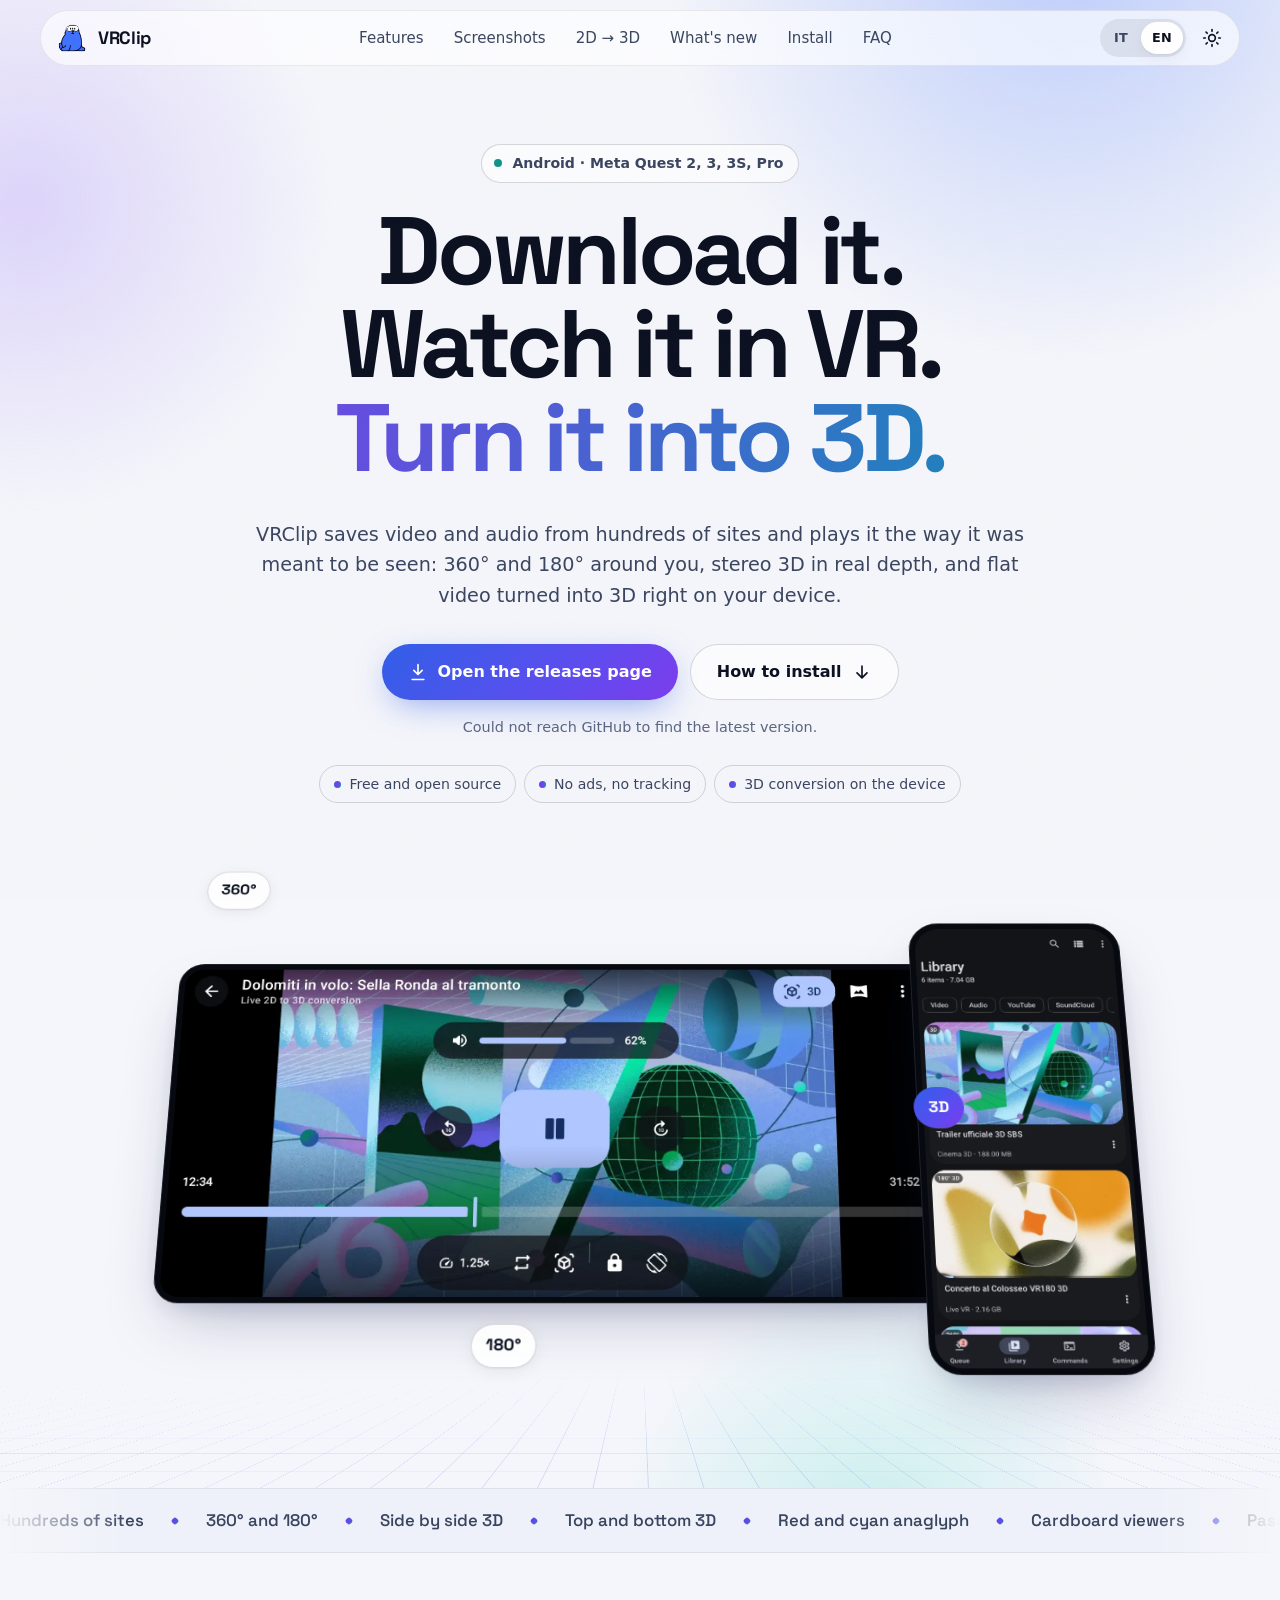
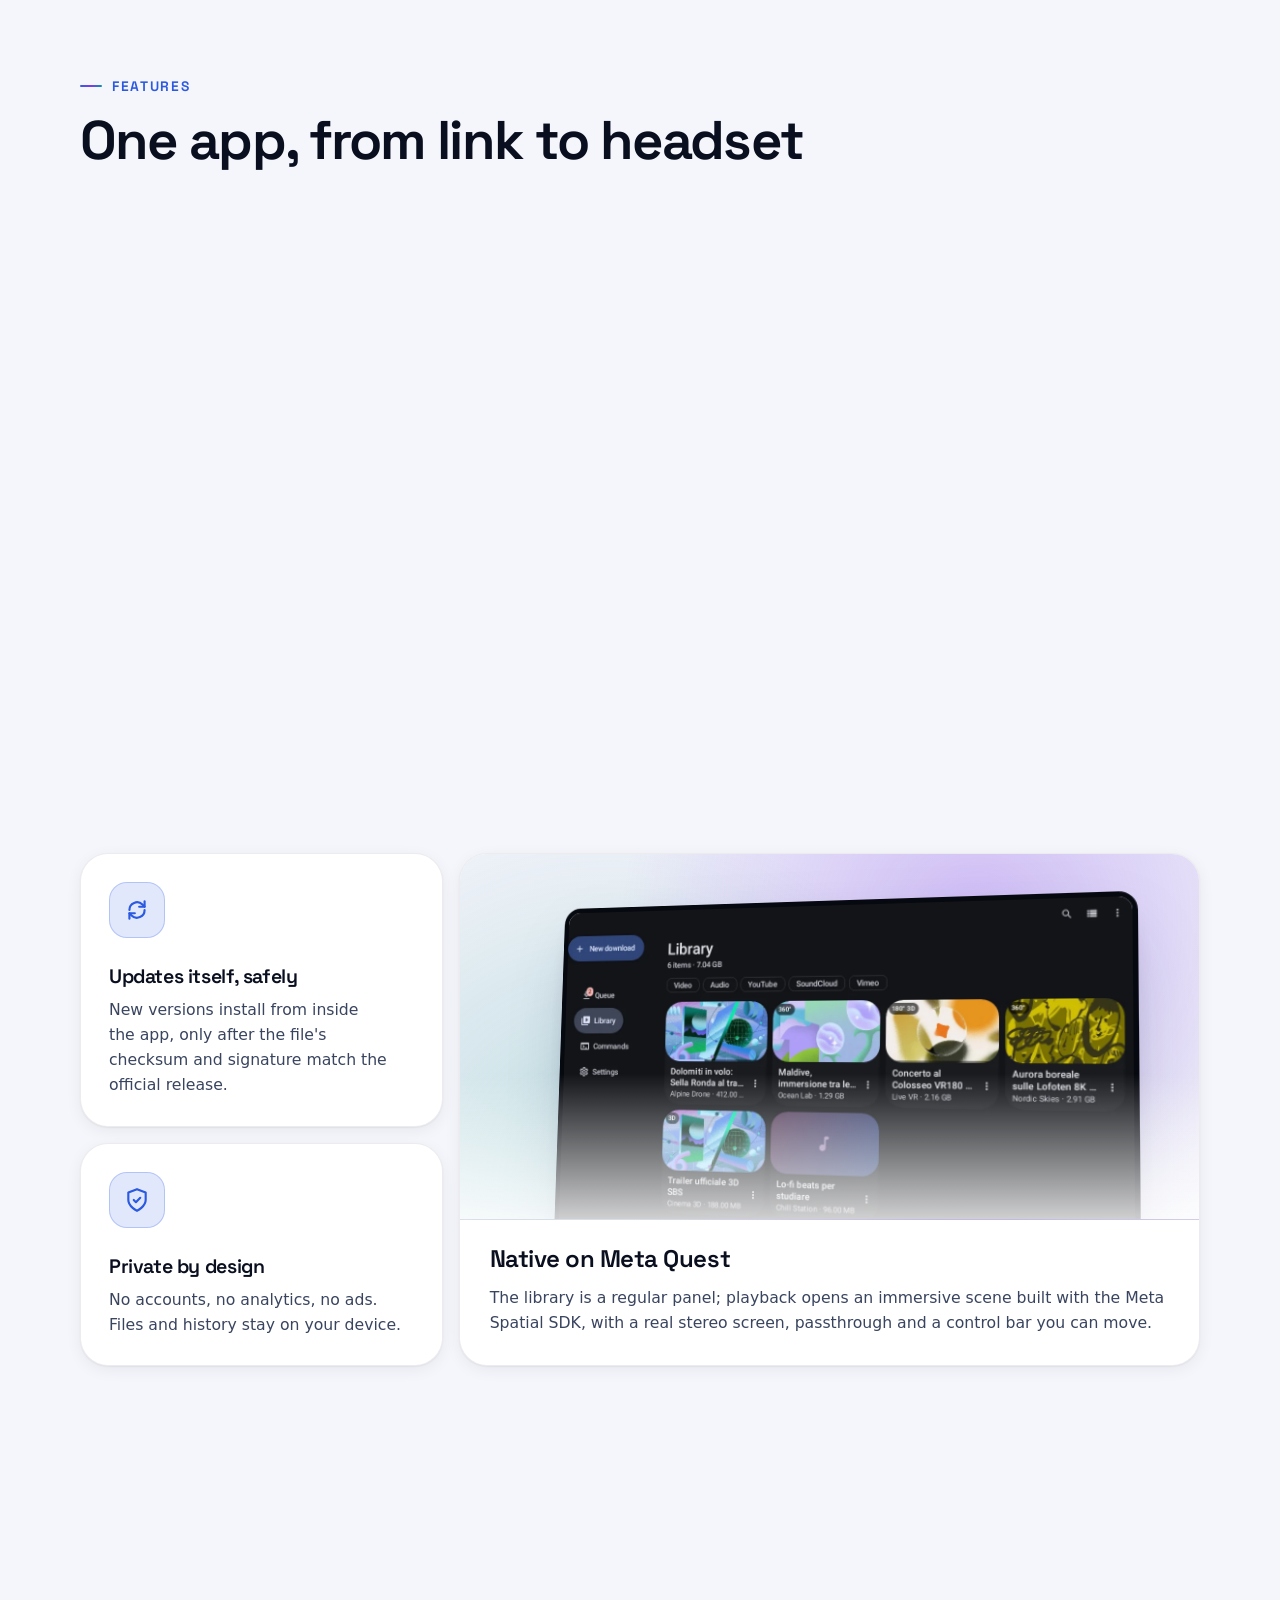
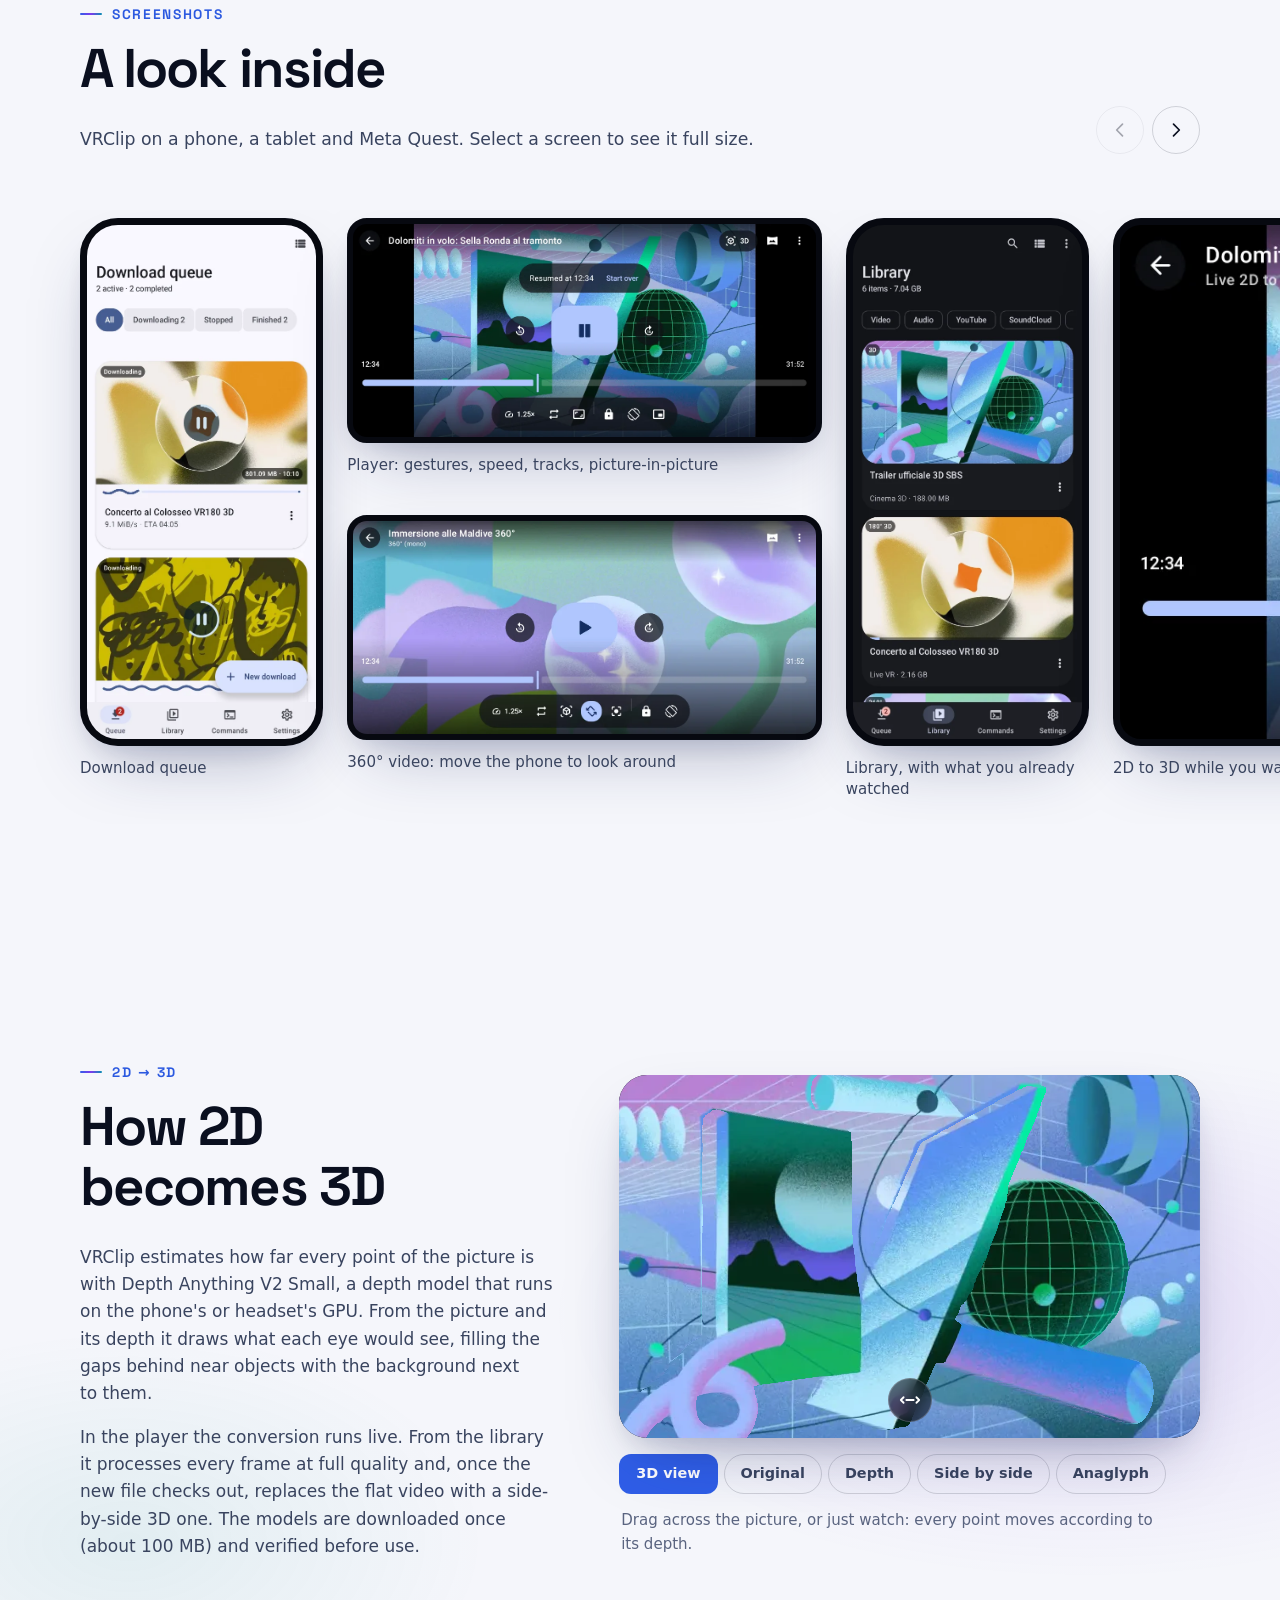
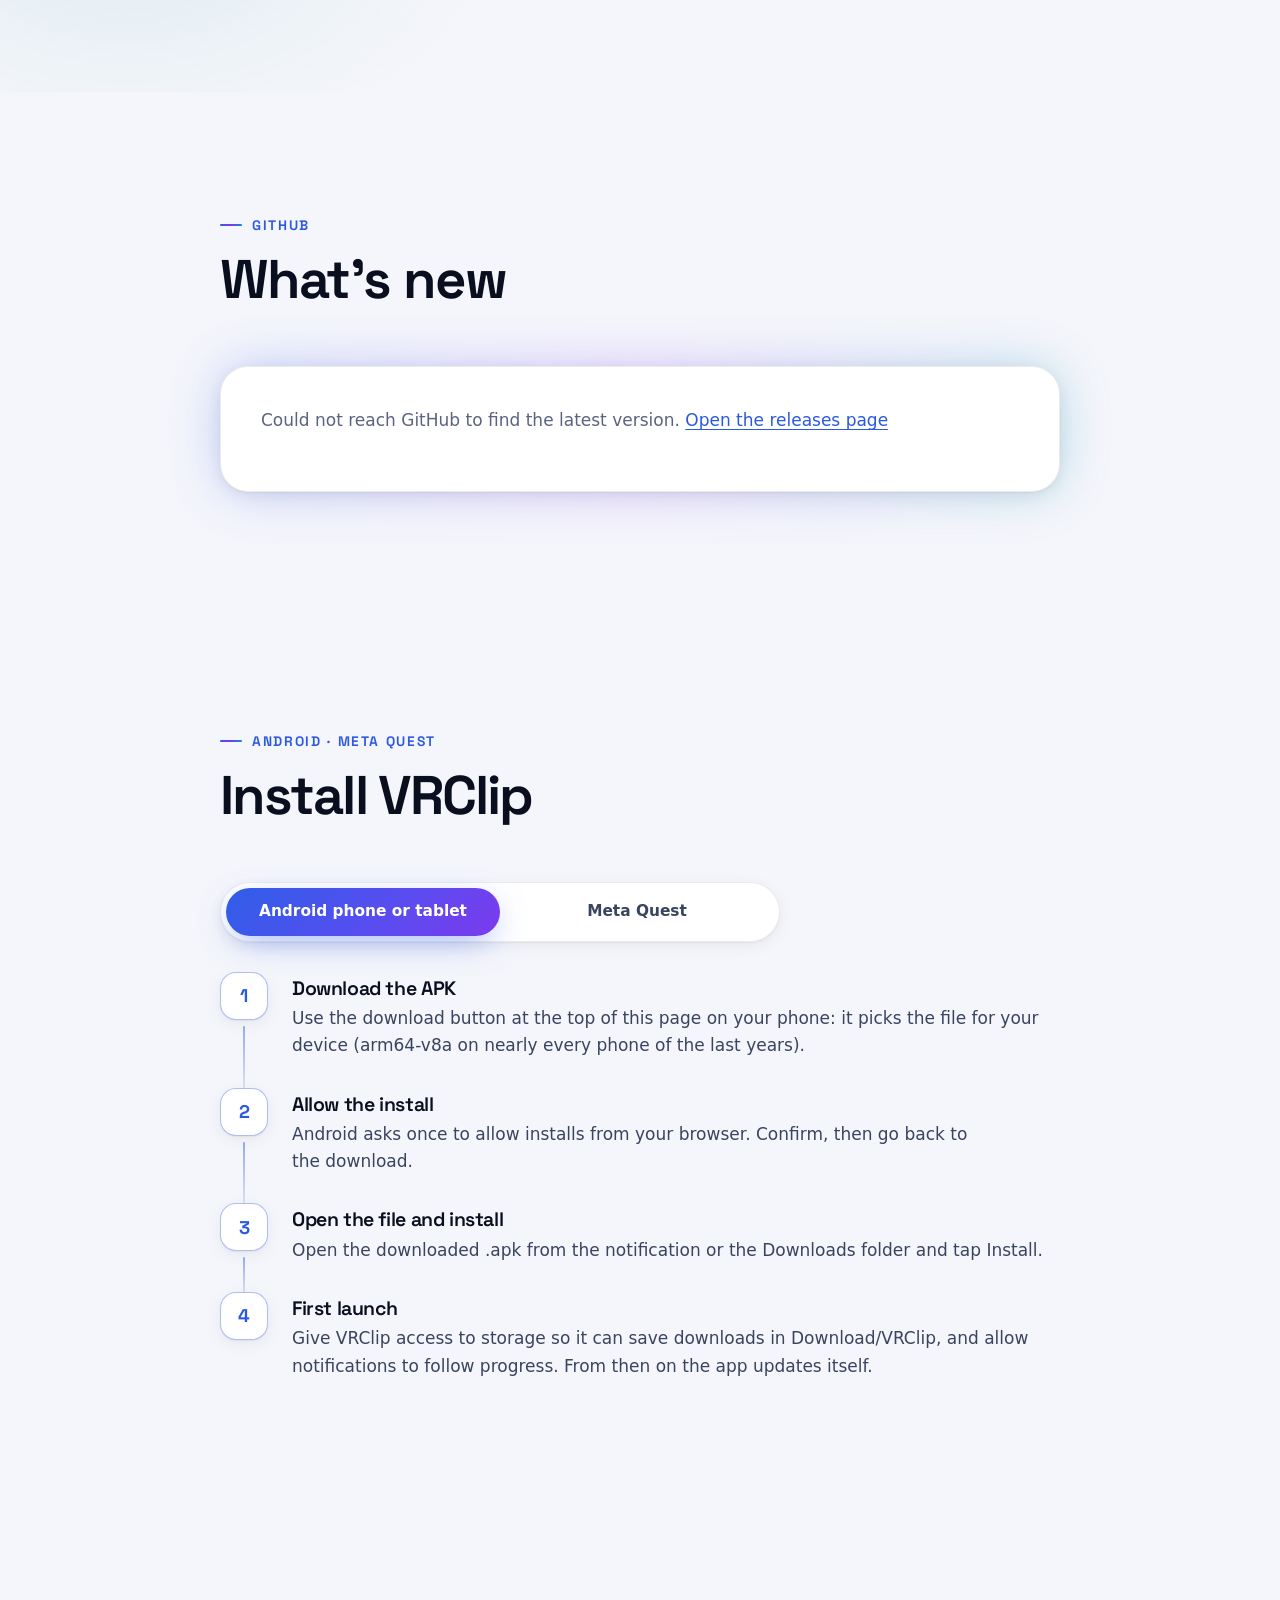
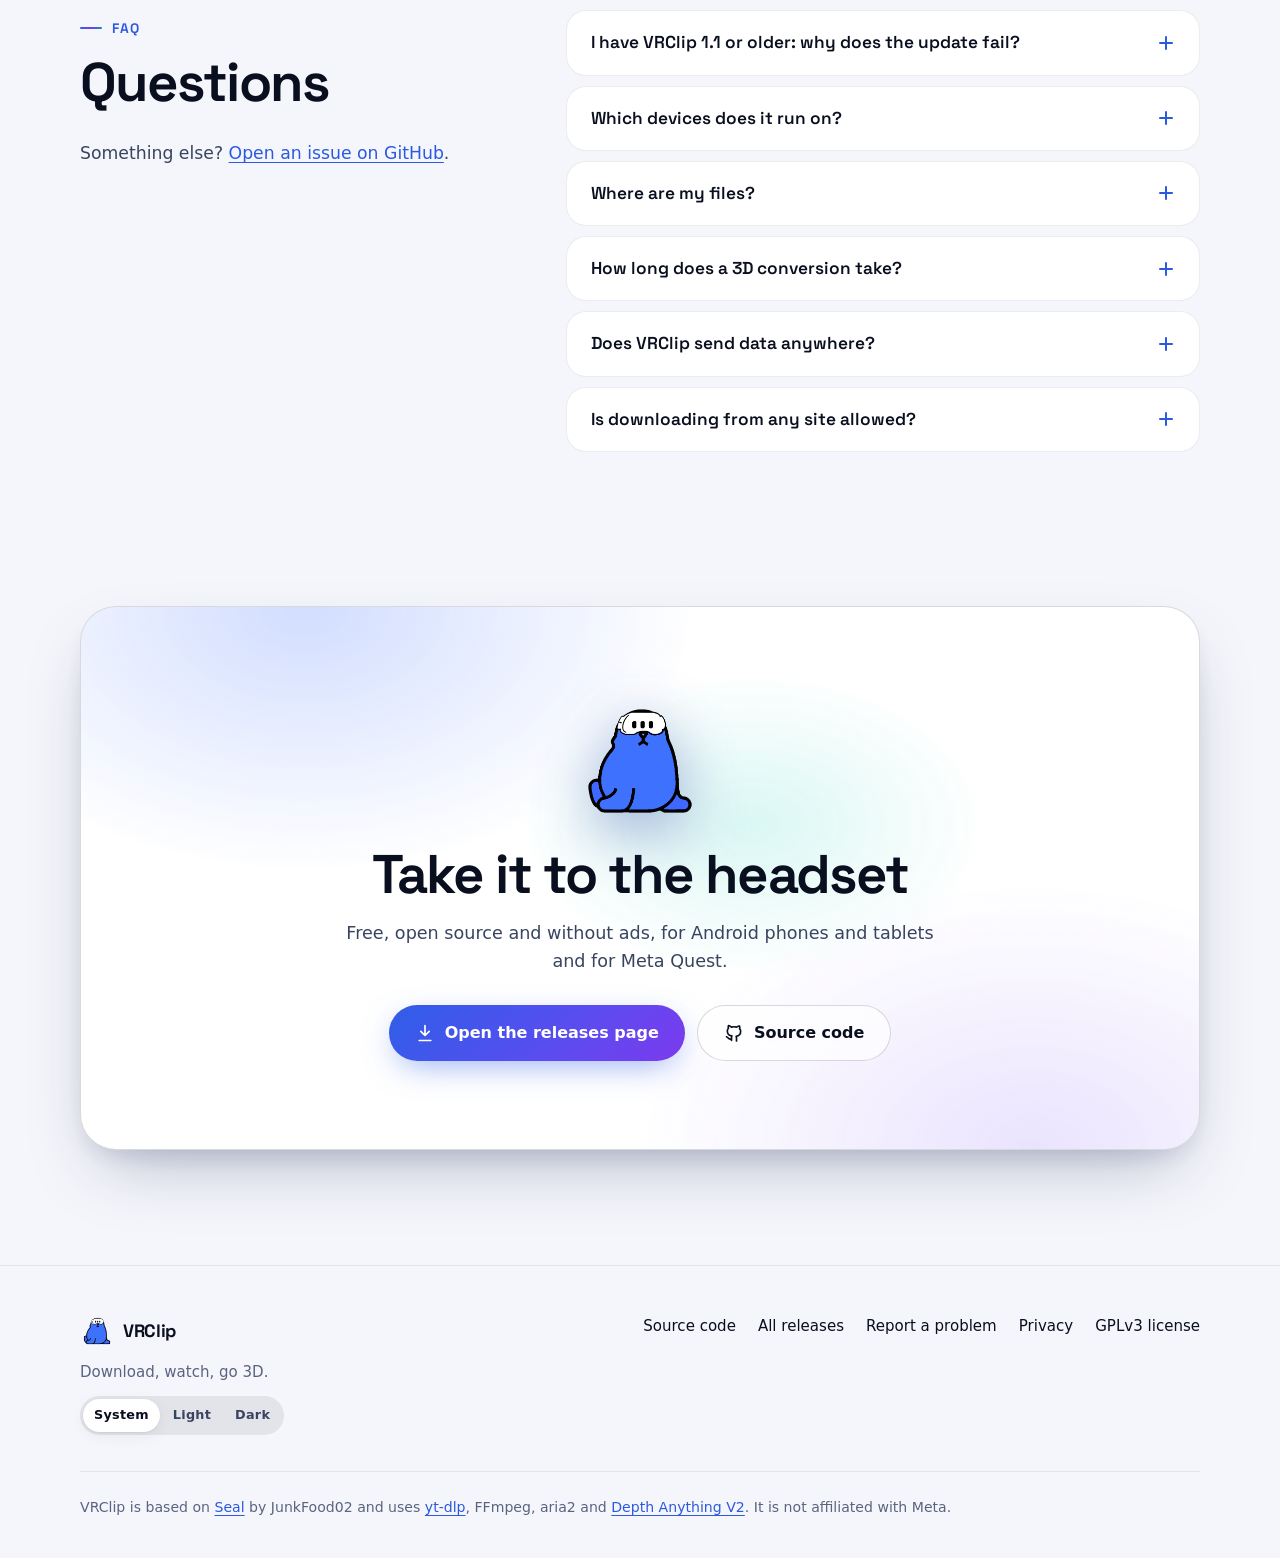
==== commit 7e41c65e: "feat(3d): GPU depth models, smoother live 3D and parallax without glasses - Build Depth Anything V2 " ====
--- a/docs/index.html
+++ b/docs/index.html
@@ -226,7 +226,7 @@
         <p class="kicker">2D → 3D</p>
         <h2 id="depth-title" data-i18n="depth.title">How 2D becomes 3D</h2>
         <p data-i18n="depth.p1">VRClip estimates how far every point of the picture is with Depth Anything V2 Small, a depth model that runs on the phone's or headset's GPU. From the picture and its depth it draws what each eye would see, filling the gaps behind near objects with the background next to them.</p>
-        <p data-i18n="depth.p2">In the player the conversion runs live. From the library it processes every frame at full quality and, once the new file checks out, replaces the flat video with a side-by-side 3D one. The model is downloaded once (about 90 MB) and verified before use.</p>
+        <p data-i18n="depth.p2">In the player the conversion runs live. From the library it processes every frame at full quality and, once the new file checks out, replaces the flat video with a side-by-side 3D one. The models are downloaded once (about 100 MB) and verified before use.</p>
       </div>
       <div class="depth-demo reveal" style="--d: 1">
         <div class="depth-stage" id="depth-stage" data-mode="live">
@@ -315,7 +315,7 @@
         <details><summary data-i18n="faq2.q">Which devices does it run on?</summary><p data-i18n="faq2.a">Android 9 or newer on phones and tablets (ARM and x86), and Meta Quest 2, 3, 3S and Pro.</p></details>
         <details><summary data-i18n="faq3.q">Where are my files?</summary><p data-i18n="faq3.a">In Download/VRClip on the device, or in the folder you choose in the settings.</p></details>
         <details><summary data-i18n="faq4.q">How long does a 3D conversion take?</summary><p data-i18n="faq4.a">It depends on the device's GPU and the video's length and resolution: it processes every frame, so expect it to take longer than the video itself on most phones. It keeps running with the screen off and shows its progress in a notification; the original stays untouched until the 3D file is complete.</p></details>
-        <details><summary data-i18n="faq5.q">Does VRClip send data anywhere?</summary><p data-i18n-html="faq5.a">No. It connects only to the sites you download from, to GitHub for updates and, if you use 2D to 3D, once to download the depth model from Qualcomm AI Hub's public server (or, if that fails, from VRClip's GitHub releases). See the <a href="privacy.html">privacy policy</a>.</p></details>
+        <details><summary data-i18n="faq5.q">Does VRClip send data anywhere?</summary><p data-i18n-html="faq5.a">No. It connects only to the sites you download from, to GitHub for updates and, if you use 2D to 3D, once to GitHub to download the depth models. See the <a href="privacy.html">privacy policy</a>.</p></details>
         <details><summary data-i18n="faq6.q">Is downloading from any site allowed?</summary><p data-i18n="faq6.a">VRClip is a tool: respect the terms of the sites you use and the copyright of what you download.</p></details>
       </div>
     </div>
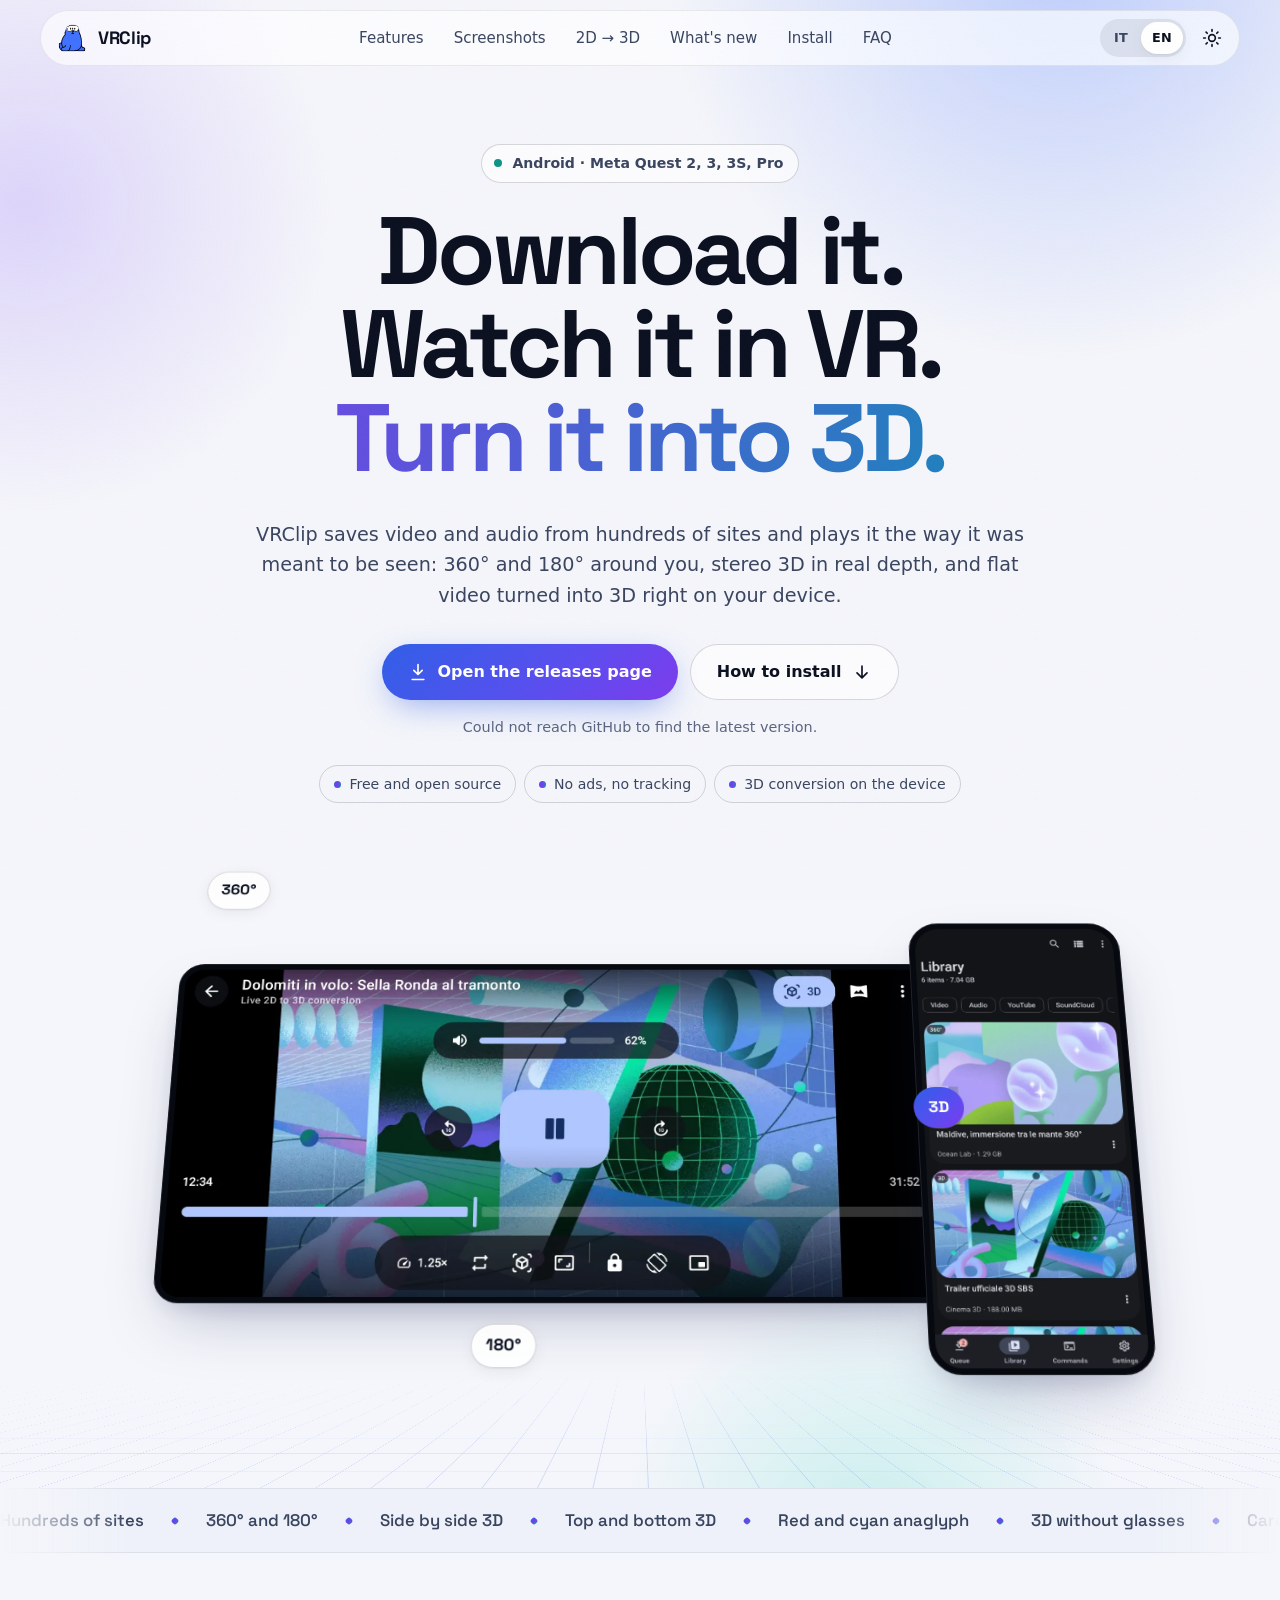
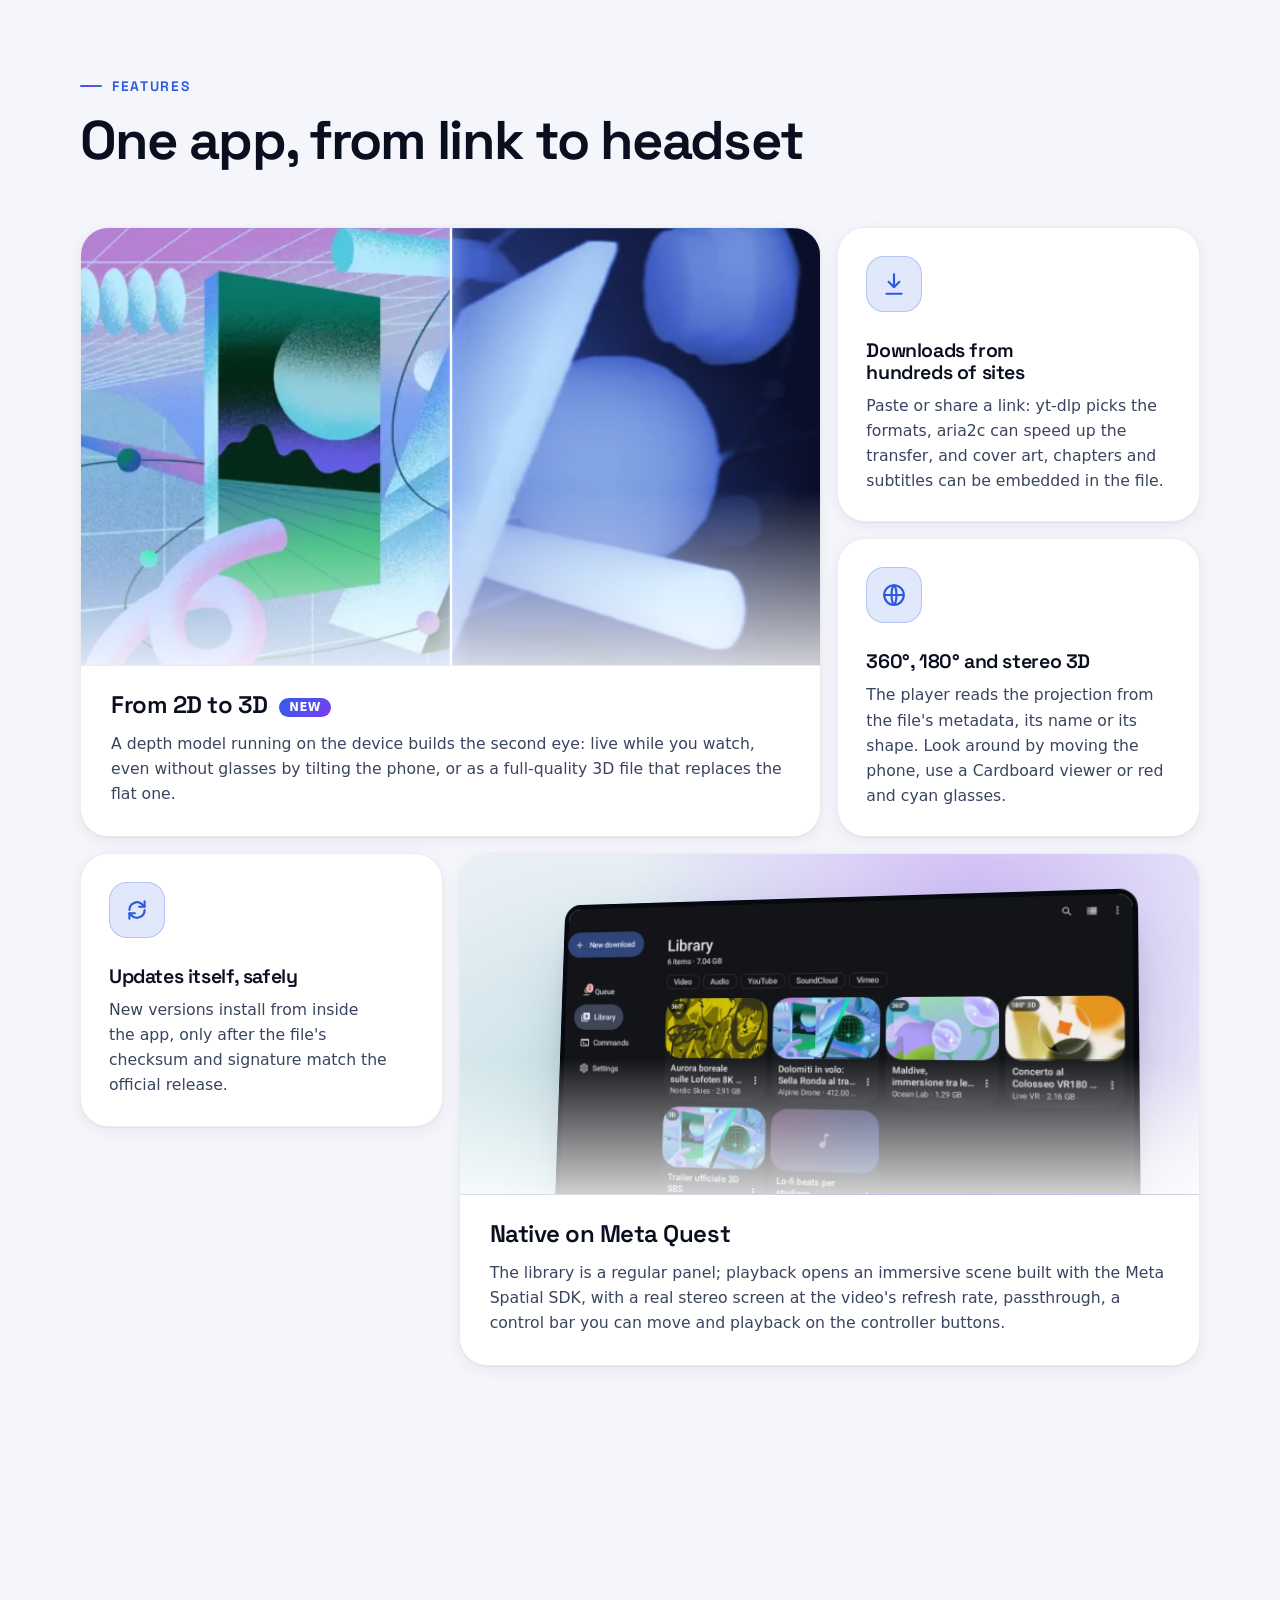
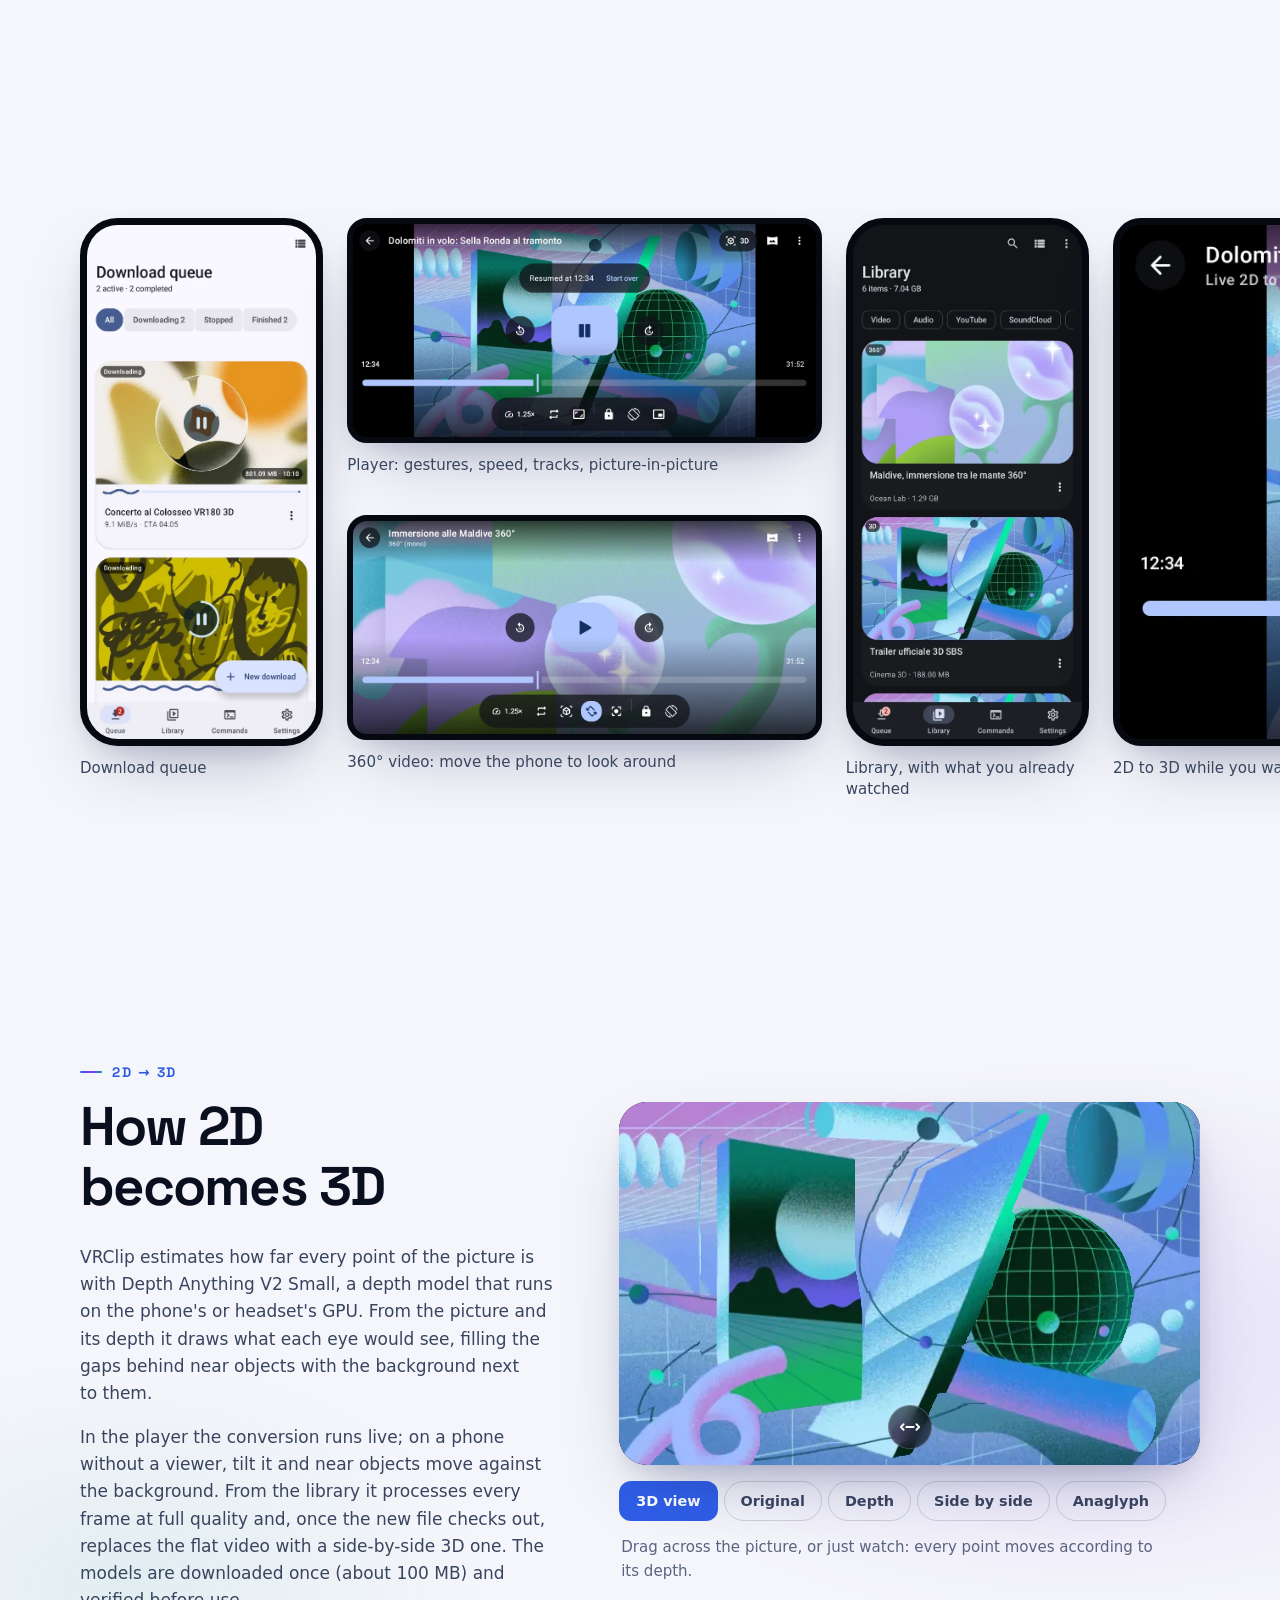
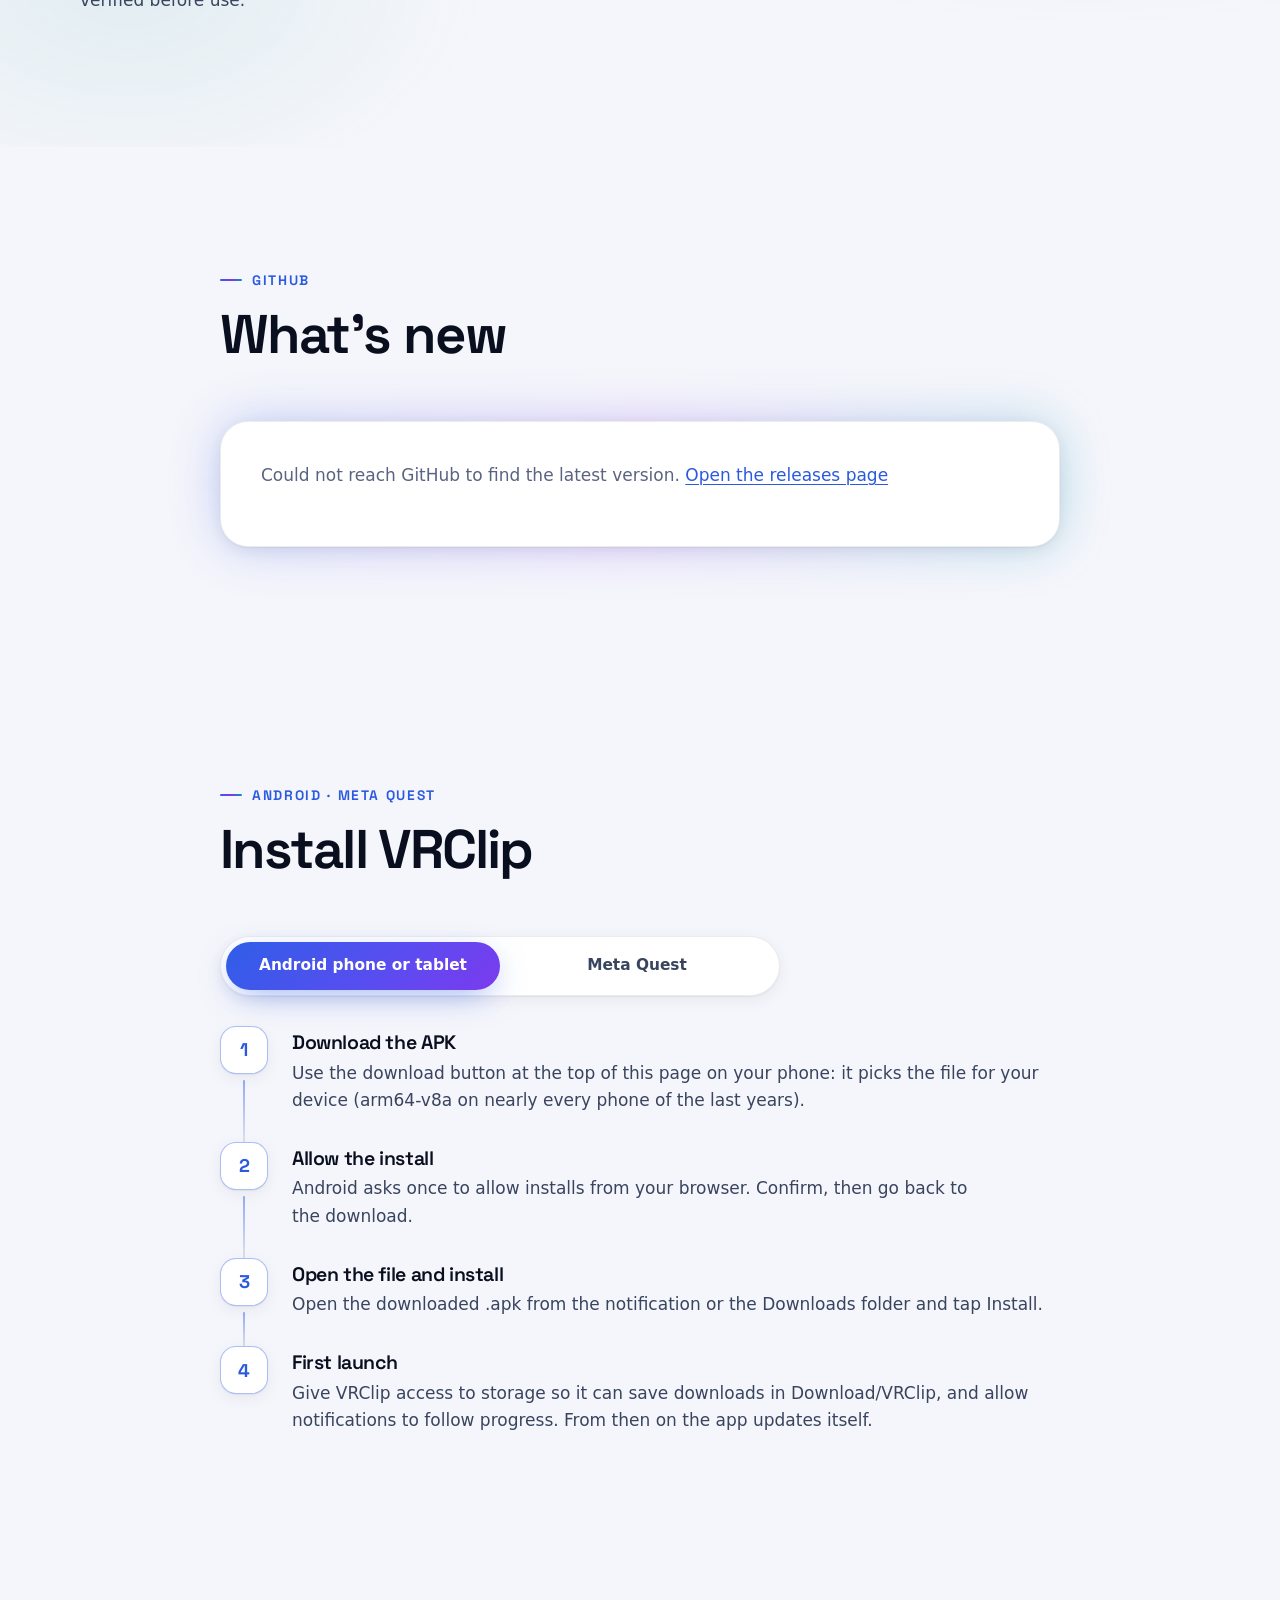
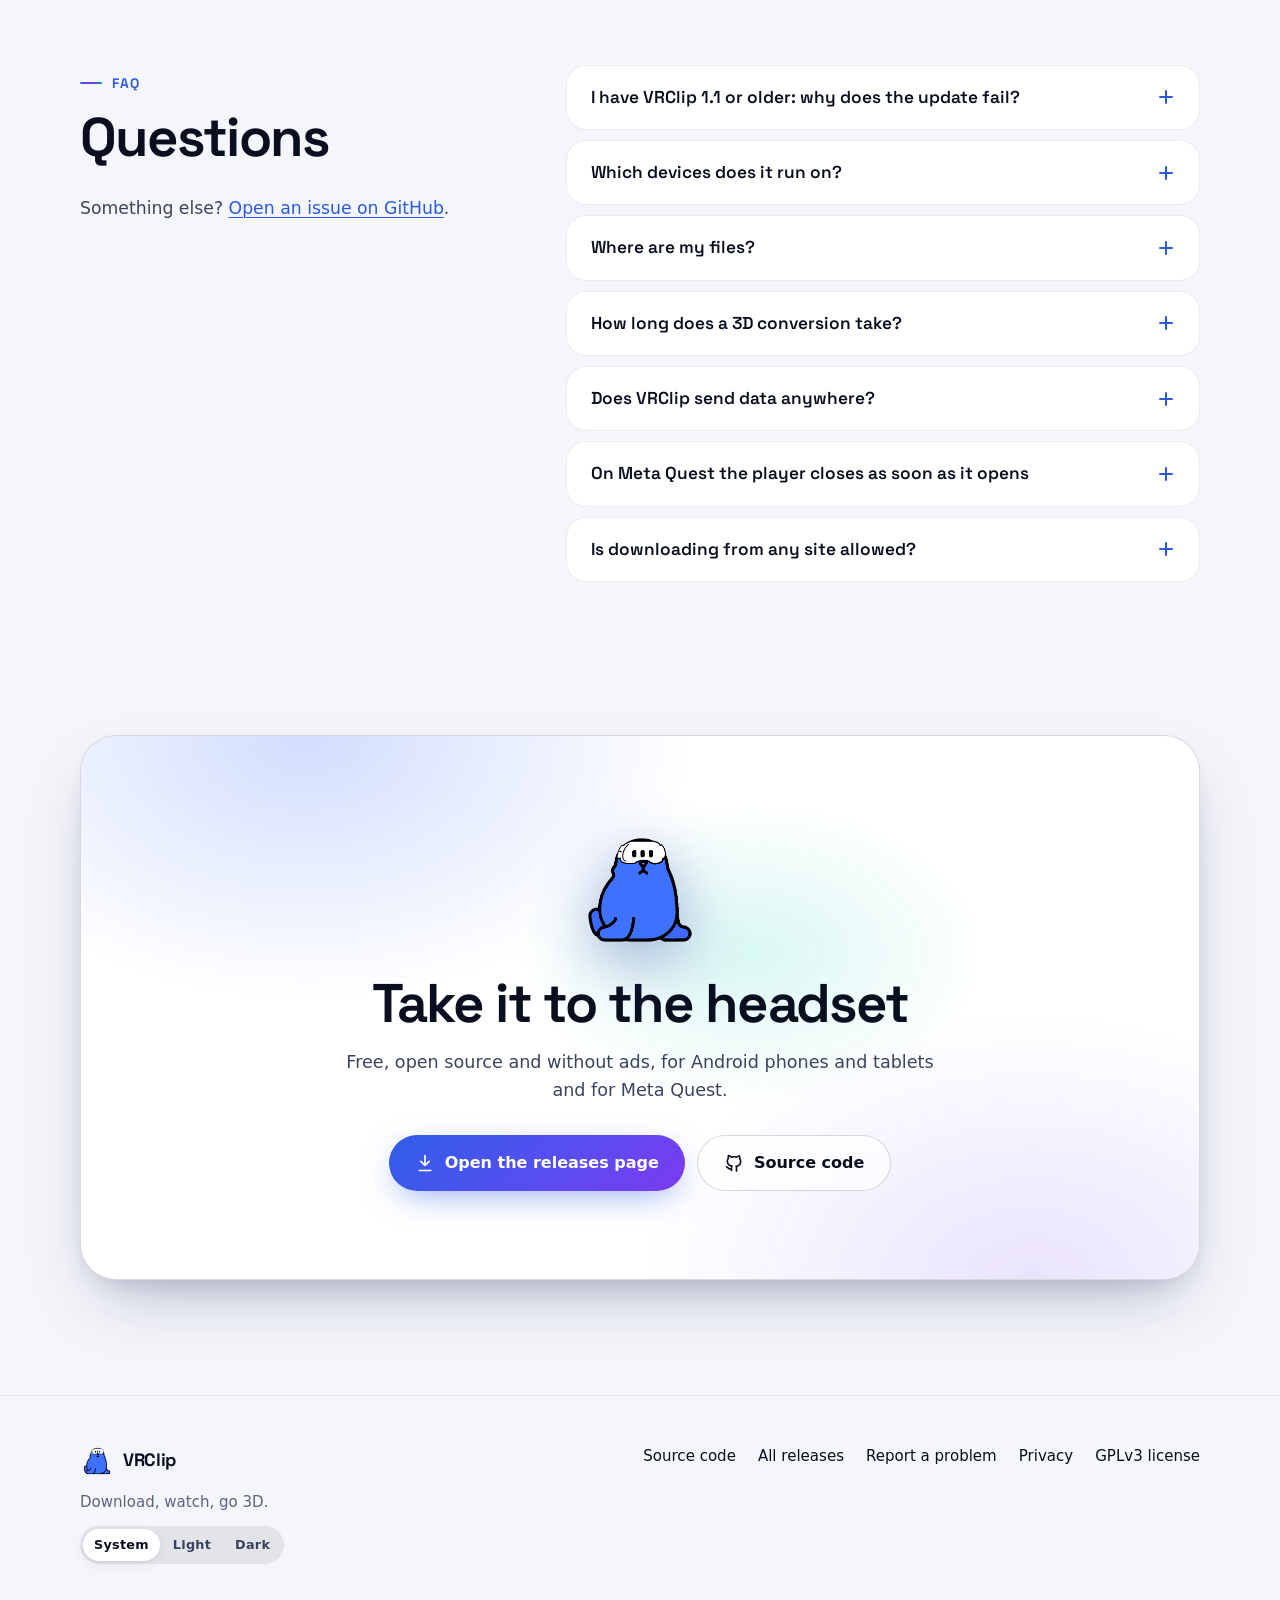
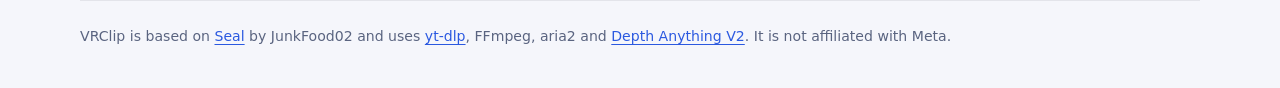
==== commit 06cc3c82: "docs: 1.4.0 release notes, new screenshots and 2D to 3D demo, Quest controls - Screenshots of this v" ====
--- a/docs/index.html
+++ b/docs/index.html
@@ -119,6 +119,7 @@
       <li data-i18n="mq.3">Side by side 3D</li>
       <li data-i18n="mq.4">Top and bottom 3D</li>
       <li data-i18n="mq.5">Red and cyan anaglyph</li>
+      <li data-i18n="mq.10">3D without glasses</li>
       <li data-i18n="mq.6">Cardboard viewers</li>
       <li data-i18n="mq.7">Passthrough</li>
       <li data-i18n="mq.8">Picture-in-picture</li>
@@ -131,6 +132,7 @@
       <li data-i18n="mq.3">Side by side 3D</li>
       <li data-i18n="mq.4">Top and bottom 3D</li>
       <li data-i18n="mq.5">Red and cyan anaglyph</li>
+      <li data-i18n="mq.10">3D without glasses</li>
       <li data-i18n="mq.6">Cardboard viewers</li>
       <li data-i18n="mq.7">Passthrough</li>
       <li data-i18n="mq.8">Picture-in-picture</li>
@@ -154,7 +156,7 @@
           </div>
           <div class="tile-copy">
             <h3><span data-i18n="f3.t">From 2D to 3D</span> <span class="tag" data-i18n="tag.new">New</span></h3>
-            <p data-i18n="f3.d">A depth model running on the device builds the second eye: live while you watch, or as a full-quality 3D file that replaces the flat one.</p>
+            <p data-i18n="f3.d">A depth model running on the device builds the second eye: live while you watch, even without glasses by tilting the phone, or as a full-quality 3D file that replaces the flat one.</p>
           </div>
         </article>
         <article class="tile reveal" style="--d: 1">
@@ -173,7 +175,7 @@
           </div>
           <div class="tile-copy">
             <h3 data-i18n="f4.t">Native on Meta Quest</h3>
-            <p data-i18n="f4.d">The library is a regular panel; playback opens an immersive scene built with the Meta Spatial SDK, with a real stereo screen, passthrough and a control bar you can move.</p>
+            <p data-i18n="f4.d">The library is a regular panel; playback opens an immersive scene built with the Meta Spatial SDK, with a real stereo screen at the video's refresh rate, passthrough, a control bar you can move and playback on the controller buttons.</p>
           </div>
         </article>
         <article class="tile reveal" style="--d: 1">
@@ -226,7 +228,7 @@
         <p class="kicker">2D → 3D</p>
         <h2 id="depth-title" data-i18n="depth.title">How 2D becomes 3D</h2>
         <p data-i18n="depth.p1">VRClip estimates how far every point of the picture is with Depth Anything V2 Small, a depth model that runs on the phone's or headset's GPU. From the picture and its depth it draws what each eye would see, filling the gaps behind near objects with the background next to them.</p>
-        <p data-i18n="depth.p2">In the player the conversion runs live. From the library it processes every frame at full quality and, once the new file checks out, replaces the flat video with a side-by-side 3D one. The models are downloaded once (about 100 MB) and verified before use.</p>
+        <p data-i18n="depth.p2">In the player the conversion runs live; on a phone without a viewer, tilt it and near objects move against the background. From the library it processes every frame at full quality and, once the new file checks out, replaces the flat video with a side-by-side 3D one. The models are downloaded once (about 100 MB) and verified before use.</p>
       </div>
       <div class="depth-demo reveal" style="--d: 1">
         <div class="depth-stage" id="depth-stage" data-mode="live">
@@ -295,7 +297,7 @@
           <li><h3 data-i18n="q2.t">Get the APK</h3><p data-i18n="q2.d">On a computer or phone, download the universal or arm64-v8a APK from this page (the button offers the right one).</p></li>
           <li><h3 data-i18n="q3.t">Install it on the headset</h3><p data-i18n-html="q3.d">Connect the headset to a computer with a USB-C cable, accept "Allow USB debugging" inside the headset, then install with SideQuest (drag the APK onto it) or from a terminal with <code>adb install -r VRClip.apk</code>. Recent Horizon OS versions can also install an APK opened from the Files app in the headset; if yours offers it, the cable is not needed.</p></li>
           <li><h3 data-i18n="q4.t">Open VRClip</h3><p data-i18n="q4.d">In the headset open the app library and pick the Unknown sources filter (on some versions "Apps from unknown sources"). VRClip opens as a panel like any Horizon OS app.</p></li>
-          <li><h3 data-i18n="q5.t">Download and watch</h3><p data-i18n="q5.d">Paste a link, or share one to VRClip from another app. When the download is done, open it from the Library: the player puts a large screen in front of you, or wraps 360° and 180° video around you. The control bar below the video has play, seek, 3D, projection, passthrough and recenter.</p></li>
+          <li><h3 data-i18n="q5.t">Download and watch</h3><p data-i18n="q5.d">Paste a link, or share one to VRClip from another app. When the download is done, open it from the Library: the player puts a large screen in front of you, or wraps 360° and 180° video around you. The control bar below the video has play, seek, 3D, projection, passthrough and recenter. The controllers work too: A or X plays and pauses, a thumbstick pushed left or right jumps 10 seconds, B or Y brings the screen back in front of you.</p></li>
           <li><h3 data-i18n="q6.t">Turn flat video into 3D</h3><p data-i18n="q6.d">Press 3D on the control bar to convert while you watch, or open the video's details in the Library and choose Convert to 3D to create a permanent 3D file. The first time VRClip downloads the depth model.</p></li>
         </ol>
         <p class="note" data-i18n="q.note">Back leaves the player and brings the Library back. The control bar can be grabbed and moved; Recenter puts the screen and the bar in front of you again.</p>
@@ -316,6 +318,7 @@
         <details><summary data-i18n="faq3.q">Where are my files?</summary><p data-i18n="faq3.a">In Download/VRClip on the device, or in the folder you choose in the settings.</p></details>
         <details><summary data-i18n="faq4.q">How long does a 3D conversion take?</summary><p data-i18n="faq4.a">It depends on the device's GPU and the video's length and resolution: it processes every frame, so expect it to take longer than the video itself on most phones. It keeps running with the screen off and shows its progress in a notification; the original stays untouched until the 3D file is complete.</p></details>
         <details><summary data-i18n="faq5.q">Does VRClip send data anywhere?</summary><p data-i18n-html="faq5.a">No. It connects only to the sites you download from, to GitHub for updates and, if you use 2D to 3D, once to GitHub to download the depth models. See the <a href="privacy.html">privacy policy</a>.</p></details>
+        <details><summary data-i18n="faq7.q">On Meta Quest the player closes as soon as it opens</summary><p data-i18n="faq7.a">That is a bug of VRClip 1.3.0, fixed in 1.4.0. The library still works: open Settings, About and check for updates, or install the new APK as the first time.</p></details>
         <details><summary data-i18n="faq6.q">Is downloading from any site allowed?</summary><p data-i18n="faq6.a">VRClip is a tool: respect the terms of the sites you use and the copyright of what you download.</p></details>
       </div>
     </div>
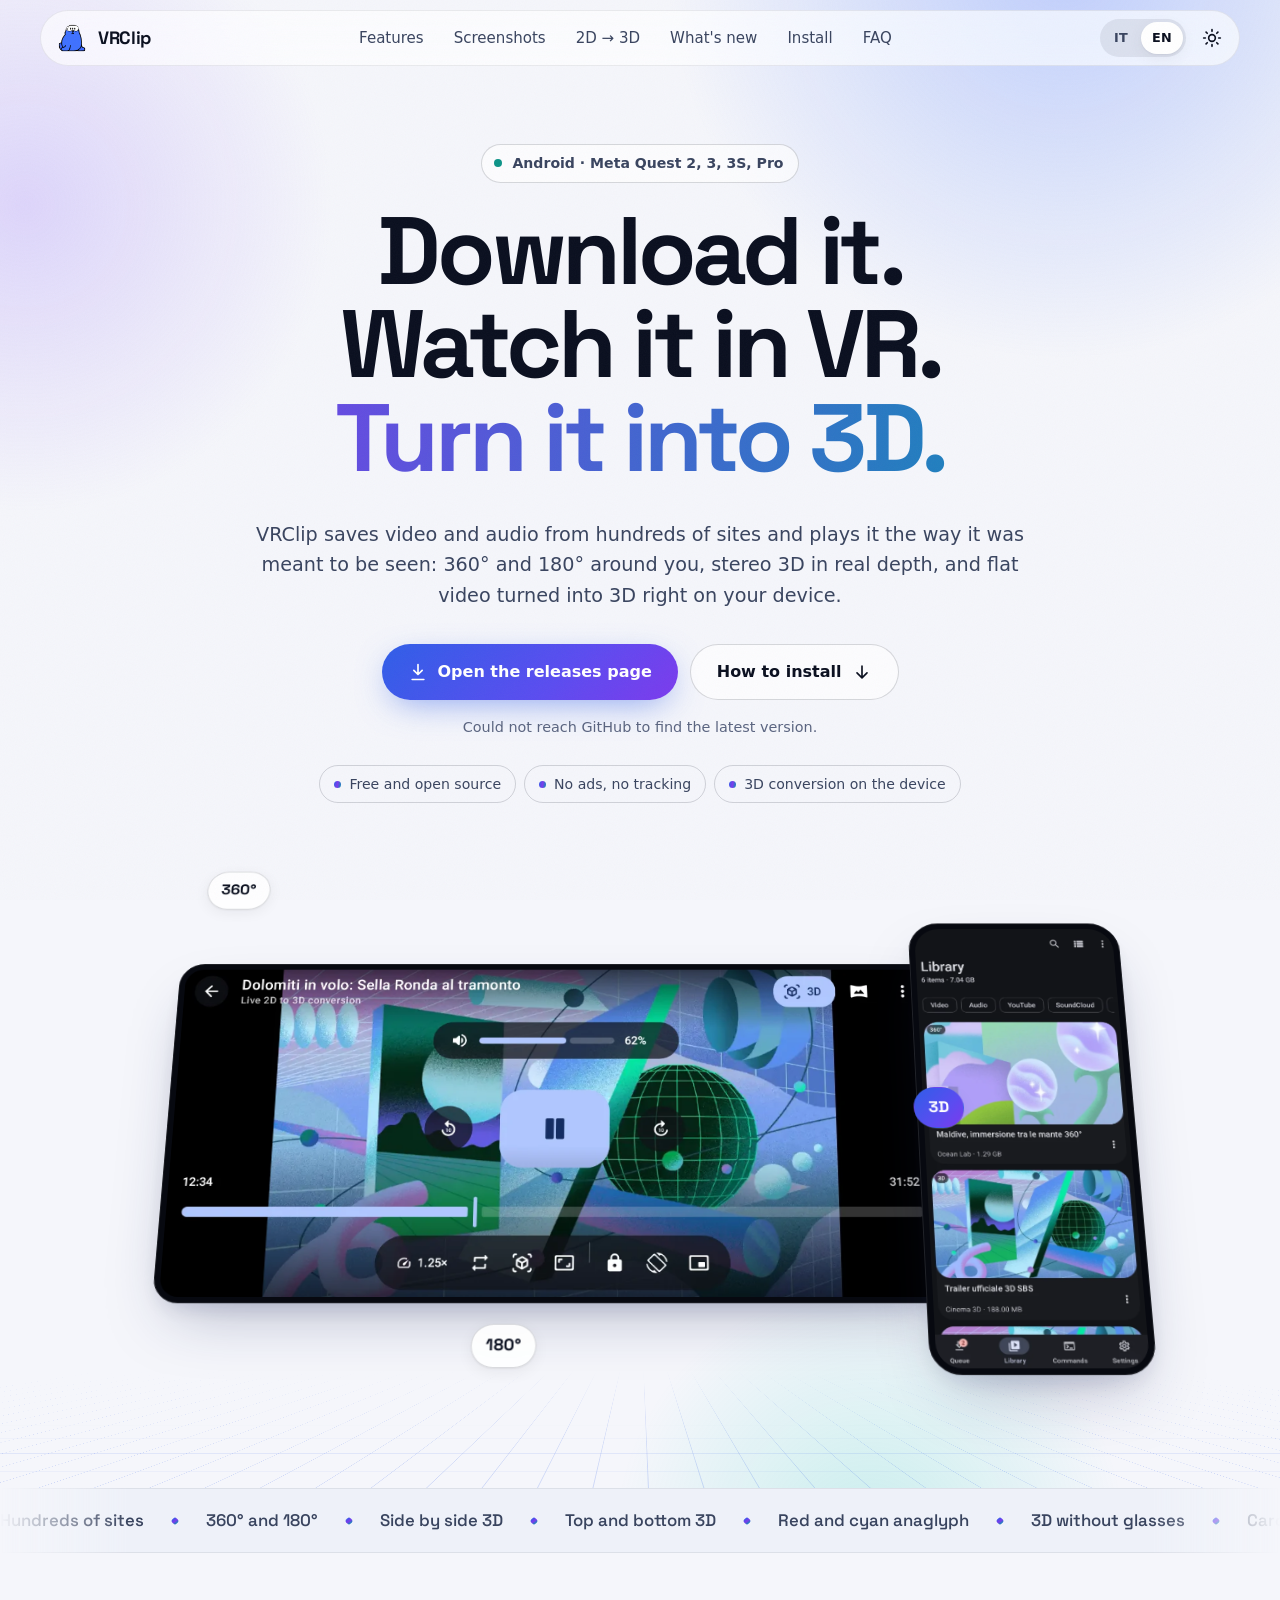
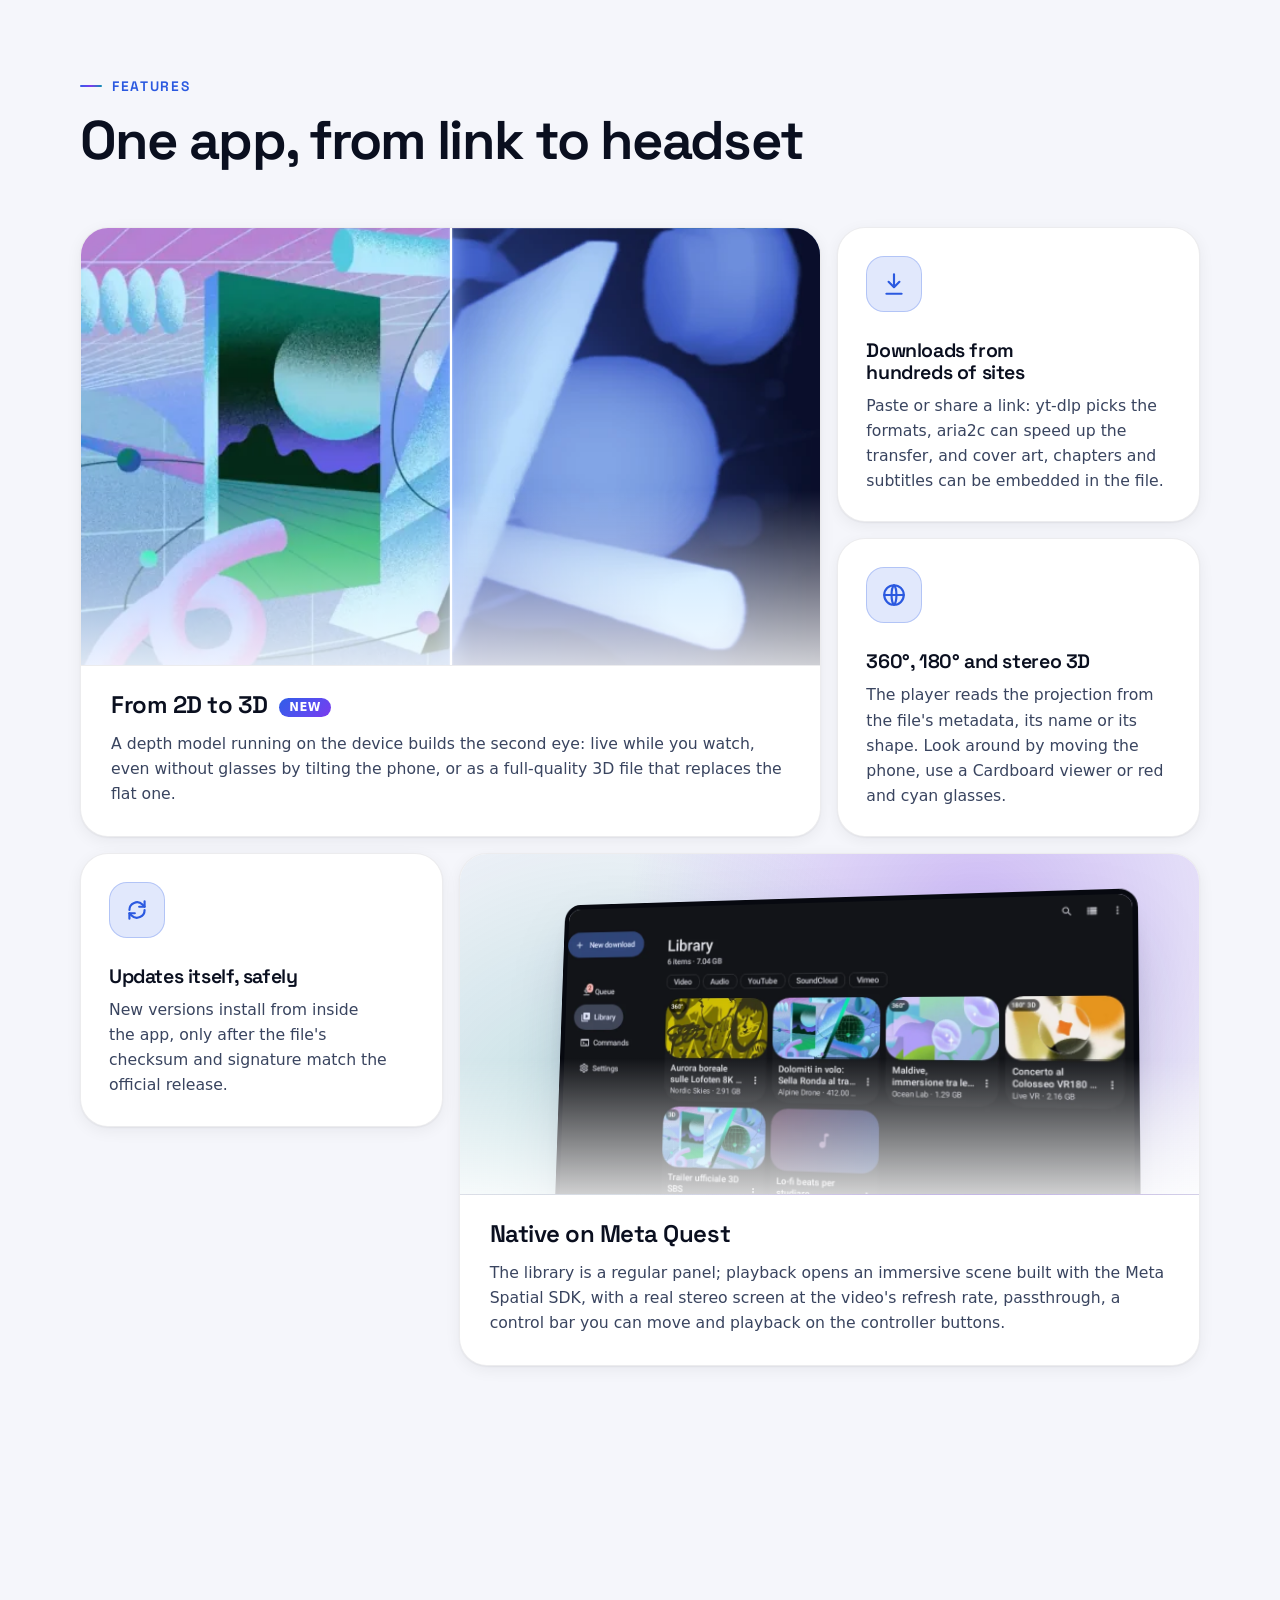
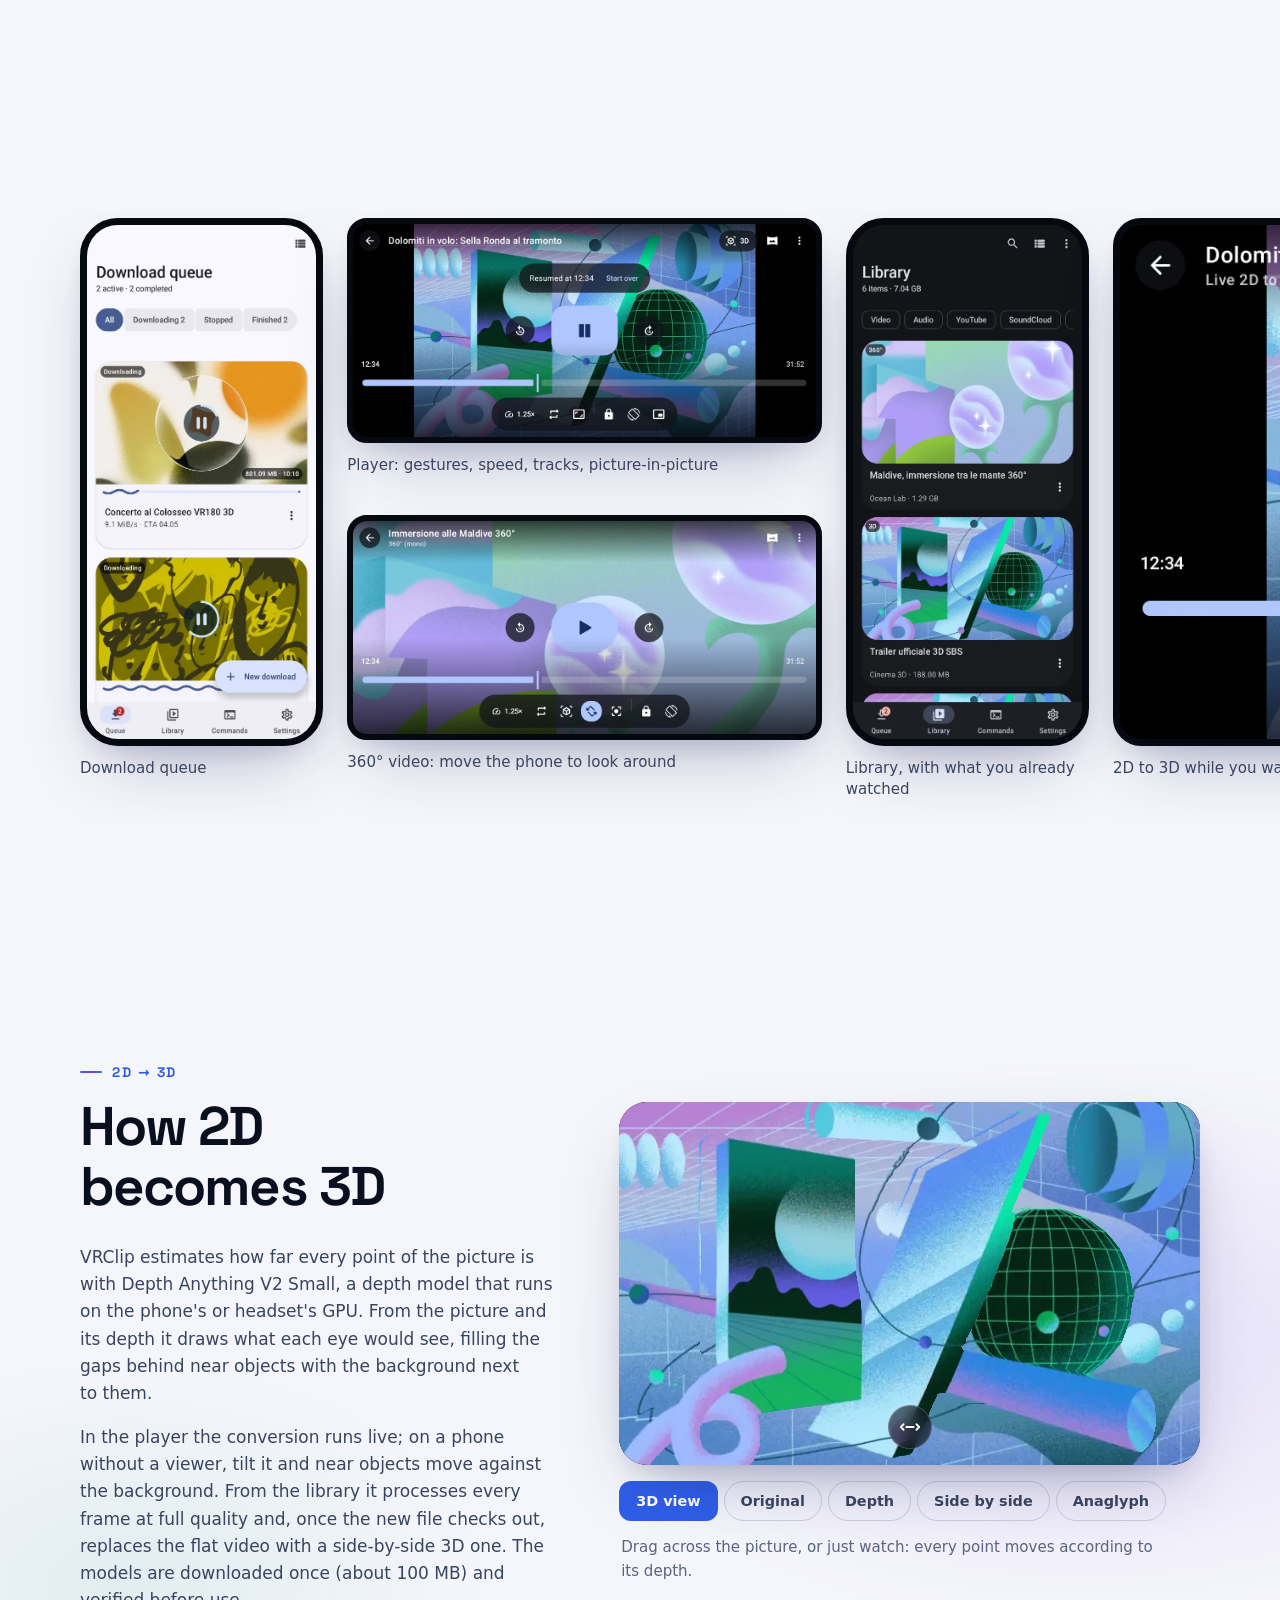
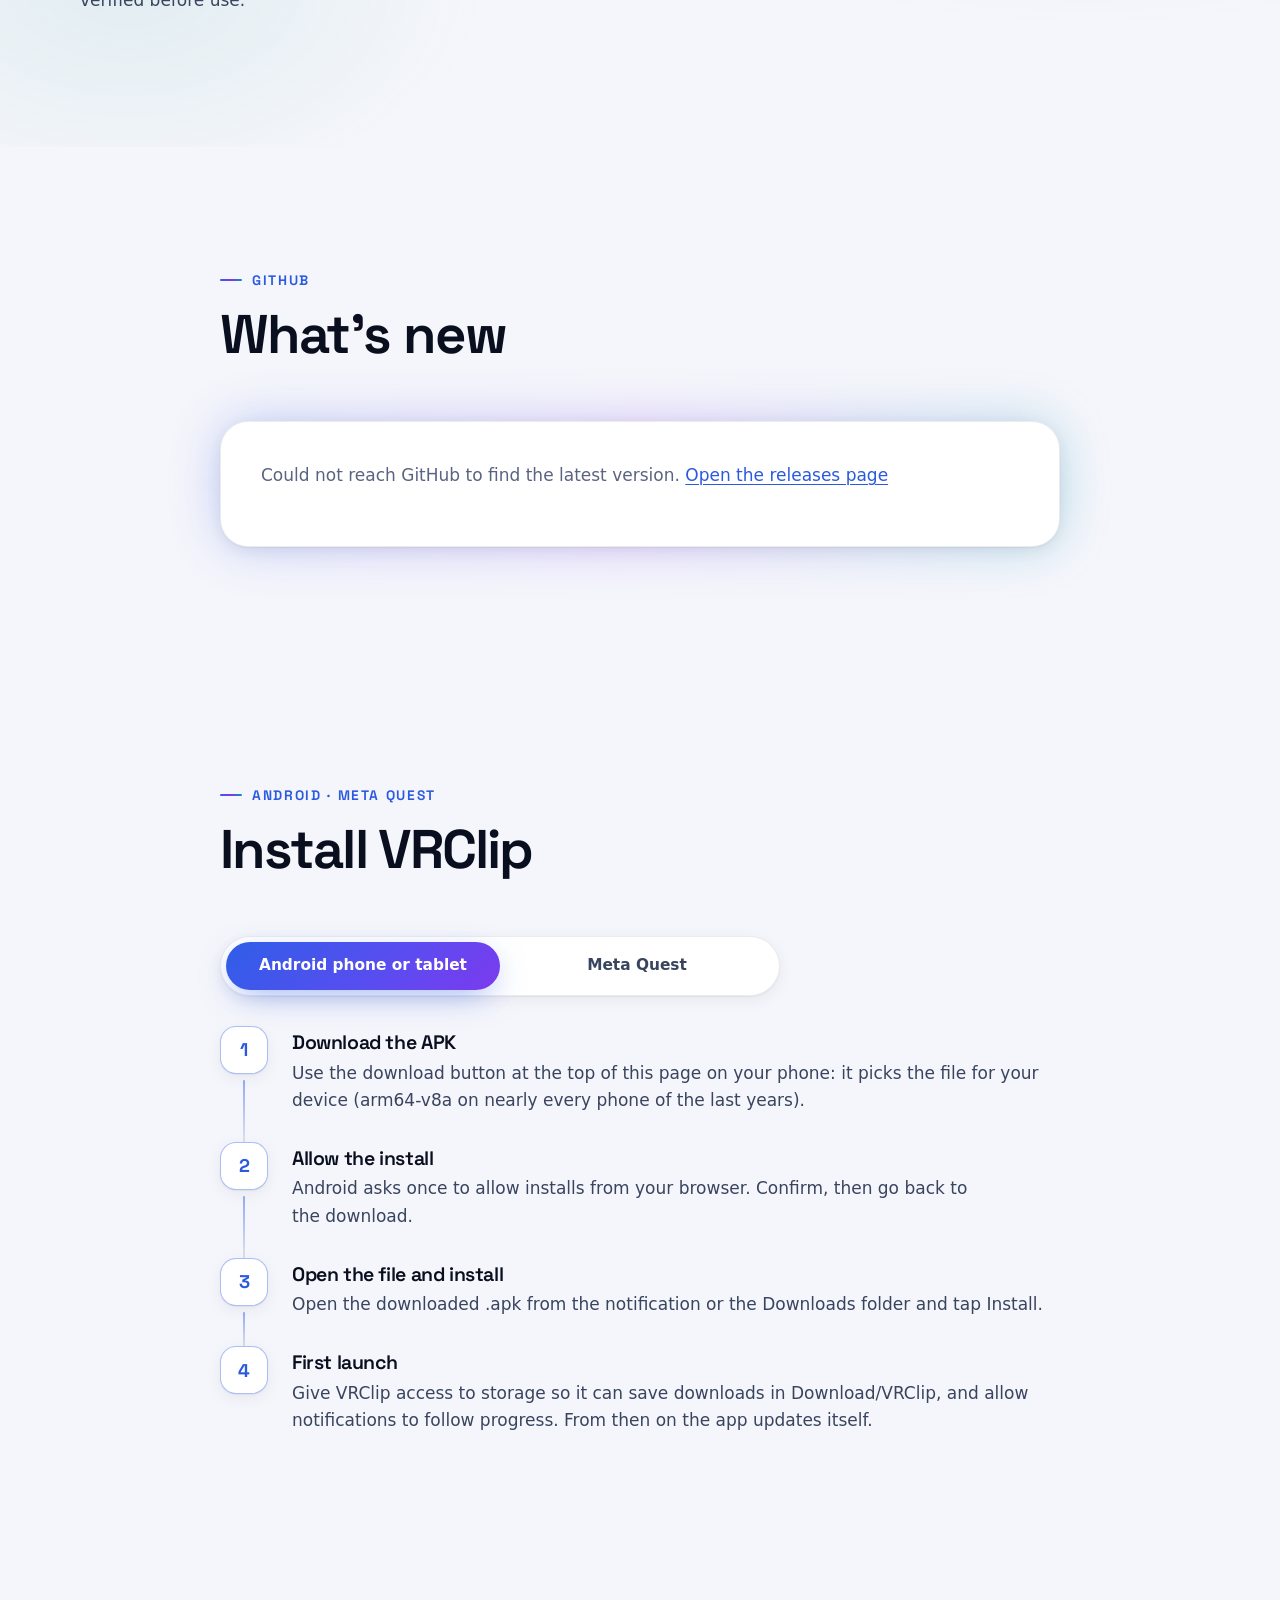
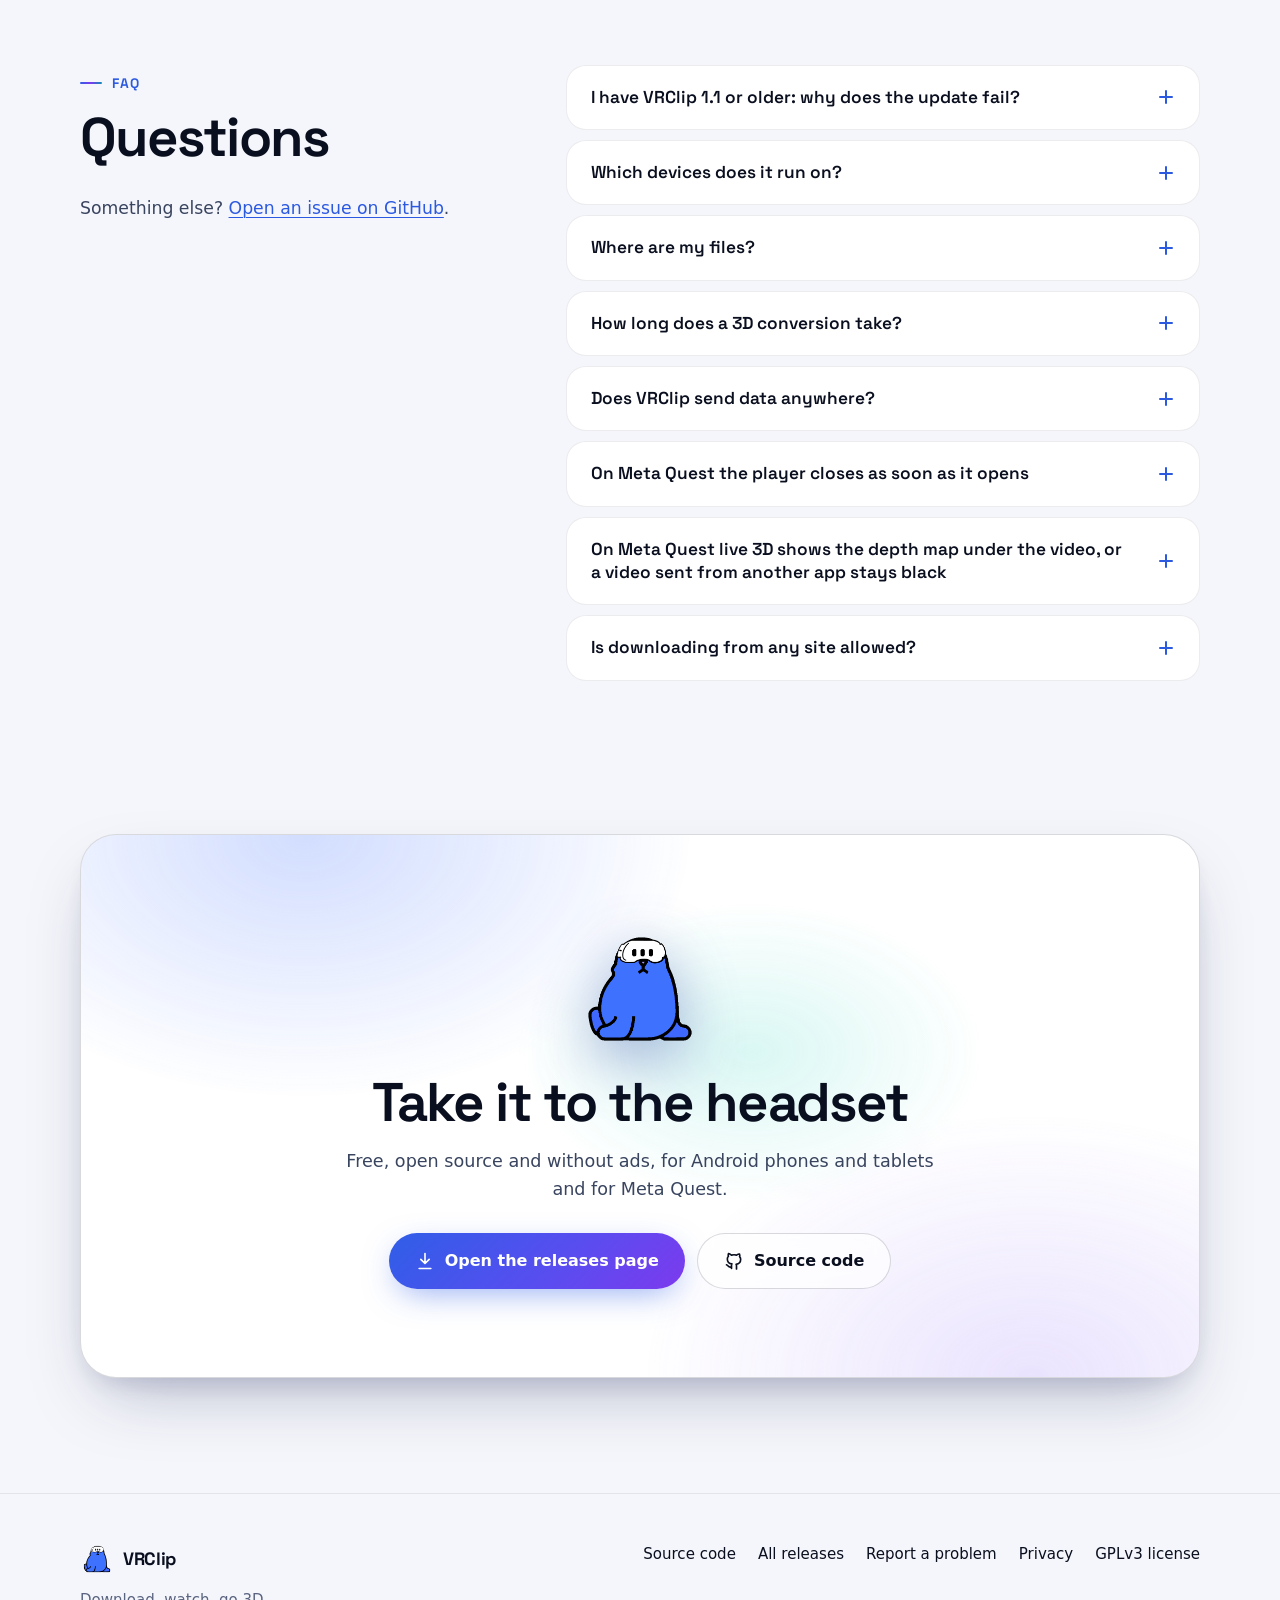
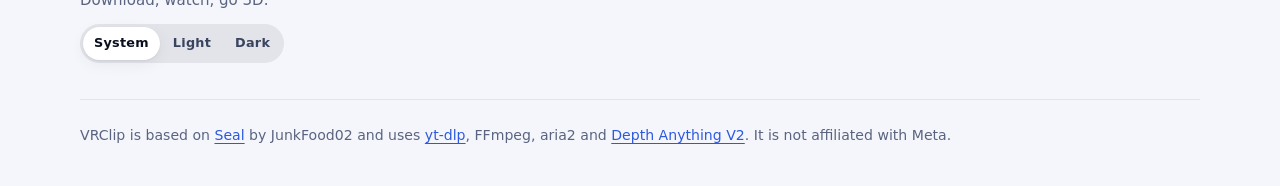
==== commit 1735df78: "docs: 1.4.1 release notes and Quest FAQ Co-Authored-By: Claude Opus 5.5 <noreply@anthropic.com> Clau" ====
--- a/docs/index.html
+++ b/docs/index.html
@@ -297,7 +297,7 @@
           <li><h3 data-i18n="q2.t">Get the APK</h3><p data-i18n="q2.d">On a computer or phone, download the universal or arm64-v8a APK from this page (the button offers the right one).</p></li>
           <li><h3 data-i18n="q3.t">Install it on the headset</h3><p data-i18n-html="q3.d">Connect the headset to a computer with a USB-C cable, accept "Allow USB debugging" inside the headset, then install with SideQuest (drag the APK onto it) or from a terminal with <code>adb install -r VRClip.apk</code>. Recent Horizon OS versions can also install an APK opened from the Files app in the headset; if yours offers it, the cable is not needed.</p></li>
           <li><h3 data-i18n="q4.t">Open VRClip</h3><p data-i18n="q4.d">In the headset open the app library and pick the Unknown sources filter (on some versions "Apps from unknown sources"). VRClip opens as a panel like any Horizon OS app.</p></li>
-          <li><h3 data-i18n="q5.t">Download and watch</h3><p data-i18n="q5.d">Paste a link, or share one to VRClip from another app. When the download is done, open it from the Library: the player puts a large screen in front of you, or wraps 360° and 180° video around you. The control bar below the video has play, seek, 3D, projection, passthrough and recenter. The controllers work too: A or X plays and pauses, a thumbstick pushed left or right jumps 10 seconds, B or Y brings the screen back in front of you.</p></li>
+          <li><h3 data-i18n="q5.t">Download and watch</h3><p data-i18n="q5.d">Paste a link, or share one to VRClip from another app. When the download is done, open it from the Library: the player puts a large screen in front of you, or wraps 360° and 180° video around you. The control bar below the video has play, seek, 3D, projection, audio and subtitles, passthrough and recenter. The controllers work too: A or X plays and pauses, a thumbstick pushed left or right jumps 10 seconds, B or Y brings the screen back in front of you. A video opened from another app, such as Files or LocalSend, plays in the same player when you pick VRClip.</p></li>
           <li><h3 data-i18n="q6.t">Turn flat video into 3D</h3><p data-i18n="q6.d">Press 3D on the control bar to convert while you watch, or open the video's details in the Library and choose Convert to 3D to create a permanent 3D file. The first time VRClip downloads the depth model.</p></li>
         </ol>
         <p class="note" data-i18n="q.note">Back leaves the player and brings the Library back. The control bar can be grabbed and moved; Recenter puts the screen and the bar in front of you again.</p>
@@ -319,6 +319,7 @@
         <details><summary data-i18n="faq4.q">How long does a 3D conversion take?</summary><p data-i18n="faq4.a">It depends on the device's GPU and the video's length and resolution: it processes every frame, so expect it to take longer than the video itself on most phones. It keeps running with the screen off and shows its progress in a notification; the original stays untouched until the 3D file is complete.</p></details>
         <details><summary data-i18n="faq5.q">Does VRClip send data anywhere?</summary><p data-i18n-html="faq5.a">No. It connects only to the sites you download from, to GitHub for updates and, if you use 2D to 3D, once to GitHub to download the depth models. See the <a href="privacy.html">privacy policy</a>.</p></details>
         <details><summary data-i18n="faq7.q">On Meta Quest the player closes as soon as it opens</summary><p data-i18n="faq7.a">That is a bug of VRClip 1.3.0, fixed in 1.4.0. The library still works: open Settings, About and check for updates, or install the new APK as the first time.</p></details>
+        <details><summary data-i18n="faq8.q">On Meta Quest live 3D shows the depth map under the video, or a video sent from another app stays black</summary><p data-i18n="faq8.a">Both are bugs of VRClip 1.4.0, fixed in 1.4.1: live 3D now shows one view for each eye, and videos opened from Files, LocalSend or another app play. Open Settings, About and check for updates.</p></details>
         <details><summary data-i18n="faq6.q">Is downloading from any site allowed?</summary><p data-i18n="faq6.a">VRClip is a tool: respect the terms of the sites you use and the copyright of what you download.</p></details>
       </div>
     </div>
